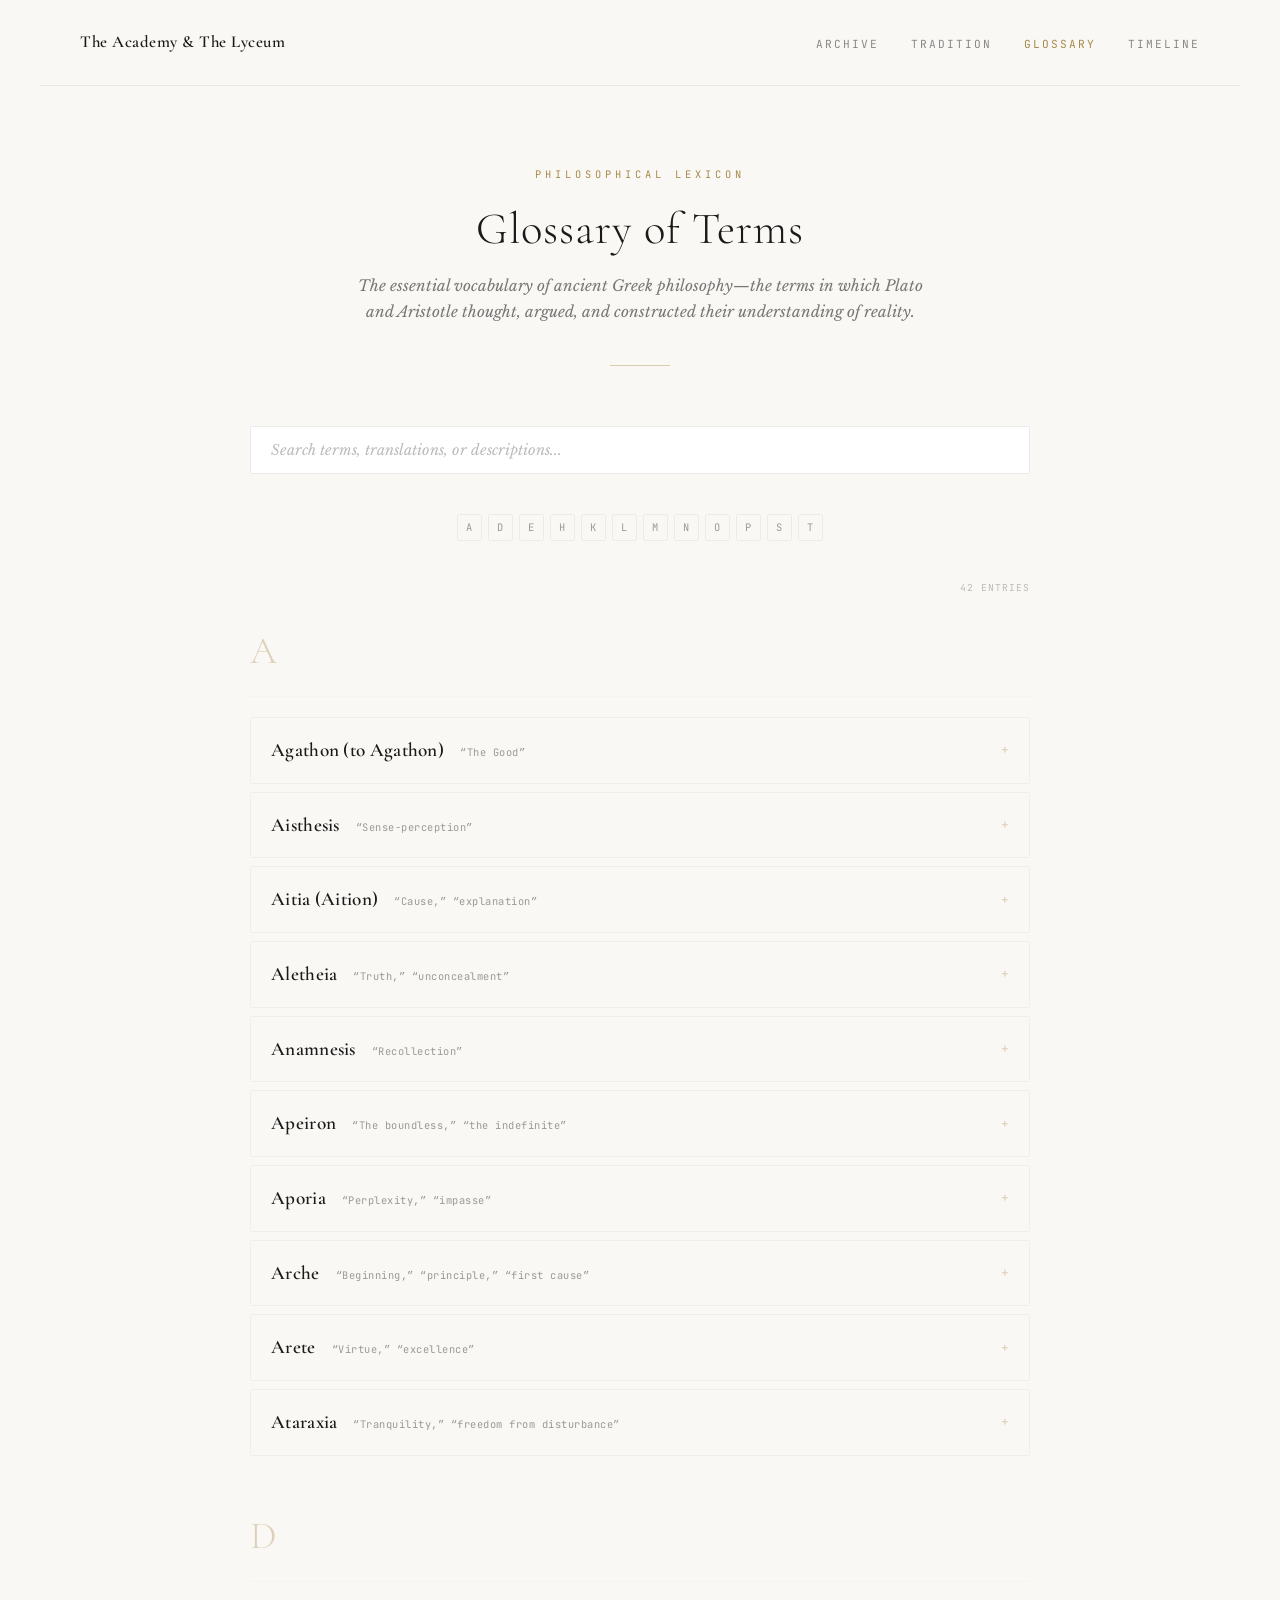
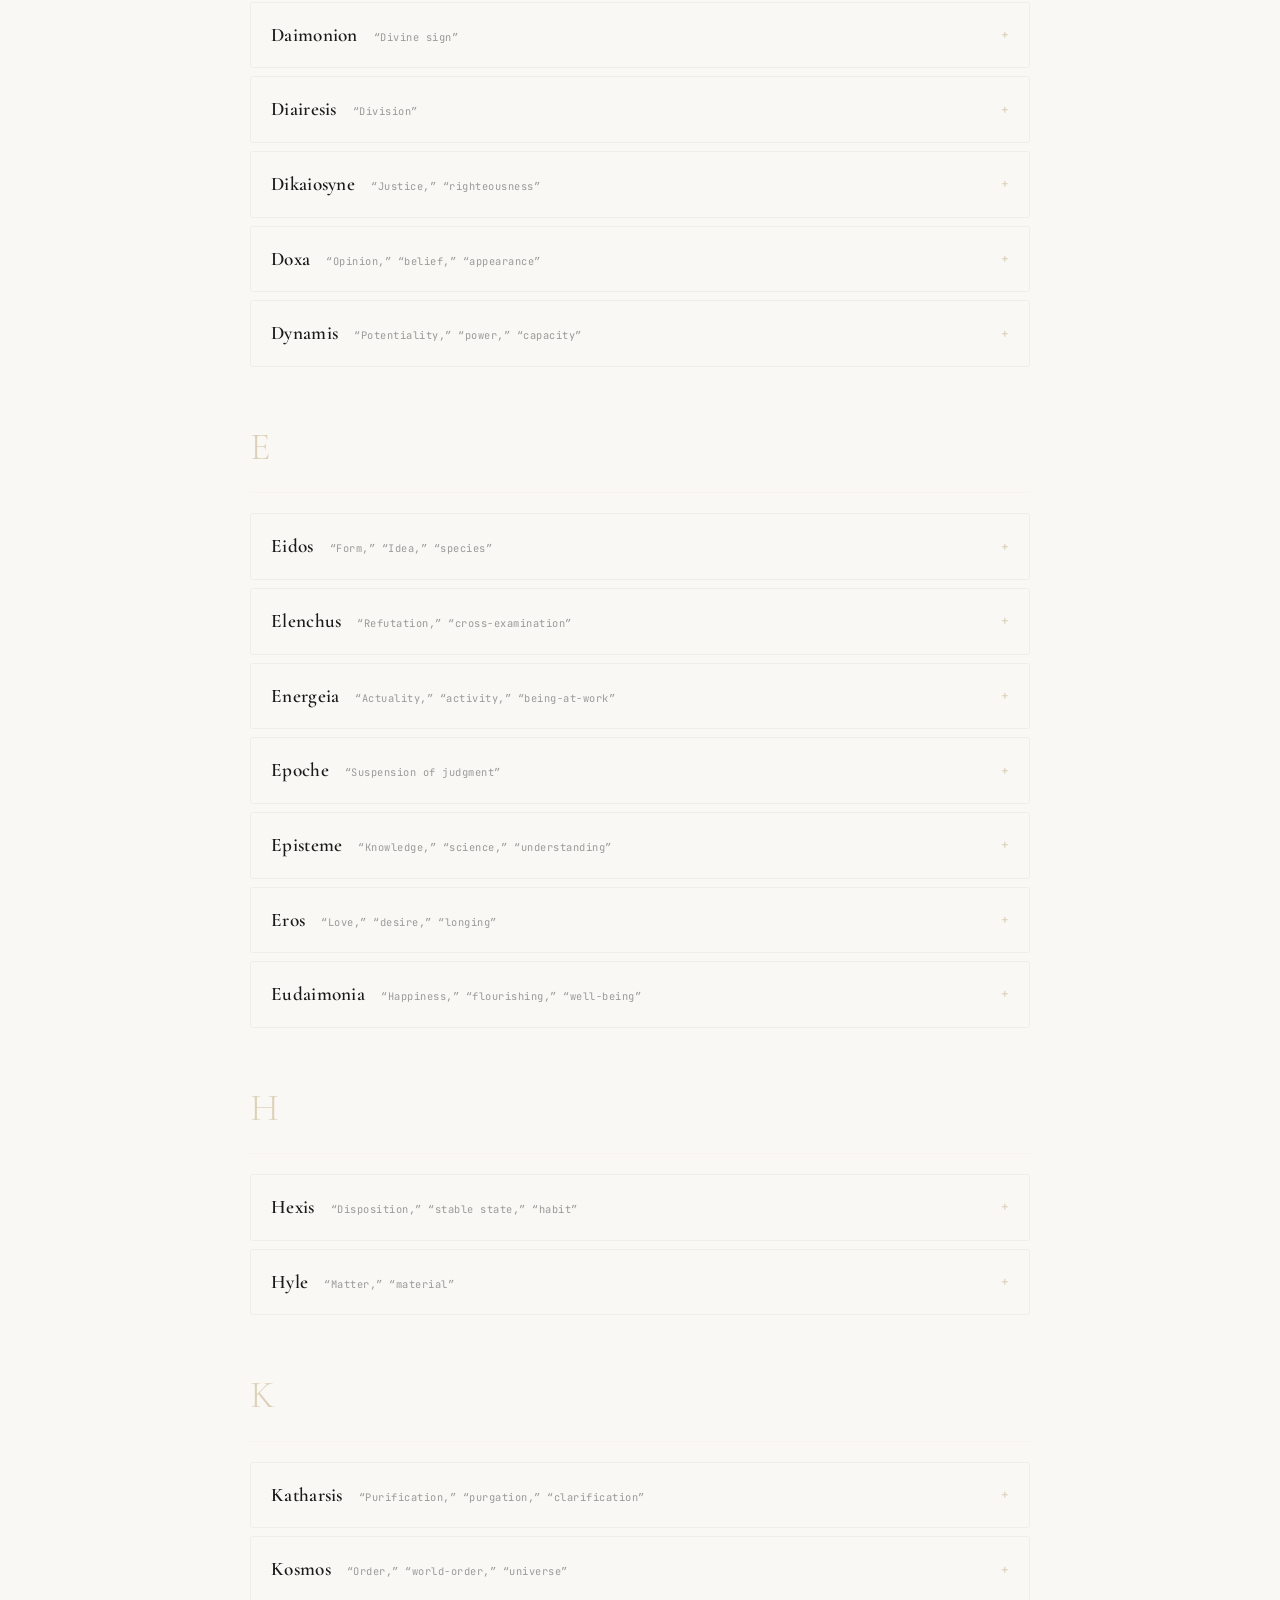
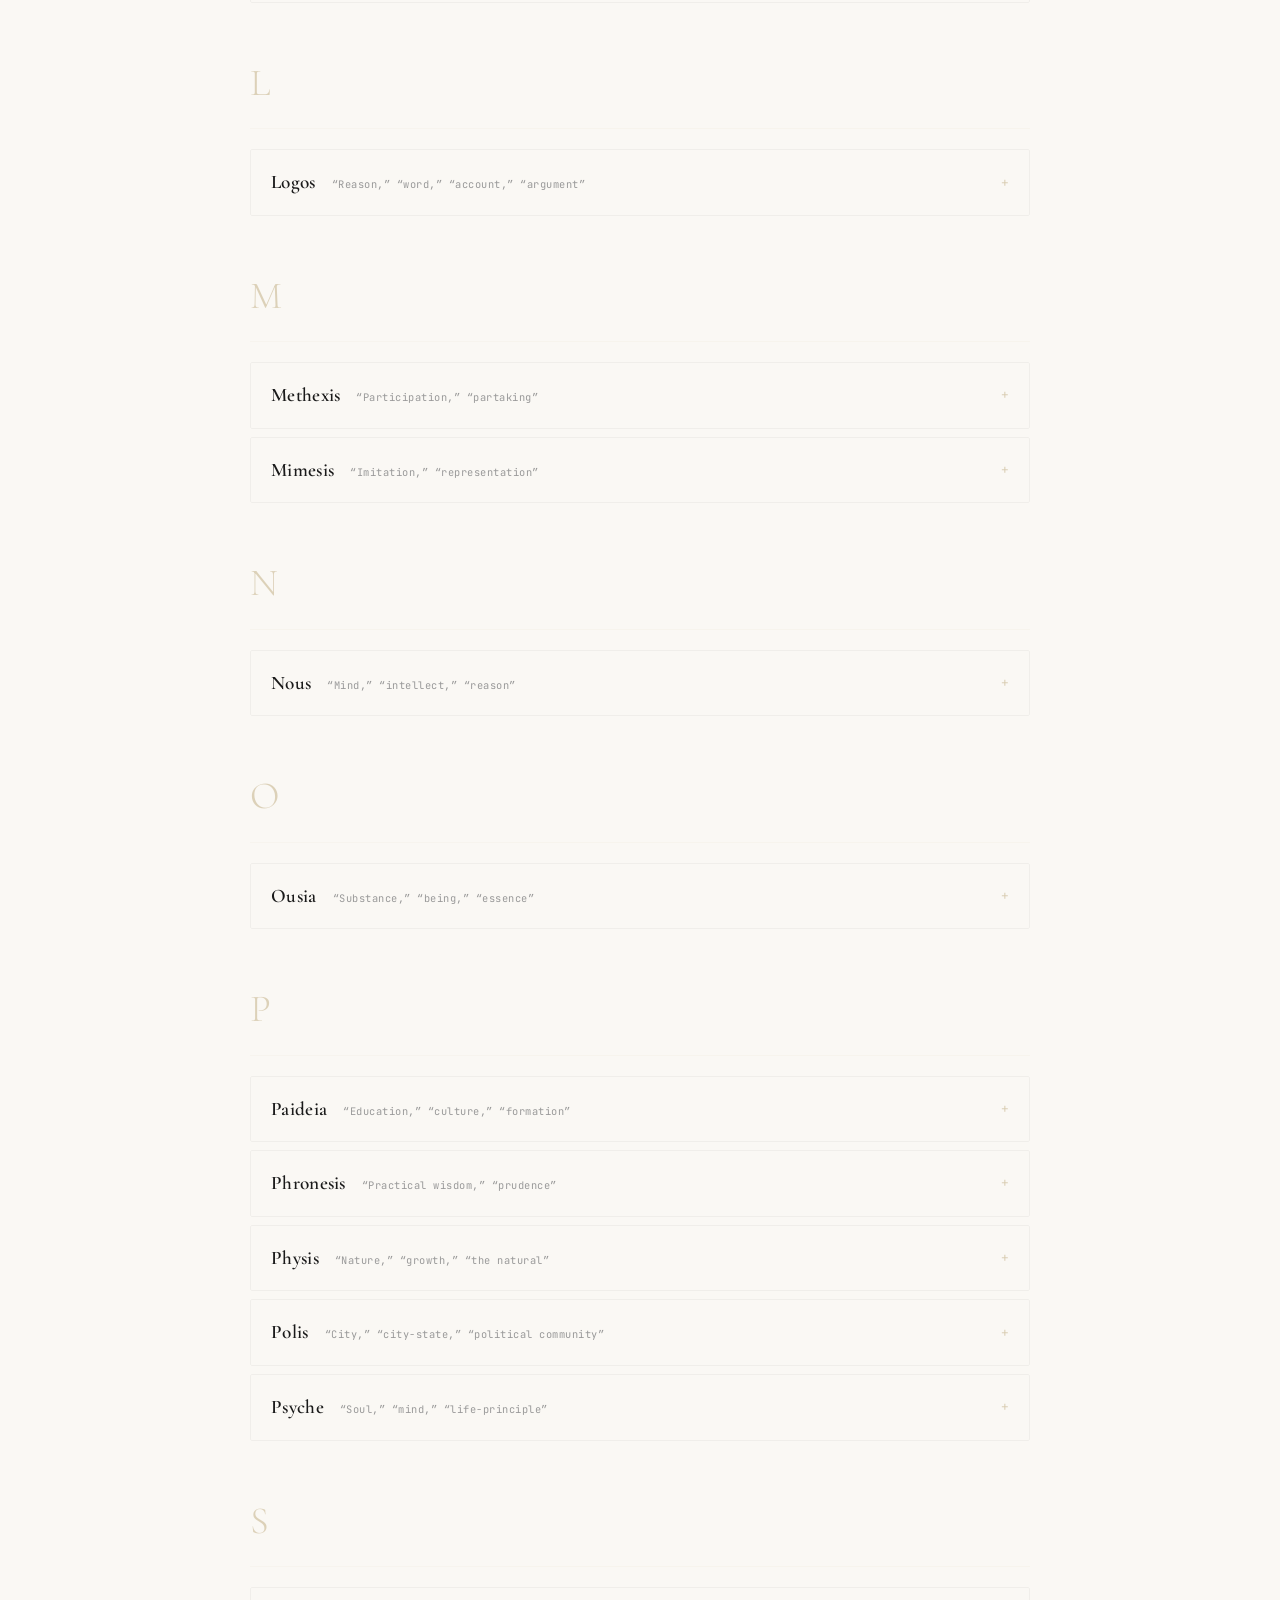
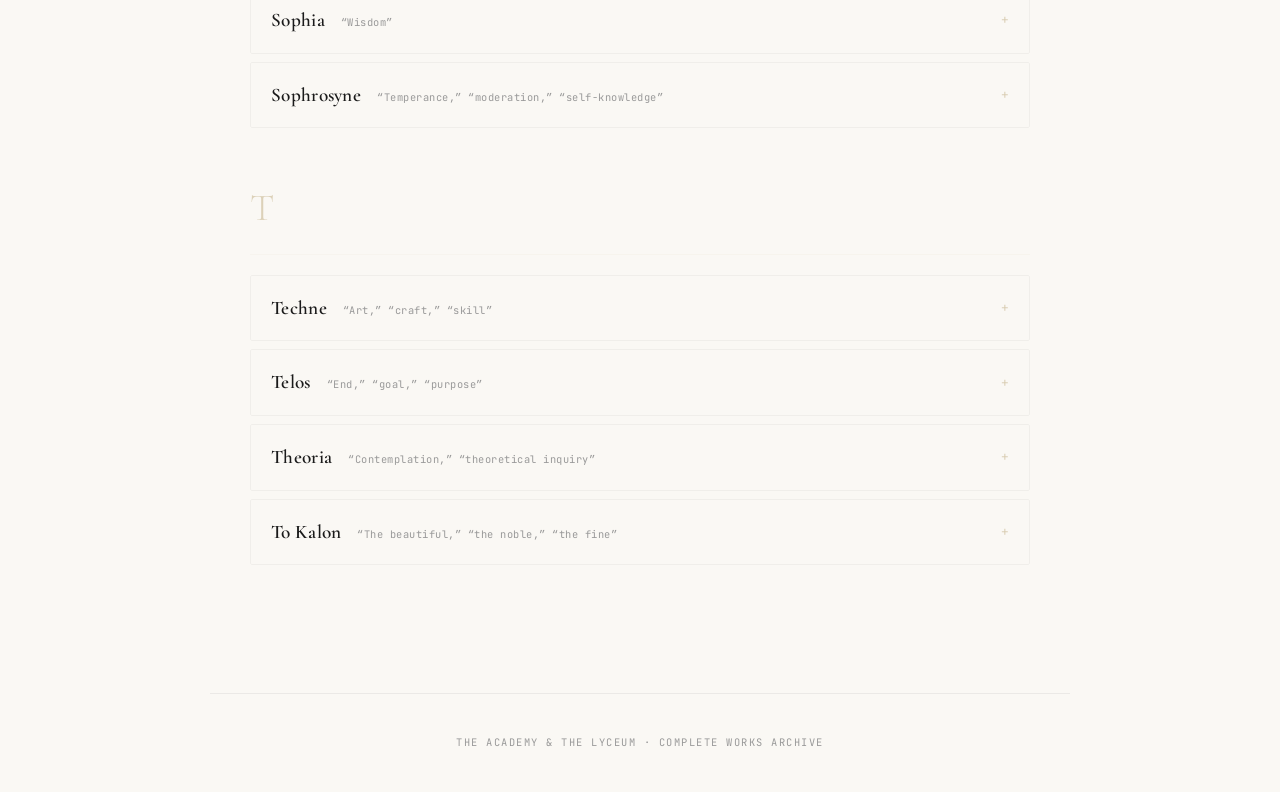
==== glossary.html @ ac1ebd7f "First commit: Complete Works Archive" ====
<!DOCTYPE html>
<html lang="en">
<head>
    <meta charset="UTF-8">
    <meta name="viewport" content="width=device-width, initial-scale=1.0">
    <title>Glossary of Terms | The Academy &amp; The Lyceum</title>

    <link rel="preconnect" href="https://fonts.googleapis.com">
    <link rel="preconnect" href="https://fonts.gstatic.com" crossorigin>
    <link href="https://fonts.googleapis.com/css2?family=Cormorant+Garamond:ital,wght@0,300;0,400;0,500;0,600;0,700;1,300;1,400;1,500;1,600;1,700&family=JetBrains+Mono:wght@300;400;500&family=Libre+Baskerville:ital,wght@0,400;0,700;1,400&display=swap" rel="stylesheet">

    <link rel="stylesheet" href="css/style.css">

    <style>
        *, *::before, *::after {
            box-sizing: border-box;
        }

        ::selection {
            background-color: rgba(166, 138, 76, 0.15);
            color: #1A1A1A;
        }

        .gloss-body {
            margin: 0;
            padding: 0;
            background-color: #FAF8F4;
            color: #2C2C2C;
            font-family: 'Libre Baskerville', 'Georgia', serif;
            font-size: 15px;
            line-height: 1.7;
            -webkit-font-smoothing: antialiased;
            -moz-osx-font-smoothing: grayscale;
        }

        /* ---- NAVIGATION ---- */
        .gloss-nav {
            display: flex;
            justify-content: space-between;
            align-items: center;
            max-width: 1200px;
            margin: 0 auto;
            padding: 28px 40px;
            border-bottom: 1px solid rgba(0, 0, 0, 0.06);
        }

        .gloss-nav-title {
            font-family: 'Cormorant Garamond', 'Georgia', serif;
            font-size: 1.05rem;
            font-weight: 600;
            color: #1A1A1A;
            letter-spacing: 0.5px;
            text-decoration: none;
        }

        .gloss-nav-title:hover {
            color: #A68A4C;
        }

        .gloss-nav-links {
            display: flex;
            gap: 32px;
            list-style: none;
            margin: 0;
            padding: 0;
        }

        .gloss-nav-links a {
            font-family: 'JetBrains Mono', monospace;
            font-size: 0.7rem;
            text-transform: uppercase;
            letter-spacing: 2px;
            color: #888;
            text-decoration: none;
            transition: color 0.3s ease;
        }

        .gloss-nav-links a:hover {
            color: #A68A4C;
        }

        .gloss-nav-links a.active {
            color: #A68A4C;
        }

        /* ---- PAGE HEADER ---- */
        .gloss-header {
            max-width: 860px;
            margin: 0 auto;
            padding: 80px 40px 60px;
            text-align: center;
        }

        .gloss-header-label {
            font-family: 'JetBrains Mono', monospace;
            font-size: 0.65rem;
            text-transform: uppercase;
            letter-spacing: 4px;
            color: #A68A4C;
            margin-bottom: 20px;
        }

        .gloss-header h1 {
            font-family: 'Cormorant Garamond', 'Georgia', serif;
            font-size: 2.8rem;
            font-weight: 300;
            color: #1A1A1A;
            letter-spacing: 1px;
            margin: 0 0 16px 0;
            line-height: 1.2;
        }

        .gloss-header-sub {
            font-family: 'Libre Baskerville', 'Georgia', serif;
            font-size: 0.95rem;
            font-style: italic;
            color: #777;
            max-width: 580px;
            margin: 0 auto;
            line-height: 1.7;
        }

        .gloss-header-line {
            width: 60px;
            height: 1px;
            background-color: #A68A4C;
            margin: 40px auto 0;
            opacity: 0.4;
        }

        /* ---- SEARCH ---- */
        .gloss-search-wrap {
            max-width: 860px;
            margin: 0 auto;
            padding: 0 40px 40px;
        }

        .gloss-search {
            width: 100%;
            padding: 14px 20px;
            font-family: 'Libre Baskerville', 'Georgia', serif;
            font-size: 0.9rem;
            color: #2C2C2C;
            background-color: #FFFFFF;
            border: 1px solid rgba(0, 0, 0, 0.08);
            border-radius: 2px;
            outline: none;
            transition: border-color 0.3s ease;
        }

        .gloss-search::placeholder {
            color: #BBB;
            font-style: italic;
        }

        .gloss-search:focus {
            border-color: rgba(166, 138, 76, 0.4);
        }

        /* ---- LETTER INDEX ---- */
        .gloss-letter-index {
            max-width: 860px;
            margin: 0 auto;
            padding: 0 40px 32px;
            display: flex;
            flex-wrap: wrap;
            gap: 6px;
            justify-content: center;
        }

        .gloss-letter-link {
            font-family: 'JetBrains Mono', monospace;
            font-size: 0.65rem;
            letter-spacing: 1px;
            color: #999;
            text-decoration: none;
            padding: 4px 8px;
            border: 1px solid rgba(0, 0, 0, 0.05);
            border-radius: 2px;
            transition: color 0.3s ease, border-color 0.3s ease;
        }

        .gloss-letter-link:hover {
            color: #A68A4C;
            border-color: rgba(166, 138, 76, 0.3);
        }

        /* ---- MAIN CONTENT ---- */
        .gloss-content {
            max-width: 860px;
            margin: 0 auto;
            padding: 0 40px 80px;
        }

        /* ---- LETTER SECTION ---- */
        .gloss-letter-section {
            margin-bottom: 48px;
        }

        .gloss-letter-heading {
            font-family: 'Cormorant Garamond', 'Georgia', serif;
            font-size: 2.4rem;
            font-weight: 300;
            color: #A68A4C;
            opacity: 0.35;
            margin: 0 0 20px 0;
            padding-bottom: 12px;
            border-bottom: 1px solid rgba(166, 138, 76, 0.1);
        }

        /* ---- TERM ENTRY ---- */
        details.gloss-entry {
            margin-bottom: 8px;
            border: 1px solid rgba(0, 0, 0, 0.04);
            border-radius: 2px;
            transition: border-color 0.3s ease;
        }

        details.gloss-entry:hover {
            border-color: rgba(166, 138, 76, 0.2);
        }

        details.gloss-entry[open] {
            margin-bottom: 20px;
            border-color: rgba(166, 138, 76, 0.15);
        }

        details.gloss-entry summary {
            padding: 16px 20px;
            cursor: pointer;
            list-style: none;
            display: flex;
            align-items: baseline;
            gap: 16px;
            position: relative;
            user-select: none;
        }

        details.gloss-entry summary::-webkit-details-marker {
            display: none;
        }

        details.gloss-entry summary::after {
            content: '+';
            position: absolute;
            right: 20px;
            top: 50%;
            transform: translateY(-50%);
            font-family: 'JetBrains Mono', monospace;
            font-size: 0.8rem;
            font-weight: 300;
            color: #A68A4C;
            opacity: 0.4;
        }

        details.gloss-entry[open] summary::after {
            content: '\d7';
            opacity: 0.7;
        }

        .gloss-term {
            font-family: 'Cormorant Garamond', 'Georgia', serif;
            font-size: 1.2rem;
            font-weight: 600;
            color: #1A1A1A;
            letter-spacing: 0.3px;
        }

        .gloss-translation {
            font-family: 'JetBrains Mono', monospace;
            font-size: 0.65rem;
            color: #999;
            letter-spacing: 0.5px;
            padding-right: 30px;
        }

        .gloss-entry-content {
            padding: 4px 20px 20px;
            border-top: 1px solid rgba(0, 0, 0, 0.03);
            overflow: hidden;
            animation: glossSlide 0.25s ease;
        }

        @keyframes glossSlide {
            from { opacity: 0; max-height: 0; }
            to { opacity: 1; max-height: 2000px; }
        }

        .gloss-entry-content p {
            font-size: 0.88rem;
            line-height: 1.7;
            color: #3D3D3D;
            margin: 10px 0 0 0;
        }

        .gloss-entry-content p em {
            font-style: italic;
            color: #555;
        }

        .gloss-entry-content p:first-child {
            margin-top: 6px;
        }

        .gloss-associated {
            margin-top: 12px;
            font-family: 'JetBrains Mono', monospace;
            font-size: 0.62rem;
            color: #AAA;
            letter-spacing: 0.5px;
        }

        .gloss-associated strong {
            color: #999;
            font-weight: 500;
        }

        /* ---- ENTRY COUNT ---- */
        .gloss-count {
            max-width: 860px;
            margin: 0 auto;
            padding: 0 40px 20px;
            text-align: right;
        }

        .gloss-count span {
            font-family: 'JetBrains Mono', monospace;
            font-size: 0.6rem;
            color: #BBB;
            letter-spacing: 1px;
            text-transform: uppercase;
        }

        /* ---- FOOTER ---- */
        .gloss-footer {
            max-width: 860px;
            margin: 0 auto;
            padding: 40px;
            border-top: 1px solid rgba(0, 0, 0, 0.06);
            text-align: center;
        }

        .gloss-footer p {
            font-family: 'JetBrains Mono', monospace;
            font-size: 0.65rem;
            color: #999;
            letter-spacing: 1.5px;
            text-transform: uppercase;
            margin: 0;
        }

        /* ---- BACK TO TOP ---- */
        .gloss-back-top {
            position: fixed;
            bottom: 36px;
            right: 36px;
            width: 40px;
            height: 40px;
            background-color: #FAF8F4;
            border: 1px solid rgba(0, 0, 0, 0.1);
            border-radius: 2px;
            display: flex;
            align-items: center;
            justify-content: center;
            text-decoration: none;
            opacity: 0;
            visibility: hidden;
            transition: opacity 0.4s ease, visibility 0.4s ease,
                        border-color 0.3s ease;
            z-index: 100;
        }

        .gloss-back-top.visible {
            opacity: 1;
            visibility: visible;
        }

        .gloss-back-top:hover {
            border-color: rgba(166, 138, 76, 0.4);
        }

        .gloss-back-top-arrow {
            font-family: 'JetBrains Mono', monospace;
            font-size: 0.85rem;
            color: #A68A4C;
            line-height: 1;
        }

        /* ---- NO RESULTS ---- */
        .gloss-no-results {
            display: none;
            text-align: center;
            padding: 60px 20px;
        }

        .gloss-no-results p {
            font-family: 'Libre Baskerville', 'Georgia', serif;
            font-size: 0.9rem;
            font-style: italic;
            color: #BBB;
        }

        /* ---- RESPONSIVE ---- */
        @media (max-width: 768px) {
            .gloss-nav {
                flex-direction: column;
                gap: 16px;
                padding: 20px 24px;
            }
            .gloss-header {
                padding: 50px 24px 40px;
            }
            .gloss-header h1 {
                font-size: 2rem;
            }
            .gloss-search-wrap,
            .gloss-letter-index,
            .gloss-content,
            .gloss-count {
                padding-left: 24px;
                padding-right: 24px;
            }
        }
    </style>
</head>
<body class="gloss-body">

    <nav class="gloss-nav">
        <a href="index.html" class="gloss-nav-title">The Academy &amp; The Lyceum</a>
        <ul class="gloss-nav-links">
            <li><a href="index.html">Archive</a></li>
            <li><a href="tradition.html">Tradition</a></li>
            <li><a href="glossary.html" class="active">Glossary</a></li>
            <li><a href="timeline.html">Timeline</a></li>
        </ul>
    </nav>

    <header class="gloss-header">
        <div class="gloss-header-label">Philosophical Lexicon</div>
        <h1>Glossary of Terms</h1>
        <p class="gloss-header-sub">
            The essential vocabulary of ancient Greek philosophy&mdash;the
            terms in which Plato and Aristotle thought, argued, and
            constructed their understanding of reality.
        </p>
        <div class="gloss-header-line"></div>
    </header>

    <div class="gloss-search-wrap">
        <input type="text" class="gloss-search" id="glossSearch"
               placeholder="Search terms, translations, or descriptions...">
    </div>

    <div class="gloss-letter-index" id="letterIndex">
        <a href="#letter-A" class="gloss-letter-link">A</a>
        <a href="#letter-D" class="gloss-letter-link">D</a>
        <a href="#letter-E" class="gloss-letter-link">E</a>
        <a href="#letter-H" class="gloss-letter-link">H</a>
        <a href="#letter-K" class="gloss-letter-link">K</a>
        <a href="#letter-L" class="gloss-letter-link">L</a>
        <a href="#letter-M" class="gloss-letter-link">M</a>
        <a href="#letter-N" class="gloss-letter-link">N</a>
        <a href="#letter-O" class="gloss-letter-link">O</a>
        <a href="#letter-P" class="gloss-letter-link">P</a>
        <a href="#letter-S" class="gloss-letter-link">S</a>
        <a href="#letter-T" class="gloss-letter-link">T</a>
    </div>

    <div class="gloss-count">
        <span id="entryCount">50 entries</span>
    </div>

    <main class="gloss-content" id="glossContent">

        <div class="gloss-no-results" id="noResults">
            <p>No terms match your search.</p>
        </div>

        <!-- ======== A ======== -->
        <div class="gloss-letter-section" id="letter-A">
            <div class="gloss-letter-heading">A</div>

            <details class="gloss-entry" data-terms="agathon good to agathon form of the good plato republic">
                <summary>
                    <span class="gloss-term">Agathon (to Agathon)</span>
                    <span class="gloss-translation">&ldquo;The Good&rdquo;</span>
                </summary>
                <div class="gloss-entry-content">
                    <p>The supreme principle in Plato&rsquo;s metaphysics. In the <em>Republic</em> (505a&ndash;509b), the Form of the Good occupies the highest position in the hierarchy of Forms, analogous to the sun in the visible world: as the sun provides both the light by which objects are seen and the energy by which they grow, the Good provides both the intelligibility by which the Forms are known and the being by which they exist. It is thus &ldquo;beyond being&rdquo; (<em>epekeina tes ousias</em>) in dignity and power&mdash;a formulation that profoundly influenced Plotinus&rsquo;s conception of the One. In Aristotle, <em>agathon</em> is not a single transcendent Form but is &ldquo;said in many ways&rdquo; (<em>Nicomachean Ethics</em> 1096a); the practical good for human beings is <em>eudaimonia</em>, activity of the soul in accordance with virtue.</p>
                    <div class="gloss-associated"><strong>Associated:</strong> Plato, <em>Republic</em> VI&ndash;VII; Aristotle, <em>Nicomachean Ethics</em> I; Plotinus, <em>Enneads</em> V&ndash;VI</div>
                </div>
            </details>

            <details class="gloss-entry" data-terms="aisthesis sensation perception sense empiricism aristotle plato">
                <summary>
                    <span class="gloss-term">Aisthesis</span>
                    <span class="gloss-translation">&ldquo;Sense-perception&rdquo;</span>
                </summary>
                <div class="gloss-entry-content">
                    <p>The faculty and act of sense-perception. For Plato, <em>aisthesis</em> grasps only the changing, particular world of becoming and can never yield genuine knowledge (<em>episteme</em>), which is reserved for the intellect&rsquo;s apprehension of the eternal Forms. In the <em>Theaetetus</em> (151d&ndash;186e), Plato systematically refutes the identification of knowledge with perception. For Aristotle, by contrast, <em>aisthesis</em> is the indispensable starting point of all knowledge: &ldquo;All men by nature desire to know. An indication of this is the delight we take in our senses&rdquo; (<em>Metaphysics</em> 980a). Sensation receives the form of the perceived object without its matter, as wax receives the impression of a signet ring (<em>De Anima</em> 424a). The Stoics held that all impressions (<em>phantasiai</em>) derive from <em>aisthesis</em>, with the &ldquo;cataleptic impression&rdquo; providing the criterion of truth. The Epicureans went further, maintaining that all sensations are true; error arises only in the judgment applied to them.</p>
                    <div class="gloss-associated"><strong>Associated:</strong> Plato, <em>Theaetetus</em>; Aristotle, <em>De Anima</em> II&ndash;III; Epicurus, <em>Letter to Herodotus</em></div>
                </div>
            </details>

            <details class="gloss-entry" data-terms="aitia cause causes four aristotle material formal efficient final">
                <summary>
                    <span class="gloss-term">Aitia (Aition)</span>
                    <span class="gloss-translation">&ldquo;Cause,&rdquo; &ldquo;explanation&rdquo;</span>
                </summary>
                <div class="gloss-entry-content">
                    <p>Aristotle&rsquo;s doctrine of the four causes (<em>Physics</em> 194b&ndash;195a) is one of the most influential explanatory frameworks in the history of philosophy. To fully explain any natural object or process, one must identify: (1) the <em>material cause</em> (<em>hyle</em>)&mdash;the matter out of which something is made (the bronze of a statue); (2) the <em>formal cause</em> (<em>eidos</em>, <em>morphe</em>)&mdash;the form, pattern, or definition that makes it what it is (the shape of the statue); (3) the <em>efficient cause</em> (<em>to hothen he kinesis</em>)&mdash;the agent or source of change that brings it into being (the sculptor); and (4) the <em>final cause</em> (<em>telos</em>)&mdash;the end, purpose, or &ldquo;that for the sake of which&rdquo; (the statue&rsquo;s function as a dedication or ornament). Aristotle criticized his predecessors for recognizing only some of these causes: the Milesians identified only material causes, the Pythagoreans formal causes, Empedocles efficient causes. The final cause is, for Aristotle, primary: nature acts for an end, and teleological explanation is the deepest form of understanding.</p>
                    <div class="gloss-associated"><strong>Associated:</strong> Aristotle, <em>Physics</em> II; <em>Metaphysics</em> I, V</div>
                </div>
            </details>

            <details class="gloss-entry" data-terms="aletheia truth unconcealment heidegger parmenides plato">
                <summary>
                    <span class="gloss-term">Aletheia</span>
                    <span class="gloss-translation">&ldquo;Truth,&rdquo; &ldquo;unconcealment&rdquo;</span>
                </summary>
                <div class="gloss-entry-content">
                    <p>Literally &ldquo;un-forgetting&rdquo; or &ldquo;un-concealment&rdquo; (from <em>a-</em>, &ldquo;not,&rdquo; and <em>lethe</em>, &ldquo;forgetting, concealment&rdquo;). In Parmenides&rsquo; poem, the goddess guides the philosopher along the &ldquo;Way of Truth&rdquo; (<em>hodos aletheies</em>), which reveals that Being is one, unchanging, and complete. For Plato, <em>aletheia</em> is what the philosopher grasps when the soul ascends from the shadowy world of appearance to the sunlit realm of the Forms; the Allegory of the Cave (<em>Republic</em> 514a&ndash;520a) dramatizes this ascent from darkness (<em>doxa</em>) to light (<em>aletheia</em>). For Aristotle, truth consists in saying of what is that it is, and of what is not that it is not (<em>Metaphysics</em> 1011b); this &ldquo;correspondence&rdquo; conception became foundational for Western epistemology. In the twentieth century, Heidegger reinterpreted <em>aletheia</em> as the primordial &ldquo;unconcealment&rdquo; of Being, prior to and more fundamental than propositional truth&mdash;a reading that, though controversial among classicists, profoundly influenced continental philosophy.</p>
                    <div class="gloss-associated"><strong>Associated:</strong> Parmenides, DK 28 B1&ndash;B8; Plato, <em>Republic</em> VII; Aristotle, <em>Metaphysics</em> IV</div>
                </div>
            </details>

            <details class="gloss-entry" data-terms="anamnesis recollection learning meno phaedo plato forms immortality">
                <summary>
                    <span class="gloss-term">Anamnesis</span>
                    <span class="gloss-translation">&ldquo;Recollection&rdquo;</span>
                </summary>
                <div class="gloss-entry-content">
                    <p>Plato&rsquo;s doctrine that all learning is recollection of knowledge the soul possessed before its incarnation in a body. In the <em>Meno</em> (81a&ndash;86b), Socrates demonstrates this by eliciting geometrical knowledge from an uneducated slave boy through questioning alone, without teaching him anything&mdash;the boy &ldquo;recovers&rdquo; the knowledge from within himself. In the <em>Phaedo</em> (72e&ndash;77a), the argument is extended: our ability to recognize imperfect sensible instances as imperfect (two sticks that are &ldquo;approximately equal&rdquo; but not perfectly so) presupposes prior acquaintance with the Form of Equality itself, which we must have known before birth. The doctrine serves multiple philosophical functions: it resolves Meno&rsquo;s paradox (how can you search for what you do not know?), it provides evidence for the soul&rsquo;s pre-existence and immortality, and it establishes the epistemological priority of the Forms over sensible particulars. Aristotle rejected <em>anamnesis</em>, arguing that knowledge arises through abstraction from sensory experience (<em>Posterior Analytics</em> II.19).</p>
                    <div class="gloss-associated"><strong>Associated:</strong> Plato, <em>Meno</em>, <em>Phaedo</em>, <em>Phaedrus</em></div>
                </div>
            </details>

            <details class="gloss-entry" data-terms="apeiron boundless unlimited indefinite anaximander">
                <summary>
                    <span class="gloss-term">Apeiron</span>
                    <span class="gloss-translation">&ldquo;The boundless,&rdquo; &ldquo;the indefinite&rdquo;</span>
                </summary>
                <div class="gloss-entry-content">
                    <p>Anaximander&rsquo;s proposed <em>arche</em>&mdash;the first principle from which all things arise and into which all things dissolve. Unlike Thales&rsquo; water or Anaximenes&rsquo; air, the <em>apeiron</em> is not any determinate substance but something prior to all qualitative determination: boundless in extent, indefinite in character, and eternal in duration. Aristotle interprets it as that which has no limit or boundary (<em>peras</em>), and discusses it extensively in the <em>Physics</em> (III.4&ndash;8), where he distinguishes between the potential infinite (which he accepts: a line can always be further divided) and the actual infinite (which he rejects: no actually infinite magnitude or number exists). The <em>apeiron</em> also appears in Pythagorean philosophy as one member of the fundamental pair of limiters (<em>perainonta</em>) and unlimiteds (<em>apeira</em>) that Philolaus identified as the constituents of all things.</p>
                    <div class="gloss-associated"><strong>Associated:</strong> Anaximander, DK 12 B1; Aristotle, <em>Physics</em> III; Philolaus</div>
                </div>
            </details>

            <details class="gloss-entry" data-terms="aporia perplexity puzzlement socrates dialectic elenchus">
                <summary>
                    <span class="gloss-term">Aporia</span>
                    <span class="gloss-translation">&ldquo;Perplexity,&rdquo; &ldquo;impasse&rdquo;</span>
                </summary>
                <div class="gloss-entry-content">
                    <p>Literally &ldquo;without passage&rdquo; or &ldquo;without way through&rdquo;&mdash;the state of genuine intellectual puzzlement that results when confident assumptions are shown to be inconsistent. In the Socratic dialogues, <em>aporia</em> is the characteristic outcome of the <em>elenchus</em>: the interlocutor who began with a confident definition of justice, courage, or piety discovers that his beliefs are contradictory, and is left in a state of productive bewilderment. Far from being a failure, <em>aporia</em> is for Socrates the necessary precondition of genuine philosophical inquiry&mdash;it clears away false certainty and opens the soul to authentic understanding. Aristotle preserves the term in a somewhat different sense: in the <em>Metaphysics</em> (III.1, 995a24&ndash;995b4), he systematically catalogues the <em>aporiai</em> (puzzles, difficulties) that any adequate metaphysical theory must resolve, treating them as the starting point of philosophical investigation rather than its terminus.</p>
                    <div class="gloss-associated"><strong>Associated:</strong> Plato, <em>Meno</em>, <em>Laches</em>, <em>Euthyphro</em>; Aristotle, <em>Metaphysics</em> III</div>
                </div>
            </details>

            <details class="gloss-entry" data-terms="arche principle first cause origin beginning milesians">
                <summary>
                    <span class="gloss-term">Arche</span>
                    <span class="gloss-translation">&ldquo;Beginning,&rdquo; &ldquo;principle,&rdquo; &ldquo;first cause&rdquo;</span>
                </summary>
                <div class="gloss-entry-content">
                    <p>The fundamental principle, origin, or source from which all things derive. The search for the <em>arche</em> defines the Milesian project: Thales proposed water, Anaximander the <em>apeiron</em>, Anaximenes air. In Aristotle&rsquo;s reconstruction (<em>Metaphysics</em> I), the history of Pre-Socratic philosophy is essentially the history of successive proposals for the <em>arche</em>. For Aristotle himself, an <em>arche</em> is that from which something first comes to be, or through which something is first known, or by which something is first governed (<em>Metaphysics</em> 1013a). The term carries a double sense of temporal origin and logical ground: the <em>arche</em> is both that from which things historically arose and that which makes them rationally intelligible. In Neoplatonism, the <em>arche</em> becomes the One, the ultimate principle that is the source of all being but is itself beyond all predication.</p>
                    <div class="gloss-associated"><strong>Associated:</strong> Thales, Anaximander, Anaximenes; Aristotle, <em>Metaphysics</em> I, V; Plotinus</div>
                </div>
            </details>

            <details class="gloss-entry" data-terms="arete virtue excellence moral plato aristotle ethics">
                <summary>
                    <span class="gloss-term">Arete</span>
                    <span class="gloss-translation">&ldquo;Virtue,&rdquo; &ldquo;excellence&rdquo;</span>
                </summary>
                <div class="gloss-entry-content">
                    <p>The excellence or optimal functioning of any thing according to its nature. A knife has <em>arete</em> when it cuts well; a horse when it runs well; a human being when it lives well. The term carries no exclusively moral connotation in Greek; it encompasses any form of excellence, from athletic prowess to intellectual brilliance to moral integrity. The Homeric heroes possess <em>arete</em> as martial valor and noble bearing. The Sophists claimed to teach <em>arete</em> as civic and rhetorical competence. Socrates asked the revolutionary question: what is <em>arete</em> as such, and can it be taught? He identified it with knowledge: no one who truly understands the good would willingly choose evil. Plato elaborated this into the doctrine of the four cardinal virtues: wisdom (<em>sophia</em>), courage (<em>andreia</em>), temperance (<em>sophrosyne</em>), and justice (<em>dikaiosyne</em>), each corresponding to a part of the soul and a class in the ideal city. Aristotle distinguished intellectual virtues (acquired through teaching) from moral virtues (acquired through habituation, <em>ethismos</em>), and defined moral <em>arete</em> as a stable disposition (<em>hexis</em>) to choose the mean between excess and deficiency relative to the agent and the situation (<em>Nicomachean Ethics</em> 1106b&ndash;1107a).</p>
                    <div class="gloss-associated"><strong>Associated:</strong> Homer; the Sophists; Socrates; Plato, <em>Republic</em> IV; Aristotle, <em>Nicomachean Ethics</em> II</div>
                </div>
            </details>

            <details class="gloss-entry" data-terms="ataraxia tranquility peace disturbance epicurus pyrrho stoics skeptics">
                <summary>
                    <span class="gloss-term">Ataraxia</span>
                    <span class="gloss-translation">&ldquo;Tranquility,&rdquo; &ldquo;freedom from disturbance&rdquo;</span>
                </summary>
                <div class="gloss-entry-content">
                    <p>The undisturbed condition of the soul, free from anxiety, fear, and emotional turbulence. <em>Ataraxia</em> is the highest goal of Epicurean and Pyrrhonian ethics, though achieved by very different means. For Epicurus, <em>ataraxia</em> results from the rational elimination of the fears that torment the soul: the fear of the gods (who exist but take no interest in human affairs), the fear of death (&ldquo;where death is, I am not&rdquo;), and the fear of unattainable desires. For the Pyrrhonian skeptic, <em>ataraxia</em> follows unexpectedly from the suspension of judgment (<em>epoche</em>): having found equally balanced arguments on every question, the skeptic ceases to dogmatize and discovers that tranquility follows &ldquo;as a shadow follows a body&rdquo; (Sextus Empiricus, <em>Outlines of Pyrrhonism</em> I.29). The Stoics pursued a related but distinct state, <em>apatheia</em>&mdash;freedom from irrational passions (<em>pathe</em>)&mdash;achieved through the disciplined exercise of rational judgment and the recognition that only virtue is truly good.</p>
                    <div class="gloss-associated"><strong>Associated:</strong> Epicurus; Pyrrho; Sextus Empiricus, <em>Outlines</em> I; Stoics</div>
                </div>
            </details>

        </div>

        <!-- ======== D ======== -->
        <div class="gloss-letter-section" id="letter-D">
            <div class="gloss-letter-heading">D</div>

            <details class="gloss-entry" data-terms="daimonion divine sign socrates inner voice apology">
                <summary>
                    <span class="gloss-term">Daimonion</span>
                    <span class="gloss-translation">&ldquo;Divine sign&rdquo;</span>
                </summary>
                <div class="gloss-entry-content">
                    <p>The mysterious inner voice or &ldquo;divine something&rdquo; (<em>to daimonion</em>) that Socrates reported experiencing throughout his life. It never told him what to do, only what <em>not</em> to do&mdash;it intervened as a prohibitive check, dissuading him from particular courses of action without providing positive guidance. In the <em>Apology</em> (31c&ndash;d), Socrates describes it as beginning in childhood and explains that it was the <em>daimonion</em> that prevented him from entering politics: had he done so, he says, he would long since have been killed and would have been of no use to Athens or to himself. The nature of the <em>daimonion</em> was one of the charges brought against him at trial (introducing &ldquo;new divine things,&rdquo; <em>kaina daimonia</em>). It has been variously interpreted as conscience, moral intuition, a genuine religious experience, a literary device of Plato&rsquo;s, or (by modern commentators of a clinical bent) as a form of auditory hallucination&mdash;interpretations that reveal as much about the interpreters as about Socrates.</p>
                    <div class="gloss-associated"><strong>Associated:</strong> Plato, <em>Apology</em>, <em>Phaedrus</em>, <em>Theaetetus</em>; Xenophon, <em>Memorabilia</em></div>
                </div>
            </details>

            <details class="gloss-entry" data-terms="diairesis division collection method plato sophist statesman phaedrus">
                <summary>
                    <span class="gloss-term">Diairesis</span>
                    <span class="gloss-translation">&ldquo;Division&rdquo;</span>
                </summary>
                <div class="gloss-entry-content">
                    <p>The method of systematic division, paired with <em>synagoge</em> (collection), that Plato developed in his later dialogues as a refinement of the Socratic <em>elenchus</em>. The procedure is to begin with a broad genus, divide it into two species by identifying a relevant differentia, select the species that contains the target concept, and divide again, continuing until one arrives at the indivisible species that constitutes the sought-for definition. In the <em>Sophist</em> (218b&ndash;221c), the Eleatic Stranger famously demonstrates the method by first defining the angler (as a practitioner of the art of acquisition, by capture, by hunting, of water animals, by striking, with a hook, from below), then applies it to the far more philosophically significant task of defining the sophist. In the <em>Phaedrus</em> (265d&ndash;266c), Socrates describes the complementary operations: collection (<em>synagoge</em>) gathers scattered particulars under a single Form, while division carves the Form &ldquo;at its natural joints, like a good butcher.&rdquo; Aristotle adopted and transformed <em>diairesis</em> into his biological classification method, which organizes species by genus and differentia&mdash;the system that underwrites his zoological treatises and, ultimately, the entire Linnaean taxonomy.</p>
                    <div class="gloss-associated"><strong>Associated:</strong> Plato, <em>Sophist</em>, <em>Statesman</em>, <em>Phaedrus</em>; Aristotle, <em>Parts of Animals</em> I</div>
                </div>
            </details>

            <details class="gloss-entry" data-terms="dikaiosyne justice plato republic aristotle ethics political">
                <summary>
                    <span class="gloss-term">Dikaiosyne</span>
                    <span class="gloss-translation">&ldquo;Justice,&rdquo; &ldquo;righteousness&rdquo;</span>
                </summary>
                <div class="gloss-entry-content">
                    <p>The central concept of Plato&rsquo;s <em>Republic</em> and one of the most debated terms in ancient ethics. The dialogue begins with the question &ldquo;What is justice?&rdquo; and proceeds through increasingly sophisticated answers: justice as telling the truth and paying debts (Cephalus), as helping friends and harming enemies (Polemarchus), as the advantage of the stronger (Thrasymachus). Plato&rsquo;s own answer, developed through the analogy between soul and city, defines justice as the harmonious ordering in which each part performs its proper function: in the soul, reason rules, spirit supports, and appetite obeys; in the city, the philosopher-rulers govern, the guardians defend, and the producers provide. Justice is thus not an external constraint but the internal health of the soul, valuable in itself regardless of its consequences. For Aristotle (<em>Nicomachean Ethics</em> V), <em>dikaiosyne</em> is the broadest of the virtues&mdash;&ldquo;complete virtue in relation to others&rdquo;&mdash;and encompasses both distributive justice (the fair allocation of goods according to merit) and corrective justice (the rectification of wrongs in voluntary and involuntary transactions).</p>
                    <div class="gloss-associated"><strong>Associated:</strong> Plato, <em>Republic</em> I&ndash;IV; Aristotle, <em>Nicomachean Ethics</em> V</div>
                </div>
            </details>

            <details class="gloss-entry" data-terms="doxa opinion belief knowledge plato parmenides republic">
                <summary>
                    <span class="gloss-term">Doxa</span>
                    <span class="gloss-translation">&ldquo;Opinion,&rdquo; &ldquo;belief,&rdquo; &ldquo;appearance&rdquo;</span>
                </summary>
                <div class="gloss-entry-content">
                    <p>Opinion or belief, systematically distinguished from knowledge (<em>episteme</em>) throughout Greek philosophy. In Parmenides&rsquo; poem, the &ldquo;Way of Opinion&rdquo; (<em>hodos doxes</em>) is the unreliable path of mortal belief, contrasted with the &ldquo;Way of Truth&rdquo; (<em>hodos aletheies</em>). Plato develops this distinction architecturally in the <em>Republic</em> (509d&ndash;511e): the Divided Line assigns <em>doxa</em> to the lower portion, which grasps the sensible world of becoming (images and physical objects), while <em>episteme</em> occupies the upper portion, grasping the intelligible world of being (mathematical objects and the Forms). <em>Doxa</em> can be true or false, but even true opinion is inferior to knowledge because it lacks the rational account (<em>logos</em>) that secures it. In the <em>Meno</em> (97a&ndash;98b), Socrates illustrates this with the metaphor of the statues of Daedalus: true opinions are like untethered statues that wander away unless they are &ldquo;tied down&rdquo; by reasoning into knowledge. The Platonic depreciation of <em>doxa</em> stands in sharp contrast to the Sophistic and later Skeptical views, which treated opinion as the inescapable condition of human cognition.</p>
                    <div class="gloss-associated"><strong>Associated:</strong> Parmenides; Plato, <em>Republic</em> V&ndash;VII, <em>Meno</em>, <em>Theaetetus</em></div>
                </div>
            </details>

            <details class="gloss-entry" data-terms="dynamis potentiality power capacity actuality aristotle metaphysics">
                <summary>
                    <span class="gloss-term">Dynamis</span>
                    <span class="gloss-translation">&ldquo;Potentiality,&rdquo; &ldquo;power,&rdquo; &ldquo;capacity&rdquo;</span>
                </summary>
                <div class="gloss-entry-content">
                    <p>One of Aristotle&rsquo;s most important and original metaphysical concepts, paired with <em>energeia</em> (actuality). <em>Dynamis</em> is the capacity or potential for a thing to be or become something other than what it currently is: the acorn has the <em>dynamis</em> to become an oak, the block of marble the <em>dynamis</em> to become a statue, the student the <em>dynamis</em> to become a knower. Aristotle introduces the distinction in <em>Metaphysics</em> IX to solve the problem bequeathed by the Megarians, who argued that a thing can only do what it is actually doing (a builder can only build when actually building). Aristotle counters that <em>dynamis</em> is a real feature of the world: the builder retains the capacity to build even while sleeping. The relationship between <em>dynamis</em> and <em>energeia</em> is one of ontological priority: actuality is always prior to potentiality, both logically (you must know what an oak is to understand the acorn&rsquo;s potential) and temporally (an actual oak always precedes the acorn). This principle culminates in the Unmoved Mover, which is pure <em>energeia</em> without any <em>dynamis</em>&mdash;pure actuality with no unrealized potential.</p>
                    <div class="gloss-associated"><strong>Associated:</strong> Aristotle, <em>Metaphysics</em> V, IX; <em>Physics</em> III</div>
                </div>
            </details>

        </div>

        <!-- ======== E ======== -->
        <div class="gloss-letter-section" id="letter-E">
            <div class="gloss-letter-heading">E</div>

            <details class="gloss-entry" data-terms="eidos form idea plato aristotle species shape look">
                <summary>
                    <span class="gloss-term">Eidos</span>
                    <span class="gloss-translation">&ldquo;Form,&rdquo; &ldquo;Idea,&rdquo; &ldquo;species&rdquo;</span>
                </summary>
                <div class="gloss-entry-content">
                    <p>The most important and most contested term in the Platonic-Aristotelian tradition. Etymologically related to the verb &ldquo;to see&rdquo; (<em>idein</em>), it originally meant &ldquo;visible form&rdquo; or &ldquo;shape.&rdquo; Plato transformed it into a technical metaphysical term: the <em>eidos</em> (or <em>idea</em>) is the eternal, unchanging, purely intelligible reality in which particular sensible things &ldquo;participate&rdquo; (<em>methexis</em>) or which they &ldquo;imitate&rdquo; (<em>mimesis</em>). The Form of Beauty is that by virtue of which all beautiful things are beautiful; the Form of Justice is that by which all just acts are just. The Forms exist independently of the sensible world and are known by the intellect alone, not by the senses. Aristotle retained the term but relocated the form: it is not a separate, transcendent entity but the intrinsic organizing principle of each substance&mdash;the form (<em>eidos</em> or <em>morphe</em>) that makes a thing what it is, inseparable from the matter (<em>hyle</em>) it informs except in thought. &ldquo;The form is the what-it-was-to-be-that-thing&rdquo; (<em>to ti en einai</em>), the essence grasped in definition. This disagreement between Plato and Aristotle about the status of form&mdash;transcendent versus immanent, separate versus inherent&mdash;is arguably the central philosophical debate of antiquity.</p>
                    <div class="gloss-associated"><strong>Associated:</strong> Plato, <em>Phaedo</em>, <em>Republic</em>, <em>Parmenides</em>; Aristotle, <em>Metaphysics</em> VII; <em>Categories</em></div>
                </div>
            </details>

            <details class="gloss-entry" data-terms="elenchus refutation cross-examination socrates dialectic method">
                <summary>
                    <span class="gloss-term">Elenchus</span>
                    <span class="gloss-translation">&ldquo;Refutation,&rdquo; &ldquo;cross-examination&rdquo;</span>
                </summary>
                <div class="gloss-entry-content">
                    <p>The Socratic method of philosophical inquiry as practiced in Plato&rsquo;s early dialogues. The procedure has a consistent structure: (1) the interlocutor proposes a definition of a virtue (e.g., &ldquo;courage is standing firm in battle&rdquo;); (2) Socrates elicits from the interlocutor additional beliefs that seem obviously true; (3) Socrates demonstrates that these additional beliefs logically contradict the original definition; (4) the interlocutor is forced to retract or modify his claim; (5) the cycle repeats with revised definitions, typically ending in <em>aporia</em>. The philosophical significance of the <em>elenchus</em> is debated: does it merely expose inconsistency in the interlocutor&rsquo;s beliefs (a negative, destructive function), or does it somehow point toward the truth (a positive, constructive function)? Gregory Vlastos argued influentially that Socrates treats the <em>elenchus</em> as a test of truth, not merely of consistency&mdash;that the beliefs that survive elenctic testing are, for Socrates, thereby established as true. This interpretation remains controversial but has defined the terms of scholarly debate. The <em>elenchus</em> is the ancestor of all dialectical methods in Western philosophy, from Aristotle&rsquo;s dialectic through Hegel&rsquo;s to the Socratic method still used in legal education today.</p>
                    <div class="gloss-associated"><strong>Associated:</strong> Plato, <em>Euthyphro</em>, <em>Laches</em>, <em>Charmides</em>, <em>Protagoras</em></div>
                </div>
            </details>

            <details class="gloss-entry" data-terms="energeia actuality activity aristotle metaphysics potentiality dynamis">
                <summary>
                    <span class="gloss-term">Energeia</span>
                    <span class="gloss-translation">&ldquo;Actuality,&rdquo; &ldquo;activity,&rdquo; &ldquo;being-at-work&rdquo;</span>
                </summary>
                <div class="gloss-entry-content">
                    <p>Aristotle&rsquo;s term for the fully realized state of a thing&rsquo;s nature, the complement of <em>dynamis</em> (potentiality). The word is Aristotle&rsquo;s own coinage, derived from <em>ergon</em> (work, function): <em>energeia</em> is literally &ldquo;being-at-work,&rdquo; the active exercise of a capacity. Seeing is the <em>energeia</em> of the eye; contemplation is the <em>energeia</em> of the intellect; living well is the <em>energeia</em> of the human being as a whole. Aristotle also uses the closely related term <em>entelecheia</em> (&ldquo;having-its-end-within&rdquo;), sometimes interchangeably, sometimes with subtle distinctions that scholars debate. The Unmoved Mover is pure <em>energeia</em>&mdash;&ldquo;thought thinking itself&rdquo; (<em>noesis noeseos noesis</em>)&mdash;with no unrealized potentiality. The concept transforms the entire structure of Aristotle&rsquo;s metaphysics, biology, and ethics: the soul is the <em>energeia</em> of the body; <em>eudaimonia</em> is the <em>energeia</em> of the soul in accordance with virtue; the cosmos itself is kept in motion by its desire to imitate the pure <em>energeia</em> of the divine.</p>
                    <div class="gloss-associated"><strong>Associated:</strong> Aristotle, <em>Metaphysics</em> IX, XII; <em>De Anima</em> II; <em>Nicomachean Ethics</em> I, X</div>
                </div>
            </details>

            <details class="gloss-entry" data-terms="epoche suspension judgment skepticism pyrrho arcesilaus sextus">
                <summary>
                    <span class="gloss-term">Epoche</span>
                    <span class="gloss-translation">&ldquo;Suspension of judgment&rdquo;</span>
                </summary>
                <div class="gloss-entry-content">
                    <p>The deliberate withholding of assent to any non-evident proposition, the defining practice of both Academic and Pyrrhonian skepticism. Arcesilaus introduced <em>epoche</em> into the Academy as the proper response to the Stoic claim that &ldquo;cataleptic impressions&rdquo; provide an infallible criterion of truth: since no impression can be shown to be certainly true, the wise person suspends judgment on all matters. The Pyrrhonists made <em>epoche</em> the cornerstone of their entire way of life: Sextus Empiricus describes the skeptic as one who, having investigated a question and found equally balanced arguments on both sides (<em>isostheneia</em>), suspends judgment and discovers that tranquility (<em>ataraxia</em>) follows spontaneously. Crucially, <em>epoche</em> applies only to theoretical propositions about the hidden nature of things, not to the appearances themselves: the skeptic freely reports how things appear (the honey appears sweet) but refuses to affirm how things are in their nature (the honey is sweet). Husserl later adopted the term <em>epoche</em> for his phenomenological &ldquo;bracketing&rdquo; of the natural attitude, a debt he explicitly acknowledged.</p>
                    <div class="gloss-associated"><strong>Associated:</strong> Arcesilaus; Sextus Empiricus, <em>Outlines of Pyrrhonism</em> I; Husserl</div>
                </div>
            </details>

            <details class="gloss-entry" data-terms="episteme knowledge science understanding plato aristotle theaetetus">
                <summary>
                    <span class="gloss-term">Episteme</span>
                    <span class="gloss-translation">&ldquo;Knowledge,&rdquo; &ldquo;science,&rdquo; &ldquo;understanding&rdquo;</span>
                </summary>
                <div class="gloss-entry-content">
                    <p>Genuine, secure, rationally grounded knowledge, systematically distinguished from <em>doxa</em> (opinion). For Plato, <em>episteme</em> is the soul&rsquo;s apprehension of the eternal, unchanging Forms; it is infallible, always true, and accompanied by a rational account (<em>logos</em>) that can explain why the thing known is as it is. The <em>Theaetetus</em> examines three proposed definitions of knowledge&mdash;perception, true judgment, and true judgment with an account&mdash;and finds all three wanting, leaving the question unresolved (aporetic). For Aristotle, <em>episteme</em> in the strict sense is demonstrative knowledge: to know something scientifically is to know it through its causes, to know that it cannot be otherwise, and to derive it by valid syllogistic reasoning from necessarily true first principles (<em>Posterior Analytics</em> 71b9&ndash;72a5). This conception of knowledge as demonstrative, causal, and necessary dominated Western epistemology through the early modern period and was the standard against which Descartes, Hume, and Kant measured their own theories of knowledge.</p>
                    <div class="gloss-associated"><strong>Associated:</strong> Plato, <em>Theaetetus</em>, <em>Republic</em> V&ndash;VII; Aristotle, <em>Posterior Analytics</em> I</div>
                </div>
            </details>

            <details class="gloss-entry" data-terms="eros love desire beauty symposium phaedrus plato">
                <summary>
                    <span class="gloss-term">Eros</span>
                    <span class="gloss-translation">&ldquo;Love,&rdquo; &ldquo;desire,&rdquo; &ldquo;longing&rdquo;</span>
                </summary>
                <div class="gloss-entry-content">
                    <p>In Plato&rsquo;s <em>Symposium</em>, <em>eros</em> is philosophically transformed from sexual desire into the soul&rsquo;s fundamental drive toward beauty, truth, and the eternal. In Diotima&rsquo;s speech (201d&ndash;212b), Socrates recounts the teachings of a wise woman who described <em>eros</em> as a <em>daimon</em>&mdash;an intermediary between mortal and divine&mdash;born of Poverty (<em>Penia</em>) and Resource (<em>Poros</em>). <em>Eros</em> is neither beautiful nor ugly, neither wise nor ignorant, but always striving, always &ldquo;in between.&rdquo; The &ldquo;Ladder of Love&rdquo; (<em>scala amoris</em>) describes the soul&rsquo;s ascent: from love of one beautiful body, to love of all beautiful bodies, to love of beautiful souls, to love of beautiful practices and laws, to love of beautiful knowledge, and finally to the sudden vision of Beauty itself (<em>auto to kalon</em>)&mdash;eternal, absolute, unmixed, the Form of Beauty. In the <em>Phaedrus</em> (244a&ndash;257b), <em>eros</em> is a form of divine madness that recollects the soul&rsquo;s pre-natal vision of the Forms: the lover sees in the beloved a reflection of the eternal Beauty and is drawn upward through philosophical conversation toward the Forms themselves. Ficino&rsquo;s fifteenth-century commentary on the <em>Symposium</em> coined the term <em>amor platonicus</em>, &ldquo;Platonic love,&rdquo; which entered European literature and has shaped Western conceptions of love ever since.</p>
                    <div class="gloss-associated"><strong>Associated:</strong> Plato, <em>Symposium</em>, <em>Phaedrus</em>; Ficino, <em>De Amore</em></div>
                </div>
            </details>

            <details class="gloss-entry" data-terms="eudaimonia happiness flourishing well-being aristotle ethics virtue">
                <summary>
                    <span class="gloss-term">Eudaimonia</span>
                    <span class="gloss-translation">&ldquo;Happiness,&rdquo; &ldquo;flourishing,&rdquo; &ldquo;well-being&rdquo;</span>
                </summary>
                <div class="gloss-entry-content">
                    <p>The central concept of Greek ethical theory, literally &ldquo;having a good <em>daimon</em>&rdquo; (guiding spirit). All ancient schools agreed that <em>eudaimonia</em> is the highest good and the ultimate goal of human life; they disagreed profoundly about what it consists in. For Aristotle, <em>eudaimonia</em> is &ldquo;activity of the soul in accordance with virtue, and if there are several virtues, in accordance with the best and most complete, in a complete life&rdquo; (<em>Nicomachean Ethics</em> 1098a16&ndash;18). It is not a feeling or a subjective state but an objective condition of living well and doing well (<em>eu zen kai eu prattein</em>). It requires not only virtue but also external goods (health, wealth, friends, good fortune)&mdash;a position that distinguishes Aristotle from the Stoics, who held that virtue is sufficient for <em>eudaimonia</em> regardless of external circumstances. For Epicurus, <em>eudaimonia</em> consists in pleasure (understood as the absence of pain and disturbance). For the Skeptics, it is <em>ataraxia</em> (tranquility) achieved through suspension of judgment. The contemporary revival of virtue ethics, led by Elizabeth Anscombe, Philippa Foot, and Alasdair MacIntyre, has returned <em>eudaimonia</em> to the center of moral philosophy, arguing that modern ethical theories (Kantian and utilitarian) lost something essential by abandoning the ancient framework of human flourishing.</p>
                    <div class="gloss-associated"><strong>Associated:</strong> Aristotle, <em>Nicomachean Ethics</em> I, X; Plato, <em>Republic</em>; Epicurus; the Stoics</div>
                </div>
            </details>

        </div>

        <!-- ======== H ======== -->
        <div class="gloss-letter-section" id="letter-H">
            <div class="gloss-letter-heading">H</div>

            <details class="gloss-entry" data-terms="hexis disposition habit state character virtue aristotle ethics">
                <summary>
                    <span class="gloss-term">Hexis</span>
                    <span class="gloss-translation">&ldquo;Disposition,&rdquo; &ldquo;stable state,&rdquo; &ldquo;habit&rdquo;</span>
                </summary>
                <div class="gloss-entry-content">
                    <p>A settled condition or stable disposition of the soul, acquired through repeated practice rather than innate endowment. In Aristotle&rsquo;s ethics, moral virtue (<em>arete</em>) is defined as a <em>hexis prohairetike</em>&mdash;a &ldquo;dispositional state concerned with choice&rdquo;&mdash;that aims at the mean between excess and deficiency (<em>Nicomachean Ethics</em> 1106b36). Just as a person becomes a builder by building and a harpist by playing the harp, one becomes courageous by performing courageous acts and temperate by practicing temperance. The emphasis on <em>hexis</em> makes Aristotle&rsquo;s ethics fundamentally a theory of character formation through habituation (<em>ethismos</em>): moral education is not primarily about learning rules or principles but about developing stable dispositions to feel the right emotions, at the right time, toward the right objects, in the right way. This insight has been central to the contemporary revival of virtue ethics and to its dialogue with moral psychology and cognitive science.</p>
                    <div class="gloss-associated"><strong>Associated:</strong> Aristotle, <em>Nicomachean Ethics</em> II; <em>Categories</em> 8</div>
                </div>
            </details>

            <details class="gloss-entry" data-terms="hyle matter material substance aristotle physics metaphysics form">
                <summary>
                    <span class="gloss-term">Hyle</span>
                    <span class="gloss-translation">&ldquo;Matter,&rdquo; &ldquo;material&rdquo;</span>
                </summary>
                <div class="gloss-entry-content">
                    <p>Originally &ldquo;wood&rdquo; or &ldquo;timber,&rdquo; Aristotle adopted the term as a technical designation for the material substratum that, together with form (<em>eidos</em>, <em>morphe</em>), constitutes every natural substance. The bronze is the <em>hyle</em> of the statue; the letters are the <em>hyle</em> of the syllable; the bodily organs are the <em>hyle</em> of the living animal. <em>Hyle</em> is that which is potentially something but actually nothing determinate until informed by form: &ldquo;prime matter&rdquo; (<em>prote hyle</em>), the ultimate material substratum, is pure potentiality without any actual characteristics of its own&mdash;a concept that generated enormous debate among Aristotle&rsquo;s ancient and medieval commentators (is prime matter a genuine entity or merely an abstraction?). The form-matter composite (<em>synolon</em>) is the primary substance in the physical world: neither form nor matter exists independently in nature; they are always found together, distinguishable in thought but inseparable in reality. This &ldquo;hylomorphic&rdquo; analysis (a term coined by later scholars from <em>hyle</em> + <em>morphe</em>) became the dominant framework of natural philosophy from Aristotle through the scholastic period.</p>
                    <div class="gloss-associated"><strong>Associated:</strong> Aristotle, <em>Physics</em> I&ndash;II; <em>Metaphysics</em> VII&ndash;IX</div>
                </div>
            </details>

        </div>

        <!-- ======== K ======== -->
        <div class="gloss-letter-section" id="letter-K">
            <div class="gloss-letter-heading">K</div>

            <details class="gloss-entry" data-terms="katharsis purification purgation tragedy aristotle poetics">
                <summary>
                    <span class="gloss-term">Katharsis</span>
                    <span class="gloss-translation">&ldquo;Purification,&rdquo; &ldquo;purgation,&rdquo; &ldquo;clarification&rdquo;</span>
                </summary>
                <div class="gloss-entry-content">
                    <p>One of the most famous and most disputed terms in all of Aristotle. In the <em>Poetics</em> (1449b24&ndash;28), Aristotle defines tragedy as &ldquo;the imitation of an action that is serious, complete, and of a certain magnitude,&rdquo; which &ldquo;through pity and fear achieves the <em>katharsis</em> of such emotions.&rdquo; The precise meaning of <em>katharsis</em> here has been debated for centuries: does it mean the <em>purgation</em> of pity and fear (a medical metaphor: tragedy drains off an excess of dangerous emotion, providing therapeutic relief)? Or the <em>purification</em> of pity and fear (a religious metaphor: tragedy refines and educates the emotions, teaching the audience to feel appropriately)? Or the <em>intellectual clarification</em> of the events that arouse pity and fear (a cognitive interpretation: tragedy helps the audience understand the human condition)? The debate is complicated by the fact that Aristotle promised a fuller discussion of <em>katharsis</em> in a lost second book of the <em>Poetics</em> (possibly treating comedy), which does not survive. The term also appears in Plato&rsquo;s <em>Phaedo</em> (67c) in a philosophical-religious sense: philosophy is the &ldquo;purification&rdquo; of the soul from the body and its desires, preparing the soul for the vision of truth after death.</p>
                    <div class="gloss-associated"><strong>Associated:</strong> Aristotle, <em>Poetics</em>; Plato, <em>Phaedo</em>; <em>Politics</em> VIII</div>
                </div>
            </details>

            <details class="gloss-entry" data-terms="kosmos order world universe harmony pythagoreans heraclitus">
                <summary>
                    <span class="gloss-term">Kosmos</span>
                    <span class="gloss-translation">&ldquo;Order,&rdquo; &ldquo;world-order,&rdquo; &ldquo;universe&rdquo;</span>
                </summary>
                <div class="gloss-entry-content">
                    <p>Originally meaning &ldquo;order,&rdquo; &ldquo;arrangement,&rdquo; or &ldquo;adornment&rdquo; (English &ldquo;cosmetic&rdquo; derives from the same root), the term was applied to the universe as a whole by the Pythagoreans, who held that the world-order is a harmonious, mathematically structured whole&mdash;a <em>kosmos</em> rather than a chaos. Heraclitus used the term in his famous fragment: &ldquo;This <em>kosmos</em>, the same for all, no god or man made, but it always was and is and shall be: an ever-living fire, kindling in measures and going out in measures&rdquo; (DK 22 B30). For Plato, the <em>kosmos</em> is the product of a divine craftsman (<em>demiurgos</em>) who shapes pre-existing matter according to the model of the eternal Forms, producing &ldquo;a living creature endowed with soul and reason&rdquo; (<em>Timaeus</em> 30b)&mdash;the universe as a single, ensouled, rational organism. For Aristotle, the <em>kosmos</em> is eternal and uncreated, a finite sphere with the earth at its center, organized into concentric celestial spheres whose circular motions are sustained by their desire to imitate the perfection of the Unmoved Mover. The Stoics identified the <em>kosmos</em> with God: the universe is a living, rational, providential whole, permeated by the divine <em>Logos</em>. The Epicureans alone rejected cosmic order: their universe is infinite, purposeless, and composed of atoms falling through void.</p>
                    <div class="gloss-associated"><strong>Associated:</strong> Pythagoras; Heraclitus; Plato, <em>Timaeus</em>; Aristotle, <em>De Caelo</em>; Stoics; Epicurus</div>
                </div>
            </details>

        </div>

        <!-- ======== L ======== -->
        <div class="gloss-letter-section" id="letter-L">
            <div class="gloss-letter-heading">L</div>

            <details class="gloss-entry" data-terms="logos reason word speech account argument heraclitus stoics aristotle">
                <summary>
                    <span class="gloss-term">Logos</span>
                    <span class="gloss-translation">&ldquo;Reason,&rdquo; &ldquo;word,&rdquo; &ldquo;account,&rdquo; &ldquo;argument&rdquo;</span>
                </summary>
                <div class="gloss-entry-content">
                    <p>Perhaps the richest and most untranslatable term in the Greek philosophical vocabulary. Its semantic range includes: word, speech, statement, argument, reason, rational principle, proportion, definition, account, explanation, and discourse. In Heraclitus, the <em>Logos</em> is the rational principle governing the cosmos, the hidden structure of reality that most people fail to grasp: &ldquo;Of this <em>Logos</em> which is always, men prove to be uncomprehending, both before they hear and after they have heard it&rdquo; (DK 22 B1). In Plato, <em>logos</em> appears in multiple senses: as reasoned argument (the medium of dialectic), as rational account (the <em>logos</em> that distinguishes knowledge from true opinion in the <em>Theaetetus</em> and <em>Meno</em>), and as the rational part of the soul (<em>to logistikon</em>) that should rule the other parts. In Aristotle, <em>logos</em> is the defining capacity of the human being: the <em>zoon logon echon</em>, the &ldquo;living being having <em>logos</em>&rdquo;&mdash;commonly translated as &ldquo;rational animal.&rdquo; In the <em>Politics</em> (1253a), Aristotle distinguishes human <em>logos</em> from animal <em>phone</em> (voice): while animals can signal pleasure and pain, only <em>logos</em> enables discourse about justice and injustice, good and evil. The Stoics identified the <em>Logos</em> with God, Nature, Fate, and Providence&mdash;the rational, fiery breath (<em>pneuma</em>) that pervades and governs all things. In early Christianity, the Gospel of John opens: &ldquo;In the beginning was the <em>Logos</em>, and the <em>Logos</em> was with God, and the <em>Logos</em> was God&rdquo;&mdash;a passage whose philosophical resonance with the Heraclitean and Stoic traditions was recognized by the earliest Church Fathers.</p>
                    <div class="gloss-associated"><strong>Associated:</strong> Heraclitus; Plato, <em>Theaetetus</em>, <em>Republic</em>; Aristotle, <em>Politics</em> I; Stoics; Gospel of John</div>
                </div>
            </details>

        </div>

        <!-- ======== M ======== -->
        <div class="gloss-letter-section" id="letter-M">
            <div class="gloss-letter-heading">M</div>

            <details class="gloss-entry" data-terms="methexis participation partaking forms plato parmenides">
                <summary>
                    <span class="gloss-term">Methexis</span>
                    <span class="gloss-translation">&ldquo;Participation,&rdquo; &ldquo;partaking&rdquo;</span>
                </summary>
                <div class="gloss-entry-content">
                    <p>The relationship by which sensible particulars are connected to the Platonic Forms. A beautiful thing is beautiful by &ldquo;participating in&rdquo; or &ldquo;partaking of&rdquo; the Form of Beauty; a just act is just by participating in the Form of Justice. The precise nature of this relationship is the most persistent problem in Plato&rsquo;s metaphysics. In the <em>Phaedo</em> (100c&ndash;101c), Socrates states that things are beautiful &ldquo;by the Beautiful&rdquo; but confesses uncertainty about whether this means by participation, by presence, or by communion. In the <em>Parmenides</em> (130a&ndash;135c), the young Socrates faces devastating criticism from the elder Parmenides: if the Form is wholly present in each particular, it is divided against itself; if only a part is present, the Form is fragmented. The &ldquo;Third Man Argument&rdquo; (132a&ndash;133a) shows that explaining the resemblance between particulars and their Form requires postulating a second Form, which in turn requires a third, generating an infinite regress. Whether Plato considered these objections fatal or resolvable remains one of the central interpretive questions of Platonic scholarship. Aristotle took them as decisive refutations, arguing that form must be immanent in substance rather than separate from it.</p>
                    <div class="gloss-associated"><strong>Associated:</strong> Plato, <em>Phaedo</em>, <em>Parmenides</em>, <em>Republic</em>; Aristotle, <em>Metaphysics</em> I, VII</div>
                </div>
            </details>

            <details class="gloss-entry" data-terms="mimesis imitation representation art poetry plato aristotle poetics republic">
                <summary>
                    <span class="gloss-term">Mimesis</span>
                    <span class="gloss-translation">&ldquo;Imitation,&rdquo; &ldquo;representation&rdquo;</span>
                </summary>
                <div class="gloss-entry-content">
                    <p>The concept of imitation or representation, central to both metaphysics and aesthetics. In Plato&rsquo;s <em>Republic</em> (X, 595a&ndash;608b), <em>mimesis</em> is deployed as a critique of art: the painter who depicts a bed produces an image of an image&mdash;a copy of the particular bed, which is itself a copy of the Form of Bed. Art is thus &ldquo;at three removes from the truth&rdquo; and, by appealing to the irrational, emotional part of the soul, potentially dangerous to the moral health of the city. This leads to the notorious proposal to banish most poets from the ideal state. Aristotle&rsquo;s <em>Poetics</em> responds with a radically different valuation: <em>mimesis</em> is not a deficiency but a fundamental human capacity. &ldquo;The instinct of imitation is implanted in man from childhood; he differs from other animals in being the most imitative&rdquo; (<em>Poetics</em> 1448b5). Poetry is &ldquo;more philosophical and more serious than history,&rdquo; because history tells what happened while poetry tells what might happen&mdash;it deals with universals, not particulars (1451b5&ndash;7). The transformation of <em>mimesis</em> from Platonic suspicion to Aristotelian celebration is one of the pivotal moments in the history of Western aesthetics.</p>
                    <div class="gloss-associated"><strong>Associated:</strong> Plato, <em>Republic</em> III, X; Aristotle, <em>Poetics</em></div>
                </div>
            </details>

        </div>

        <!-- ======== N ======== -->
        <div class="gloss-letter-section" id="letter-N">
            <div class="gloss-letter-heading">N</div>

            <details class="gloss-entry" data-terms="nous mind intellect reason aristotle plato anaxagoras plotinus">
                <summary>
                    <span class="gloss-term">Nous</span>
                    <span class="gloss-translation">&ldquo;Mind,&rdquo; &ldquo;intellect,&rdquo; &ldquo;reason&rdquo;</span>
                </summary>
                <div class="gloss-entry-content">
                    <p>The highest cognitive faculty, the capacity for intellectual intuition of first principles. In Anaxagoras, <em>Nous</em> is the cosmic Mind that initiated the rotation of the primordial mixture and ordered the cosmos&mdash;the first explicit principle of intelligence in Greek philosophy. In Plato, <em>nous</em> is the soul&rsquo;s capacity for direct apprehension of the Forms, the highest segment of the Divided Line (<em>Republic</em> 511d&ndash;e), where the soul grasps the first principles of reality without reliance on sensory images or hypotheses. In Aristotle, <em>nous</em> is the faculty by which we grasp the indemonstrable first principles of scientific knowledge (<em>Posterior Analytics</em> II.19)&mdash;the axioms and definitions that cannot themselves be demonstrated but are the starting points from which all demonstration proceeds. In the <em>De Anima</em> (III.5), Aristotle introduces the famous and deeply obscure distinction between passive intellect (<em>nous pathetikos</em>), which receives intelligible forms, and agent intellect (<em>nous poietikos</em>), which &ldquo;makes all things&rdquo; as light makes potential colors actual. The agent intellect is described as separate, impassible, and immortal. The interpretation of this passage generated over two millennia of debate: Alexander of Aphrodisias identified the agent intellect with God; Averroes argued for a single shared intellect for all humanity; Aquinas maintained that each individual possesses a personal agent intellect. In Plotinus, <em>Nous</em> is the second hypostasis, the divine Intellect that emanates from the One and contains within itself the totality of the Platonic Forms.</p>
                    <div class="gloss-associated"><strong>Associated:</strong> Anaxagoras; Plato, <em>Republic</em> VI&ndash;VII; Aristotle, <em>De Anima</em> III, <em>Posterior Analytics</em> II.19; Plotinus, <em>Enneads</em> V</div>
                </div>
            </details>

        </div>

        <!-- ======== O ======== -->
        <div class="gloss-letter-section" id="letter-O">
            <div class="gloss-letter-heading">O</div>

            <details class="gloss-entry" data-terms="ousia substance being essence aristotle categories metaphysics plato">
                <summary>
                    <span class="gloss-term">Ousia</span>
                    <span class="gloss-translation">&ldquo;Substance,&rdquo; &ldquo;being,&rdquo; &ldquo;essence&rdquo;</span>
                </summary>
                <div class="gloss-entry-content">
                    <p>The central term of Aristotle&rsquo;s metaphysics and arguably the most important concept in the history of Western ontology. Derived from the participle of the verb &ldquo;to be&rdquo; (<em>einai</em>), <em>ousia</em> literally means &ldquo;being-ness.&rdquo; Plato uses it to refer to the true being of the Forms, the &ldquo;really real&rdquo; as opposed to the shadowy becoming of the sensible world. Aristotle transforms it into the concept of substance: the primary existent, the individual thing that is the subject of all predication but is itself predicated of nothing. In the <em>Categories</em> (2a11&ndash;14), primary <em>ousia</em> is the individual (this particular man, this particular horse); secondary <em>ousia</em> is the species and genus (man, animal). In the <em>Metaphysics</em> (VII&ndash;IX), the question &ldquo;What is <em>ousia</em>?&rdquo; becomes &ldquo;the question that was asked of old, is asked now, and will always be asked&rdquo; (1028b2&ndash;4), and Aristotle explores multiple candidates: the substratum (<em>hypokeimenon</em>), the essence (<em>to ti en einai</em>), the universal, and the genus, ultimately arguing that form (<em>eidos</em>) is substance in the primary sense. The Nicene Creed&rsquo;s declaration that the Son is <em>homoousios</em> (&ldquo;of one substance&rdquo;) with the Father shows how deeply <em>ousia</em> penetrated Christian theology.</p>
                    <div class="gloss-associated"><strong>Associated:</strong> Aristotle, <em>Categories</em>, <em>Metaphysics</em> VII&ndash;IX; Plato; Nicene Creed</div>
                </div>
            </details>

        </div>

        <!-- ======== P ======== -->
        <div class="gloss-letter-section" id="letter-P">
            <div class="gloss-letter-heading">P</div>

            <details class="gloss-entry" data-terms="paideia education culture formation plato republic greek">
                <summary>
                    <span class="gloss-term">Paideia</span>
                    <span class="gloss-translation">&ldquo;Education,&rdquo; &ldquo;culture,&rdquo; &ldquo;formation&rdquo;</span>
                </summary>
                <div class="gloss-entry-content">
                    <p>The comprehensive process of cultural and intellectual formation through which a human being achieves full humanity. More than mere instruction or schooling, <em>paideia</em> encompasses the total development of mind, character, and civic capacity. Werner Jaeger&rsquo;s monumental study <em>Paideia: The Ideals of Greek Culture</em> (3 vols., 1933&ndash;1947) traced the evolution of the concept from the Homeric aristocratic ideal of the warrior-hero through the Sophistic teaching of rhetorical and political competence to the Platonic and Aristotelian vision of philosophical education as the formation of the soul. In Plato&rsquo;s <em>Republic</em>, the education of the philosopher-rulers is the centerpiece of the political program: beginning with gymnastics and music in childhood, progressing through mathematics and dialectic in young adulthood, and culminating in the vision of the Form of the Good after years of philosophical training. The Allegory of the Cave is itself a parable of <em>paideia</em>: the prisoner&rsquo;s painful ascent from darkness to light is the soul&rsquo;s journey from ignorance to knowledge. For Aristotle, <em>paideia</em> is inseparable from the life of the <em>polis</em>: &ldquo;It is clear that education must be one and the same for all, and its provision a matter of public, not private, action&rdquo; (<em>Politics</em> 1337a).</p>
                    <div class="gloss-associated"><strong>Associated:</strong> Plato, <em>Republic</em> II&ndash;VII; Aristotle, <em>Politics</em> VIII; Jaeger, <em>Paideia</em></div>
                </div>
            </details>

            <details class="gloss-entry" data-terms="phronesis practical wisdom prudence judgment aristotle ethics">
                <summary>
                    <span class="gloss-term">Phronesis</span>
                    <span class="gloss-translation">&ldquo;Practical wisdom,&rdquo; &ldquo;prudence&rdquo;</span>
                </summary>
                <div class="gloss-entry-content">
                    <p>The intellectual virtue that governs practical reasoning and moral judgment. In Aristotle&rsquo;s <em>Nicomachean Ethics</em> (VI.5, 1140a24&ndash;1140b30), <em>phronesis</em> is distinguished from theoretical wisdom (<em>sophia</em>), which contemplates eternal truths, and from <em>techne</em> (craft knowledge), which produces external products. <em>Phronesis</em> is the ability to deliberate well about what is good for oneself and for human beings in general&mdash;not in the abstract, but in the concrete circumstances of action, where universal principles must be applied to particular situations. The <em>phronimos</em> (the practically wise person) perceives the morally salient features of a situation, weighs competing considerations, and acts rightly. Aristotle&rsquo;s paradigmatic example is Pericles: a man of practical judgment who could discern what is good in particular circumstances. <em>Phronesis</em> cannot be reduced to a set of rules or a decision procedure; it requires experience, emotional maturity, and a kind of moral perception that develops only through years of practice. This concept has been foundational for the contemporary revival of virtue ethics, particularly in the work of Martha Nussbaum and John McDowell, and for Hans-Georg Gadamer&rsquo;s philosophical hermeneutics, which takes <em>phronesis</em> as the model for all interpretive understanding.</p>
                    <div class="gloss-associated"><strong>Associated:</strong> Aristotle, <em>Nicomachean Ethics</em> VI; Gadamer, <em>Truth and Method</em></div>
                </div>
            </details>

            <details class="gloss-entry" data-terms="physis nature growth natural aristotle physics pre-socratics nomos">
                <summary>
                    <span class="gloss-term">Physis</span>
                    <span class="gloss-translation">&ldquo;Nature,&rdquo; &ldquo;growth,&rdquo; &ldquo;the natural&rdquo;</span>
                </summary>
                <div class="gloss-entry-content">
                    <p>The nature or essence of a thing; more broadly, the natural world as a whole, as opposed to convention, custom, or human artifice (<em>nomos</em>, <em>techne</em>). The Pre-Socratic inquiry was called <em>peri physeos historia</em> (&ldquo;investigation concerning nature&rdquo;), and many early philosophical works bore the title <em>Peri Physeos</em> (On Nature). For Aristotle, <em>physis</em> is the internal principle of motion and rest that belongs to natural beings as such (<em>Physics</em> 192b21&ndash;23): a stone falls downward and fire rises upward by <em>physis</em>; a bed does not sprout because its motion is imposed by <em>techne</em>, not by its own nature. Aristotle distinguishes between <em>physis</em> as matter (the material from which a thing is made) and <em>physis</em> as form (the structure or essence that makes it what it is), arguing that form is <em>physis</em> in the primary sense. The <em>physis</em>/<em>nomos</em> distinction was a central topic of Sophistic debate: is morality natural or conventional? Are social hierarchies grounded in nature or imposed by custom? Hippias and Antiphon argued for the primacy of <em>physis</em>; Protagoras and the democratic tradition emphasized <em>nomos</em>. The Stoics later unified the two: the moral law is the law of nature, and living virtuously is living in accordance with <em>physis</em>.</p>
                    <div class="gloss-associated"><strong>Associated:</strong> Pre-Socratics; Aristotle, <em>Physics</em> II; the Sophists; Stoics</div>
                </div>
            </details>

            <details class="gloss-entry" data-terms="polis city city-state political community aristotle politics plato republic">
                <summary>
                    <span class="gloss-term">Polis</span>
                    <span class="gloss-translation">&ldquo;City,&rdquo; &ldquo;city-state,&rdquo; &ldquo;political community&rdquo;</span>
                </summary>
                <div class="gloss-entry-content">
                    <p>The self-governing city-state, the fundamental unit of Greek political life and the natural horizon of human flourishing in both Plato&rsquo;s and Aristotle&rsquo;s political thought. In the <em>Republic</em>, Plato constructs the ideal <em>polis</em> as an analogy for the soul: its three classes (rulers, guardians, producers) correspond to the three parts of the soul (reason, spirit, appetite), and justice in the city consists in each class performing its proper function. In the <em>Politics</em> (1253a1&ndash;4), Aristotle makes the celebrated claim that &ldquo;man is by nature a political animal&rdquo; (<em>zoon politikon</em>)&mdash;human beings are naturally constituted for life in a political community, and anyone who lives outside the <em>polis</em> by nature (not by misfortune) is either a beast or a god. The <em>polis</em> exists not merely for the sake of life (security and economic exchange) but for the sake of the good life (<em>eu zen</em>)&mdash;the life of virtue, friendship, and intellectual activity that constitutes <em>eudaimonia</em>. The Greek <em>polis</em> was small enough (typically 1,000 to 50,000 citizens) that direct participation in governance was possible, giving the concept of citizenship a concreteness and intensity that modern representative democracy lacks. Alexander&rsquo;s conquests effectively ended the era of the independent <em>polis</em>, inaugurating the Hellenistic period in which philosophy shifted from political engagement to individual ethics&mdash;a shift reflected in the Stoic, Epicurean, and Skeptical movements.</p>
                    <div class="gloss-associated"><strong>Associated:</strong> Plato, <em>Republic</em>, <em>Laws</em>; Aristotle, <em>Politics</em> I, III</div>
                </div>
            </details>

            <details class="gloss-entry" data-terms="psyche soul mind life plato phaedo republic aristotle de anima">
                <summary>
                    <span class="gloss-term">Psyche</span>
                    <span class="gloss-translation">&ldquo;Soul,&rdquo; &ldquo;mind,&rdquo; &ldquo;life-principle&rdquo;</span>
                </summary>
                <div class="gloss-entry-content">
                    <p>The animating principle of living things, one of the most important and most variously interpreted concepts in ancient philosophy. In Homer, <em>psyche</em> is the shade that departs the body at death and persists as a feeble, witless ghost in Hades. The Pythagoreans and Orphics transformed it into an immortal, transmigrating entity whose true home is the divine realm and whose incarnation in a body is a punishment or trial. Plato synthesized and elevated these traditions: in the <em>Phaedo</em>, the <em>psyche</em> is immortal, rational, and kin to the Forms; in the <em>Republic</em> (435a&ndash;441c), it is divided into three parts&mdash;rational (<em>logistikon</em>), spirited (<em>thumoeides</em>), and appetitive (<em>epithumetikon</em>)&mdash;whose harmonious ordering constitutes justice in the individual. In the <em>Phaedrus</em> (246a&ndash;249d), the soul is likened to a winged charioteer driving two horses, one noble and one unruly, toward the vision of the Forms. Aristotle radically reconceived the <em>psyche</em>: it is not a separate substance imprisoned in a body but the form (<em>eidos</em>) of a natural body that has life potentially&mdash;&ldquo;the first actuality of a natural body that has organs&rdquo; (<em>De Anima</em> 412a27&ndash;28). The soul is to the body as sight is to the eye: the functional organization that makes the living organism what it is. This definition applies to all living things: plants have a nutritive soul, animals a sensitive soul, humans a rational soul. Whether the rational soul (or some part of it) survives the death of the body remains one of the most debated questions in Aristotelian scholarship.</p>
                    <div class="gloss-associated"><strong>Associated:</strong> Plato, <em>Phaedo</em>, <em>Republic</em> IV, <em>Phaedrus</em>; Aristotle, <em>De Anima</em> II&ndash;III</div>
                </div>
            </details>

        </div>

        <!-- ======== S ======== -->
        <div class="gloss-letter-section" id="letter-S">
            <div class="gloss-letter-heading">S</div>

            <details class="gloss-entry" data-terms="sophia wisdom theoretical philosophy aristotle plato metaphysics">
                <summary>
                    <span class="gloss-term">Sophia</span>
                    <span class="gloss-translation">&ldquo;Wisdom&rdquo;</span>
                </summary>
                <div class="gloss-entry-content">
                    <p>The highest form of knowledge, directed toward the most fundamental and universal truths. In ordinary Greek usage, <em>sophia</em> could denote any form of expertise or skill (a carpenter or navigator could be called <em>sophos</em>). The philosophers claimed the term for knowledge of the highest and most universal kind: the principles and causes of all things. The word &ldquo;philosophy&rdquo; (<em>philosophia</em>) means literally &ldquo;love of <em>sophia</em>&rdquo;&mdash;a term tradition attributes to Pythagoras, who reportedly said that no human being possesses <em>sophia</em> (which belongs to the gods alone), but can only aspire to it as a lover aspires to the beloved. Aristotle distinguishes <em>sophia</em> from <em>phronesis</em> (practical wisdom) in <em>Nicomachean Ethics</em> VI: <em>sophia</em> is the combination of <em>nous</em> (intuitive grasp of first principles) and <em>episteme</em> (demonstrative knowledge derived from them), directed toward eternal, necessary truths. It is the highest virtue of the theoretical intellect and the activity in which human <em>eudaimonia</em> is most fully realized (<em>Nicomachean Ethics</em> X.7&ndash;8).</p>
                    <div class="gloss-associated"><strong>Associated:</strong> Pythagoras; Plato, <em>Republic</em> VI&ndash;VII; Aristotle, <em>Nicomachean Ethics</em> VI, X; <em>Metaphysics</em> I</div>
                </div>
            </details>

            <details class="gloss-entry" data-terms="sophrosyne temperance moderation self-control plato charmides republic">
                <summary>
                    <span class="gloss-term">Sophrosyne</span>
                    <span class="gloss-translation">&ldquo;Temperance,&rdquo; &ldquo;moderation,&rdquo; &ldquo;self-knowledge&rdquo;</span>
                </summary>
                <div class="gloss-entry-content">
                    <p>One of the four cardinal virtues in the Greek ethical tradition, associated with the Delphic maxim &ldquo;Know thyself&rdquo; (<em>gnothi seauton</em>). Its semantic field is extraordinarily rich: it encompasses self-control, moderation, soundness of mind, sanity, chastity, and the quiet inner order of a person who is master of his or her desires. In Plato&rsquo;s <em>Charmides</em>, the dialogue attempts (inconclusively) to define <em>sophrosyne</em>, considering proposals including &ldquo;doing one&rsquo;s own business quietly,&rdquo; &ldquo;a sense of shame,&rdquo; and &ldquo;self-knowledge.&rdquo; In the <em>Republic</em> (430d&ndash;432a), <em>sophrosyne</em> is the virtue of the appetitive part of the soul and the productive class of the city: it consists in the harmonious agreement of all parts about which should rule (reason) and which should be ruled (appetite). For Aristotle, <em>sophrosyne</em> is the virtue concerned specifically with bodily pleasures of touch and taste (<em>Nicomachean Ethics</em> III.10&ndash;12)&mdash;a significantly narrower scope than Plato&rsquo;s use. Helen North&rsquo;s landmark study <em>Sophrosyne: Self-Knowledge and Self-Restraint in Greek Literature</em> traces the concept&rsquo;s evolution from Homer through the classical period, demonstrating its centrality to Greek ethical and political thought.</p>
                    <div class="gloss-associated"><strong>Associated:</strong> Plato, <em>Charmides</em>, <em>Republic</em> IV; Aristotle, <em>Nicomachean Ethics</em> III</div>
                </div>
            </details>

        </div>

        <!-- ======== T ======== -->
        <div class="gloss-letter-section" id="letter-T">
            <div class="gloss-letter-heading">T</div>

            <details class="gloss-entry" data-terms="techne art craft skill knowledge production aristotle plato">
                <summary>
                    <span class="gloss-term">Techne</span>
                    <span class="gloss-translation">&ldquo;Art,&rdquo; &ldquo;craft,&rdquo; &ldquo;skill&rdquo;</span>
                </summary>
                <div class="gloss-entry-content">
                    <p>A systematic, rational capacity for making or producing, distinguished from both theoretical knowledge (<em>episteme</em>) and practical wisdom (<em>phronesis</em>). The Socratic dialogues frequently explore the analogy between <em>techne</em> and virtue: just as the cobbler knows how to make shoes and the navigator knows how to steer a ship, the virtuous person should know how to live well. The analogy creates a persistent difficulty: if virtue is a <em>techne</em>, it should be teachable (as the Sophists claimed); but Socrates consistently fails to identify either the product it creates or the expert teachers who transmit it. For Aristotle, <em>techne</em> is a form of knowledge (<em>Nicomachean Ethics</em> VI.4, 1140a1&ndash;23): the person with <em>techne</em> knows not only how to produce something but why&mdash;he can give a rational account (<em>logos</em>) of the process. This distinguishes <em>techne</em> from mere experience (<em>empeiria</em>): the experienced doctor knows that a certain remedy works; the doctor with <em>techne</em> knows why it works. <em>Techne</em> belongs to the sphere of the contingent (what can be otherwise), unlike <em>episteme</em>, which deals with the necessary. From <em>techne</em> derives &ldquo;technology,&rdquo; though the ancient concept encompasses far more than machinery: it includes medicine, rhetoric, music, architecture, and all forms of skilled production.</p>
                    <div class="gloss-associated"><strong>Associated:</strong> Plato, <em>Gorgias</em>, <em>Ion</em>; Aristotle, <em>Nicomachean Ethics</em> VI; <em>Metaphysics</em> I</div>
                </div>
            </details>

            <details class="gloss-entry" data-terms="telos end goal purpose final cause teleology aristotle">
                <summary>
                    <span class="gloss-term">Telos</span>
                    <span class="gloss-translation">&ldquo;End,&rdquo; &ldquo;goal,&rdquo; &ldquo;purpose&rdquo;</span>
                </summary>
                <div class="gloss-entry-content">
                    <p>The end, completion, or purpose toward which a process is directed. For Aristotle, <em>telos</em> is the most important of the four causes: it is &ldquo;that for the sake of which&rdquo; a thing exists or a process occurs. The <em>telos</em> of the acorn is the oak tree; the <em>telos</em> of the eye is seeing; the <em>telos</em> of the human being is <em>eudaimonia</em>. Aristotle&rsquo;s natural philosophy is pervasively teleological: nature acts for an end, and the end is the form in its fully realized state. &ldquo;Nature does nothing in vain&rdquo; is a principle he invokes repeatedly in his biological works. This teleological worldview was the most distinctive and the most contested feature of Aristotelian natural philosophy. The mechanical philosophy of the seventeenth century (Descartes, Hobbes, Boyle) explicitly rejected teleological explanation in physics, and Darwin&rsquo;s theory of natural selection provided a non-teleological account of the apparent purposiveness of biological structures. Whether Aristotle&rsquo;s teleology is genuinely committed to cosmic purpose or is merely a heuristic for understanding functional organization in living systems remains a topic of active scholarly debate. In ethics, <em>telos</em> is the concept that organizes all value: the good for each thing is its <em>telos</em>, and the supreme good for human beings is the <em>telos</em> of human life as a whole.</p>
                    <div class="gloss-associated"><strong>Associated:</strong> Aristotle, <em>Physics</em> II; <em>Metaphysics</em> V; <em>Nicomachean Ethics</em> I; <em>Parts of Animals</em> I</div>
                </div>
            </details>

            <details class="gloss-entry" data-terms="theoria contemplation intellectual vision seeing aristotle plato">
                <summary>
                    <span class="gloss-term">Theoria</span>
                    <span class="gloss-translation">&ldquo;Contemplation,&rdquo; &ldquo;theoretical inquiry&rdquo;</span>
                </summary>
                <div class="gloss-entry-content">
                    <p>The activity of the intellect directed toward understanding for its own sake, without practical or productive aim. Etymologically related to <em>thea</em> (&ldquo;a viewing, a spectacle&rdquo;) and <em>theoros</em> (&ldquo;a spectator&rdquo;), <em>theoria</em> carries the connotation of pure, disinterested seeing&mdash;the mind&rsquo;s contemplation of reality as it is. Aristotle assigns <em>theoria</em> the highest place in his hierarchy of human activities: theoretical knowledge (<em>episteme theoretike</em>) is superior to practical and productive knowledge because it is pursued for its own sake, deals with eternal and necessary truths, and exercises the highest human faculty (<em>nous</em>). In <em>Nicomachean Ethics</em> X.7&ndash;8 (1177a12&ndash;1178a8), Aristotle argues that the contemplative life (<em>bios theoretikos</em>) is the most complete <em>eudaimonia</em>: it is the most continuous, most self-sufficient, most pleasant, and most divine of all human activities, for &ldquo;the activity of God, which surpasses all others in blessedness, must be contemplative.&rdquo; The tension between the contemplative life and the active, political life (<em>bios politikos</em>)&mdash;a tension already present in Plato&rsquo;s Cave Allegory, where the philosopher who has seen the light is compelled to return to the cave and govern&mdash;has been one of the enduring questions of Western ethical and political thought.</p>
                    <div class="gloss-associated"><strong>Associated:</strong> Aristotle, <em>Nicomachean Ethics</em> X; <em>Metaphysics</em> I, XII; Plato, <em>Republic</em> VII</div>
                </div>
            </details>

            <details class="gloss-entry" data-terms="to kalon beautiful noble fine beauty aesthetics ethics plato aristotle">
                <summary>
                    <span class="gloss-term">To Kalon</span>
                    <span class="gloss-translation">&ldquo;The beautiful,&rdquo; &ldquo;the noble,&rdquo; &ldquo;the fine&rdquo;</span>
                </summary>
                <div class="gloss-entry-content">
                    <p>A concept that unites aesthetic and moral value in a way that has no exact English equivalent. <em>Kalon</em> means simultaneously &ldquo;beautiful&rdquo; (in the aesthetic sense: a beautiful painting, a beautiful body) and &ldquo;noble&rdquo; or &ldquo;fine&rdquo; (in the moral sense: a noble deed, a fine character). This fusion of beauty and goodness is fundamental to Greek ethical thought: the virtuous act is not merely right but <em>kalon</em>&mdash;beautiful, admirable, worthy of praise. In Plato&rsquo;s <em>Symposium</em> (210a&ndash;212a), the ascent of <em>eros</em> leads from beautiful bodies to beautiful souls to beautiful practices to &ldquo;the Beautiful itself&rdquo; (<em>auto to kalon</em>)&mdash;the Form of Beauty, eternal, absolute, and unmixed with anything corporeal. In Aristotle, <em>to kalon</em> is the proper object of virtuous action: the courageous person acts for the sake of <em>to kalon</em> (<em>Nicomachean Ethics</em> 1115b12), choosing the noble deed because it is noble, not because it is advantageous. The concept implies that moral goodness has an intrinsic radiance or attractiveness&mdash;that virtue is not merely dutiful but genuinely beautiful.</p>
                    <div class="gloss-associated"><strong>Associated:</strong> Plato, <em>Symposium</em>, <em>Hippias Major</em>; Aristotle, <em>Nicomachean Ethics</em> III&ndash;IV; <em>Poetics</em></div>
                </div>
            </details>

        </div>

    </main>

    <a href="#" class="gloss-back-top" id="backToTop" aria-label="Back to top">
        <span class="gloss-back-top-arrow">&uarr;</span>
    </a>

    <footer class="gloss-footer">
        <p>The Academy &amp; The Lyceum &middot; Complete Works Archive</p>
    </footer>

    <script>
        // Search functionality
        (function() {
            var searchInput = document.getElementById('glossSearch');
            var entries = document.querySelectorAll('.gloss-entry');
            var sections = document.querySelectorAll('.gloss-letter-section');
            var noResults = document.getElementById('noResults');
            var countEl = document.getElementById('entryCount');
            var totalEntries = entries.length;

            countEl.textContent = totalEntries + ' entries';

            if (!searchInput) return;

            searchInput.addEventListener('input', function() {
                var query = this.value.toLowerCase().trim();
                var visibleCount = 0;

                entries.forEach(function(entry) {
                    var terms = entry.getAttribute('data-terms') || '';
                    var summary = entry.querySelector('summary');
                    var content = entry.querySelector('.gloss-entry-content');
                    var text = (summary ? summary.textContent : '') +
                               (content ? content.textContent : '') +
                               terms;
                    text = text.toLowerCase();

                    if (query === '' || text.indexOf(query) !== -1) {
                        entry.style.display = '';
                        visibleCount++;
                    } else {
                        entry.style.display = 'none';
                        entry.removeAttribute('open');
                    }
                });

                // Hide empty letter sections
                sections.forEach(function(section) {
                    var visibleEntries = section.querySelectorAll('.gloss-entry');
                    var anyVisible = false;
                    visibleEntries.forEach(function(e) {
                        if (e.style.display !== 'none') anyVisible = true;
                    });
                    section.style.display = anyVisible ? '' : 'none';
                });

                // Show/hide no results message
                if (visibleCount === 0 && query !== '') {
                    noResults.style.display = 'block';
                } else {
                    noResults.style.display = 'none';
                }

                // Update count
                if (query === '') {
                    countEl.textContent = totalEntries + ' entries';
                } else {
                    countEl.textContent = visibleCount + ' of ' + totalEntries + ' entries';
                }
            });
        })();

        // Back to Top
        (function() {
            var backBtn = document.getElementById('backToTop');
            if (!backBtn) return;
            window.addEventListener('scroll', function() {
                if (window.scrollY > 400) {
                    backBtn.classList.add('visible');
                } else {
                    backBtn.classList.remove('visible');
                }
            });
        })();
    </script>

</body>
</html>
---- css/style.css ----
/* ================================================================
   THE ACADEMY & THE LYCEUM
   Quiet typographic design. Content is the decoration.
   ================================================================ */

/* ===== RESET ===== */

*,*::before,*::after{margin:0;padding:0;box-sizing:border-box}

/* ===== VARIABLES ===== */

:root{
    --bg:#FAF8F4;
    --bg-card:#FFFFFF;
    --bg-secondary:#F3F0EA;
    --bg-hero:#1E1E1E;
    --bg-input:#FFFFFF;
    --bg-nav:rgba(250,248,244,0.95);
    --bg-modal:#FFFFFF;

    --text:#1A1A1A;
    --text-secondary:#6B6B6B;
    --text-muted:#9A9A9A;
    --text-hero:#F0EBE0;

    --border:#E8E4DE;
    --border-dark:#D4CFC5;

    --plato:#6B4C9A;
    --plato-light:#8B6CB8;
    --plato-bg:rgba(107,76,154,0.04);
    --plato-border:rgba(107,76,154,0.15);

    --aristotle:#2D7D6F;
    --aristotle-light:#4A9A8C;
    --aristotle-bg:rgba(45,125,111,0.04);
    --aristotle-border:rgba(45,125,111,0.15);

    --gold:#A68A4C;
    --gold-light:#BFA05E;
    --gold-bg:rgba(166,138,76,0.08);

    --shadow-sm:0 1px 4px rgba(0,0,0,0.04);
    --shadow-md:0 2px 12px rgba(0,0,0,0.06);
    --shadow-lg:0 4px 24px rgba(0,0,0,0.08);

    --radius:8px;
    --radius-lg:12px;

    --ease:cubic-bezier(0.4,0,0.2,1);
    --speed:0.25s;
    --speed-slow:0.5s;

    --font-heading:'Cormorant Garamond',Georgia,serif;
    --font-body:'Libre Baskerville',Georgia,serif;
    --font-mono:'JetBrains Mono','Courier New',monospace;

    --nav-h:64px;
    --max-w:1200px;
    --pad:24px;
}

/* ===== DARK MODE ===== */

[data-theme="dark"]{
    --bg:#111111;
    --bg-card:#1A1A1A;
    --bg-secondary:#151515;
    --bg-hero:#0A0A0A;
    --bg-input:#1A1A1A;
    --bg-nav:rgba(17,17,17,0.95);
    --bg-modal:#1A1A1A;

    --text:#E8E4DE;
    --text-secondary:#8A8578;
    --text-muted:#5A5750;
    --text-hero:#F0EBE0;

    --border:#2A2A28;
    --border-dark:#3A3A38;

    --plato:#9B7CC4;
    --plato-light:#B094D4;
    --plato-bg:rgba(155,124,196,0.06);
    --plato-border:rgba(155,124,196,0.2);

    --aristotle:#5CB8A8;
    --aristotle-light:#7CCABC;
    --aristotle-bg:rgba(92,184,168,0.06);
    --aristotle-border:rgba(92,184,168,0.2);

    --gold:#C4A55A;
    --gold-light:#D4B86A;
    --gold-bg:rgba(196,165,90,0.1);

    --shadow-sm:0 1px 4px rgba(0,0,0,0.2);
    --shadow-md:0 2px 12px rgba(0,0,0,0.3);
    --shadow-lg:0 4px 24px rgba(0,0,0,0.4);
}


/* ===== BASE ===== */

html{scroll-behavior:smooth;font-size:16px;-webkit-font-smoothing:antialiased}

body{
    font-family:var(--font-body);
    background:var(--bg);
    color:var(--text);
    line-height:1.7;
    overflow-x:hidden;
    transition:background var(--speed-slow) var(--ease),color var(--speed-slow) var(--ease);
}

body.no-scroll{overflow:hidden}

.container{
    width:100%;
    max-width:var(--max-w);
    margin:0 auto;
    padding:0 var(--pad);
}

h1,h2,h3,h4,h5,h6{
    font-family:var(--font-heading);
    font-weight:400;
    line-height:1.2;
    color:var(--text);
}

a{color:var(--gold);text-decoration:none;transition:color var(--speed) var(--ease)}
a:hover{color:var(--gold-light)}

button{font-family:var(--font-body);cursor:pointer;border:none;background:none;color:inherit}

::selection{background:var(--gold);color:#fff}


/* ===== SCROLLBAR ===== */

::-webkit-scrollbar{width:8px}
::-webkit-scrollbar-track{background:var(--bg)}
::-webkit-scrollbar-thumb{background:var(--border-dark);border-radius:4px}
::-webkit-scrollbar-thumb:hover{background:var(--gold)}


/* ===== LOADER ===== */

.loader{
    position:fixed;inset:0;z-index:10000;
    background:var(--bg);
    display:flex;align-items:center;justify-content:center;
    transition:opacity 0.4s ease,visibility 0.4s ease;
}
.loader.hidden{opacity:0;visibility:hidden;pointer-events:none}

.loader-inner{text-align:center}

.loader-text{
    font-family:var(--font-heading);
    font-size:1.4rem;
    font-weight:300;
    color:var(--text-muted);
    letter-spacing:0.15em;
    text-transform:uppercase;
    margin-bottom:20px;
}

.loader-bar{
    width:160px;height:2px;
    background:var(--border);
    border-radius:2px;
    margin:0 auto;overflow:hidden;
}
.loader-bar-fill{
    width:0;height:100%;
    background:var(--gold);
    border-radius:2px;
    animation:loaderFill 1.2s ease-in-out forwards;
}
@keyframes loaderFill{0%{width:0}100%{width:100%}}


/* ===== NAVBAR ===== */

.navbar{
    position:fixed;top:0;left:0;right:0;
    height:var(--nav-h);
    background:var(--bg-nav);
    backdrop-filter:blur(12px);
    -webkit-backdrop-filter:blur(12px);
    border-bottom:1px solid var(--border);
    z-index:1000;
    transition:box-shadow var(--speed) var(--ease);
}
.navbar.scrolled{box-shadow:var(--shadow-sm)}

.nav-container{
    max-width:var(--max-w);
    margin:0 auto;
    padding:0 var(--pad);
    height:100%;
    display:flex;
    align-items:center;
    justify-content:space-between;
}

.nav-logo{
    display:flex;flex-direction:column;
    text-decoration:none;color:var(--text);
    line-height:1.1;
}
.logo-main{
    font-family:var(--font-heading);
    font-size:1.15rem;font-weight:600;
    letter-spacing:0.04em;
}
.logo-sub{
    font-family:var(--font-mono);
    font-size:0.6rem;
    color:var(--text-muted);
    letter-spacing:0.15em;
    text-transform:uppercase;
}

.nav-links{display:flex;gap:4px}

.nav-link{
    padding:8px 14px;
    font-family:var(--font-heading);
    font-size:1rem;font-weight:500;
    color:var(--text-secondary);
    border-radius:var(--radius);
    transition:all var(--speed) var(--ease);
    letter-spacing:0.02em;
}
.nav-link:hover{color:var(--text);background:var(--bg-secondary)}

.nav-actions{display:flex;align-items:center;gap:2px}

.nav-btn{
    width:40px;height:40px;
    display:flex;align-items:center;justify-content:center;
    border-radius:var(--radius);
    color:var(--text-secondary);
    transition:all var(--speed) var(--ease);
}
.nav-btn:hover{color:var(--text);background:var(--bg-secondary)}

.theme-toggle{position:relative}
.theme-icon-light{display:none}
.theme-icon-dark,.theme-icon-light{
    font-family:var(--font-mono);font-size:0.7rem;
    letter-spacing:0.05em;text-transform:uppercase;
}
[data-theme="dark"] .theme-icon-dark{display:none}
[data-theme="dark"] .theme-icon-light{display:inline}

/* Hamburger */
.hamburger{
    display:none;
    flex-direction:column;justify-content:center;gap:5px;
    width:40px;height:40px;padding:10px 9px;
    border-radius:var(--radius);
}
.hamburger:hover{background:var(--bg-secondary)}
.hamburger-line{
    display:block;width:100%;height:1.5px;
    background:var(--text);border-radius:2px;
    transition:all var(--speed) var(--ease);
    transform-origin:center;
}
.hamburger.active .hamburger-line:nth-child(1){transform:translateY(6.5px) rotate(45deg)}
.hamburger.active .hamburger-line:nth-child(2){opacity:0;transform:scaleX(0)}
.hamburger.active .hamburger-line:nth-child(3){transform:translateY(-6.5px) rotate(-45deg)}

.search-toggle{display:none}

/* Mobile Search */
.mobile-search-bar{
    display:none;
    position:absolute;bottom:-56px;left:0;right:0;
    height:56px;background:var(--bg-nav);
    backdrop-filter:blur(12px);
    border-bottom:1px solid var(--border);
    padding:8px var(--pad);
    align-items:center;gap:10px;
    animation:slideDown 0.25s ease;
}
.mobile-search-bar.active{display:flex}
@keyframes slideDown{from{opacity:0;transform:translateY(-8px)}to{opacity:1;transform:translateY(0)}}

.mobile-search-input{
    flex:1;height:40px;padding:0 14px;
    background:var(--bg-input);
    border:1px solid var(--border);
    border-radius:var(--radius);
    font-family:var(--font-body);font-size:0.88rem;
    color:var(--text);outline:none;
    transition:border-color var(--speed);
}
.mobile-search-input:focus{border-color:var(--gold)}

.mobile-search-close{
    width:40px;height:40px;
    display:flex;align-items:center;justify-content:center;
    font-size:1.2rem;color:var(--text-muted);
    border-radius:var(--radius);
}


/* ===== MOBILE NAV OVERLAY ===== */

.mobile-nav-overlay{
    position:fixed;inset:0;z-index:999;
    background:var(--bg);
    display:flex;align-items:center;justify-content:center;
    opacity:0;visibility:hidden;
    transition:all var(--speed-slow) var(--ease);
}
.mobile-nav-overlay.active{opacity:1;visibility:visible}

.mobile-nav-content{
    width:100%;max-width:360px;
    padding:0 var(--pad);
}

.mobile-nav-link{
    display:flex;align-items:center;gap:16px;
    padding:18px 0;
    border-bottom:1px solid var(--border);
    text-decoration:none;color:var(--text);
    transform:translateX(-20px);opacity:0;
    transition:all var(--speed) var(--ease);
}
.mobile-nav-overlay.active .mobile-nav-link{transform:translateX(0);opacity:1}
.mobile-nav-overlay.active .mobile-nav-link:nth-child(1){transition-delay:0.05s}
.mobile-nav-overlay.active .mobile-nav-link:nth-child(2){transition-delay:0.1s}
.mobile-nav-overlay.active .mobile-nav-link:nth-child(3){transition-delay:0.15s}
.mobile-nav-overlay.active .mobile-nav-link:nth-child(4){transition-delay:0.2s}
.mobile-nav-overlay.active .mobile-nav-link:nth-child(5){transition-delay:0.25s}

.mobile-nav-link:hover{color:var(--gold)}

.mobile-nav-number{
    font-family:var(--font-mono);font-size:0.7rem;
    color:var(--gold);letter-spacing:0.1em;
    min-width:24px;
}
.mobile-nav-label{
    font-family:var(--font-heading);
    font-size:1.6rem;font-weight:400;
}

.mobile-nav-quote{
    margin-top:36px;padding-top:20px;
    border-top:1px solid var(--border);
    opacity:0;transform:translateY(8px);
    transition:all var(--speed-slow) var(--ease) 0.3s;
}
.mobile-nav-overlay.active .mobile-nav-quote{opacity:1;transform:translateY(0)}
.mobile-nav-quote p{
    font-family:var(--font-heading);font-size:1rem;
    font-style:italic;color:var(--text-secondary);
    line-height:1.6;
}
.mobile-nav-quote cite{
    display:block;margin-top:6px;
    font-family:var(--font-mono);font-size:0.68rem;
    color:var(--gold);letter-spacing:0.1em;
    font-style:normal;
}


/* ===== HERO ===== */

.hero{
    min-height:100vh;
    display:flex;align-items:center;justify-content:center;
    background:var(--bg-hero);
    padding:calc(var(--nav-h) + 40px) var(--pad) 60px;
    text-align:center;
}

.hero-content{max-width:700px}

.hero-title{margin-bottom:24px}

.title-line{
    display:block;
    font-family:var(--font-heading);
    font-weight:300;
    font-size:clamp(2.6rem,7vw,4.8rem);
    color:var(--text-hero);
    line-height:1.1;
    letter-spacing:0.02em;
}

.title-ampersand{
    display:block;
    font-family:var(--font-heading);
    font-size:clamp(1.4rem,3vw,2.2rem);
    font-style:italic;font-weight:300;
    color:var(--gold);
    margin:6px 0;
}

.hero-rule{
    width:60px;height:1px;
    background:var(--gold);
    margin:0 auto 24px;
    opacity:0.6;
}

.hero-subtitle{
    font-family:var(--font-body);
    font-size:clamp(0.92rem,1.6vw,1.08rem);
    color:rgba(240,235,224,0.65);
    line-height:1.7;
    margin-bottom:28px;
}

.highlight-plato{color:var(--plato-light);font-weight:700}
.highlight-aristotle{color:var(--aristotle-light);font-weight:700}

.hero-quote{margin-bottom:36px}
.hero-quote p{
    font-family:var(--font-heading);
    font-size:clamp(0.95rem,1.6vw,1.12rem);
    font-style:italic;font-weight:300;
    color:rgba(240,235,224,0.45);
    line-height:1.6;
}
.hero-quote cite{
    display:block;margin-top:8px;
    font-family:var(--font-mono);
    font-size:0.65rem;font-style:normal;
    color:var(--gold);letter-spacing:0.12em;
    text-transform:uppercase;
}

.hero-actions{display:flex;gap:12px;justify-content:center;flex-wrap:wrap}

.btn{
    display:inline-flex;align-items:center;
    padding:12px 28px;
    font-family:var(--font-heading);
    font-size:1rem;font-weight:500;
    letter-spacing:0.04em;
    border-radius:var(--radius);
    transition:all var(--speed) var(--ease);
}
.btn-primary{
    background:var(--gold);color:#fff;
    border:1px solid var(--gold);
}
.btn-primary:hover{
    background:var(--gold-light);
    border-color:var(--gold-light);
    color:#fff;transform:translateY(-1px);
}
.btn-secondary{
    background:transparent;
    color:var(--text-hero);
    border:1px solid rgba(240,235,224,0.25);
}
.btn-secondary:hover{
    border-color:var(--gold);color:var(--gold);
    transform:translateY(-1px);
}


/* ===== STATS ===== */

.stats-section{
    padding:60px 0;
    background:var(--bg-secondary);
    border-top:1px solid var(--border);
    border-bottom:1px solid var(--border);
}

.stats-grid{
    display:grid;
    grid-template-columns:repeat(4,1fr);
    gap:20px;
}

.stat-card{
    text-align:center;
    padding:28px 16px;
}

.stat-number{
    font-family:var(--font-mono);
    font-size:2.4rem;font-weight:400;
    color:var(--gold);
    line-height:1;margin-bottom:6px;
}

.stat-label{
    font-family:var(--font-heading);
    font-size:1rem;font-weight:500;
    color:var(--text);
    letter-spacing:0.06em;
    text-transform:lowercase;
    font-variant:small-caps;
    margin-bottom:2px;
}

.stat-sub{
    font-family:var(--font-mono);
    font-size:0.65rem;
    color:var(--text-muted);
    letter-spacing:0.1em;
    text-transform:uppercase;
}


/* ===== SEARCH ===== */

.search-section{
    padding:40px 0 28px;
    position:sticky;top:var(--nav-h);
    z-index:100;
    background:var(--bg);
    border-bottom:1px solid var(--border);
    transition:background var(--speed) var(--ease);
}

.search-wrapper{display:flex;flex-direction:column;gap:14px}

.search-box{position:relative;display:flex;align-items:center}

.search-input{
    width:100%;height:48px;
    padding:0 40px 0 16px;
    background:var(--bg-input);
    border:1px solid var(--border);
    border-radius:var(--radius);
    font-family:var(--font-body);
    font-size:0.92rem;
    color:var(--text);outline:none;
    transition:border-color var(--speed);
}
.search-input::placeholder{color:var(--text-muted);font-style:italic}
.search-input:focus{border-color:var(--gold)}

.search-clear{
    position:absolute;right:12px;
    width:28px;height:28px;
    display:flex;align-items:center;justify-content:center;
    font-size:1.1rem;color:var(--text-muted);
    border-radius:50%;transition:all var(--speed);
}
.search-clear:hover{color:var(--text);background:var(--bg-secondary)}

.filter-tabs{display:flex;gap:6px;flex-wrap:wrap}

.filter-tab{
    display:flex;align-items:center;gap:6px;
    padding:8px 16px;
    font-family:var(--font-heading);
    font-size:0.95rem;font-weight:500;
    color:var(--text-secondary);
    border-bottom:2px solid transparent;
    border-radius:0;
    transition:all var(--speed);
}
.filter-tab:hover{color:var(--text)}
.filter-tab.active{color:var(--text);border-bottom-color:var(--gold)}

.filter-dot{width:7px;height:7px;border-radius:50%}
.plato-dot{background:var(--plato)}
.aristotle-dot{background:var(--aristotle)}

.filter-count{
    font-family:var(--font-mono);font-size:0.65rem;
    color:var(--text-muted);letter-spacing:0;
}

.category-filters{display:flex;gap:6px;flex-wrap:wrap}

.category-chip{
    padding:5px 14px;
    font-family:var(--font-mono);
    font-size:0.7rem;letter-spacing:0.04em;
    color:var(--text-muted);
    border:1px solid var(--border);
    border-radius:20px;
    transition:all var(--speed);
}
.category-chip:hover{border-color:var(--border-dark);color:var(--text-secondary)}
.category-chip.active{background:var(--text);color:var(--bg);border-color:var(--text)}

.search-results-info{
    display:flex;align-items:center;gap:10px;
    font-family:var(--font-mono);font-size:0.75rem;
    color:var(--text-muted);
}
.clear-filters-btn{
    font-family:var(--font-mono);font-size:0.72rem;
    color:var(--gold);text-decoration:underline;
}


/* ===== WORKS SECTIONS ===== */

.works-section{padding:80px 0}

.section-header{text-align:center;margin-bottom:48px}

.section-tag{
    font-family:var(--font-mono);
    font-size:0.68rem;
    letter-spacing:0.12em;
    text-transform:uppercase;
    color:var(--text-muted);
    margin-bottom:12px;
}
.plato-tag{color:var(--plato)}
.aristotle-tag{color:var(--aristotle)}

.section-title{
    font-size:clamp(1.8rem,3.5vw,2.6rem);
    font-weight:400;
    letter-spacing:0.02em;
    margin-bottom:16px;
}

.section-rule{
    width:50px;height:1px;
    margin:0 auto 20px;
    background:var(--border-dark);
}
.plato-rule{background:var(--plato)}
.aristotle-rule{background:var(--aristotle)}

.section-description{
    font-size:0.95rem;
    color:var(--text-secondary);
    max-width:600px;
    margin:0 auto;
    line-height:1.8;
}


/* ===== WORKS GRID & CARDS ===== */

.works-grid{
    display:grid;
    grid-template-columns:repeat(3,1fr);
    gap:20px;
}

.work-card{
    background:var(--bg-card);
    border:1px solid var(--border);
    border-left:3px solid var(--border-dark);
    border-radius:var(--radius);
    padding:24px;
    cursor:pointer;
    transition:all var(--speed) var(--ease);
}

.work-card:hover{
    transform:translateY(-2px);
    box-shadow:var(--shadow-md);
}

.work-card.plato-card{border-left-color:var(--plato)}
.work-card.aristotle-card{border-left-color:var(--aristotle)}

.work-card.plato-card:hover{box-shadow:var(--shadow-md),0 0 0 1px var(--plato-border)}
.work-card.aristotle-card:hover{box-shadow:var(--shadow-md),0 0 0 1px var(--aristotle-border)}

.card-header{
    display:flex;align-items:center;
    justify-content:space-between;
    margin-bottom:12px;gap:8px;
}

.card-dot{
    width:8px;height:8px;
    border-radius:50%;flex-shrink:0;
}
.plato-card .card-dot{background:var(--plato)}
.aristotle-card .card-dot{background:var(--aristotle)}

.card-category{
    font-family:var(--font-mono);
    font-size:0.62rem;
    letter-spacing:0.1em;
    text-transform:uppercase;
    color:var(--text-muted);
}

.card-title{
    font-family:var(--font-heading);
    font-size:1.3rem;font-weight:600;
    margin-bottom:4px;
    color:var(--text);
    transition:color var(--speed);
}

.plato-card:hover .card-title{color:var(--plato)}
.aristotle-card:hover .card-title{color:var(--aristotle)}

.card-greek{
    font-family:var(--font-heading);
    font-size:0.85rem;font-style:italic;
    color:var(--text-muted);
    margin-bottom:10px;
}

.card-description{
    font-size:0.88rem;
    color:var(--text-secondary);
    line-height:1.7;
    display:-webkit-box;
    -webkit-line-clamp:3;
    -webkit-box-orient:vertical;
    overflow:hidden;
    margin-bottom:14px;
}

.card-footer{
    display:flex;align-items:center;
    justify-content:space-between;
    padding-top:12px;
    border-top:1px solid var(--border);
}

.card-date{
    font-family:var(--font-mono);
    font-size:0.68rem;
    color:var(--text-muted);
    letter-spacing:0.08em;
}

.card-themes{
    display:flex;gap:6px;flex-wrap:wrap;
    justify-content:flex-end;
}

.card-theme{
    font-family:var(--font-mono);
    font-size:0.58rem;
    color:var(--text-muted);
    letter-spacing:0.04em;
}

/* Card animation */
.work-card{opacity:0;transform:translateY(12px);transition:opacity 0.35s ease,transform 0.35s ease,box-shadow var(--speed) var(--ease)}
.work-card.visible{opacity:1;transform:translateY(0)}

/* No results */
.no-results{
    grid-column:1/-1;text-align:center;
    padding:80px 20px;
}
.no-results-title{
    font-family:var(--font-heading);
    font-size:1.3rem;color:var(--text);
    margin-bottom:6px;
}
.no-results-text{color:var(--text-muted);font-size:0.9rem}


/* ===== TIMELINE ===== */

.timeline-section{
    padding:80px 0;
    background:var(--bg-secondary);
    border-top:1px solid var(--border);
    border-bottom:1px solid var(--border);
}

.timeline-container{
    overflow-x:auto;padding:36px 0;
    scrollbar-width:thin;
    scrollbar-color:var(--gold) var(--bg);
    -webkit-overflow-scrolling:touch;
}
.timeline-container::-webkit-scrollbar{height:4px}
.timeline-container::-webkit-scrollbar-track{background:var(--bg)}
.timeline-container::-webkit-scrollbar-thumb{background:var(--gold);border-radius:2px}

.timeline-track{
    display:flex;min-width:max-content;
    position:relative;padding:0 40px;
}

.timeline-line{
    position:absolute;top:44px;left:40px;right:40px;
    height:1px;
    background:linear-gradient(90deg,var(--plato-border),var(--gold-bg) 50%,var(--aristotle-border));
}

.timeline-node{
    display:flex;flex-direction:column;
    align-items:center;width:140px;
    flex-shrink:0;cursor:pointer;
    transition:all var(--speed) var(--ease);
}
.timeline-node:hover{transform:translateY(-3px)}

.timeline-date{
    font-family:var(--font-mono);
    font-size:0.68rem;color:var(--gold);
    letter-spacing:0.08em;margin-bottom:10px;
}

.timeline-dot{
    width:10px;height:10px;border-radius:50%;
    border:2px solid var(--bg-secondary);
    margin-bottom:12px;position:relative;z-index:2;
    transition:transform var(--speed);
}
.timeline-node:hover .timeline-dot{transform:scale(1.3)}
.timeline-node.plato-node .timeline-dot{background:var(--plato)}
.timeline-node.aristotle-node .timeline-dot{background:var(--aristotle)}

.timeline-title{
    font-family:var(--font-heading);
    font-size:0.85rem;font-weight:600;
    text-align:center;color:var(--text);
    margin-bottom:3px;line-height:1.3;
}

.timeline-author{
    font-family:var(--font-mono);
    font-size:0.6rem;color:var(--text-muted);
    letter-spacing:0.08em;
}

.timeline-nav{
    display:flex;align-items:center;
    justify-content:center;gap:20px;margin-top:20px;
}

.timeline-nav-btn{
    padding:8px 16px;
    font-family:var(--font-mono);font-size:0.72rem;
    letter-spacing:0.06em;
    color:var(--text-secondary);
    border:1px solid var(--border);
    border-radius:var(--radius);
    transition:all var(--speed);
}
.timeline-nav-btn:hover{border-color:var(--gold);color:var(--gold)}

.timeline-era{
    font-family:var(--font-heading);
    font-size:0.95rem;font-style:italic;
    color:var(--text-muted);
}


/* ===== ABOUT ===== */

.about-section{padding:80px 0}

.about-grid{
    display:grid;
    grid-template-columns:repeat(3,1fr);
    gap:20px;
}

.about-card{
    padding:32px 24px;
    border-top:1px solid var(--border);
}

.about-title{
    font-family:var(--font-heading);
    font-size:1.3rem;font-weight:600;
    margin-bottom:12px;
}

.about-text{
    font-size:0.9rem;
    color:var(--text-secondary);
    line-height:1.8;
}


/* ===== FOOTER ===== */

.footer{
    background:var(--bg-secondary);
    border-top:1px solid var(--border);
    padding:48px 0 28px;
}

.footer-rule{
    width:60px;height:1px;
    background:var(--gold);
    opacity:0.4;margin-bottom:40px;
}

.footer-quote{
    text-align:center;margin-bottom:40px;
    padding-bottom:32px;
    border-bottom:1px solid var(--border);
}
.footer-quote p{
    font-family:var(--font-heading);
    font-size:1.35rem;font-style:italic;
    font-weight:300;color:var(--text);
    line-height:1.5;margin-bottom:8px;
}
.footer-quote cite{
    font-family:var(--font-mono);font-size:0.68rem;
    color:var(--gold);letter-spacing:0.1em;
    font-style:normal;
}

.footer-grid{
    display:grid;
    grid-template-columns:repeat(4,1fr);
    gap:28px;margin-bottom:40px;
}

.footer-heading{
    font-family:var(--font-heading);
    font-size:1rem;font-weight:600;
    margin-bottom:12px;
}

.footer-link{
    display:block;font-size:0.85rem;
    color:var(--text-secondary);
    margin-bottom:8px;transition:color var(--speed);
}
.footer-link:hover{color:var(--gold)}

.footer-share-btn{
    display:block;font-size:0.85rem;
    color:var(--text-secondary);
    padding:4px 0;transition:color var(--speed);
}
.footer-share-btn:hover{color:var(--gold)}

.footer-bottom{
    text-align:center;padding-top:24px;
    border-top:1px solid var(--border);
}
.footer-bottom p{
    font-family:var(--font-mono);font-size:0.7rem;
    color:var(--text-muted);letter-spacing:0.06em;
}
.footer-note{margin-top:4px;font-style:italic}


/* ===== MODAL ===== */

.modal-overlay{
    position:fixed;inset:0;z-index:2000;
    background:rgba(0,0,0,0.4);
    backdrop-filter:blur(4px);
    display:flex;align-items:center;justify-content:center;
    padding:20px;
    opacity:0;visibility:hidden;
    transition:all var(--speed) var(--ease);
}
.modal-overlay.active{opacity:1;visibility:visible}

.modal{
    width:100%;max-width:720px;max-height:88vh;
    background:var(--bg-modal);
    border:1px solid var(--border);
    border-radius:var(--radius-lg);
    overflow:hidden;
    display:flex;flex-direction:column;
    box-shadow:var(--shadow-lg);
    transform:translateY(20px);
    transition:transform var(--speed) var(--ease);
}
.modal-overlay.active .modal{transform:translateY(0)}

.modal-header{
    padding:28px 28px 20px;
    display:flex;justify-content:space-between;
    gap:16px;border-bottom:1px solid var(--border);
    flex-shrink:0;
}

.modal-header.plato-modal-header{border-left:3px solid var(--plato)}
.modal-header.aristotle-modal-header{border-left:3px solid var(--aristotle)}

.modal-tag{
    font-family:var(--font-mono);font-size:0.62rem;
    letter-spacing:0.1em;text-transform:uppercase;
    color:var(--text-muted);margin-bottom:6px;
}
.modal-tag.plato-modal-tag{color:var(--plato)}
.modal-tag.aristotle-modal-tag{color:var(--aristotle)}

.modal-title{
    font-size:1.8rem;font-weight:400;
    margin-bottom:4px;
}

.modal-meta{
    font-family:var(--font-mono);font-size:0.72rem;
    color:var(--text-muted);letter-spacing:0.04em;
}

.modal-meta-badges{
    display:flex;gap:8px;margin-top:8px;flex-wrap:wrap;
}
.meta-badge{
    font-family:var(--font-mono);font-size:0.6rem;
    padding:2px 8px;border-radius:10px;
    letter-spacing:0.04em;
    background:var(--bg-secondary);
    color:var(--text-muted);
    border:1px solid var(--border);
}

.modal-close{
    width:36px;height:36px;
    display:flex;align-items:center;justify-content:center;
    font-size:1.3rem;color:var(--text-muted);
    border-radius:var(--radius);
    border:1px solid var(--border);
    background:var(--bg);
    transition:all var(--speed);flex-shrink:0;
}
.modal-close:hover{color:var(--text);border-color:var(--border-dark)}

.modal-body{
    padding:24px 28px;
    overflow-y:auto;flex:1;
}

.modal-section{margin-bottom:28px}
.modal-section:last-child{margin-bottom:0}

.modal-section-title{
    font-family:var(--font-heading);
    font-size:0.95rem;font-weight:600;
    letter-spacing:0.06em;
    text-transform:lowercase;
    font-variant:small-caps;
    color:var(--text);
    margin-bottom:4px;
}

.modal-divider{
    width:100%;height:1px;
    background:var(--border);
    margin-bottom:14px;
}

.modal-summary{
    font-size:0.92rem;color:var(--text-secondary);
    line-height:1.85;
}

/* Characters */
.modal-characters{display:flex;flex-direction:column;gap:8px}
.character-entry{
    padding:10px 14px;
    border-left:2px solid var(--border-dark);
}
.character-name{
    font-family:var(--font-heading);font-size:0.95rem;
    font-weight:700;color:var(--text);
}
.character-role{
    font-size:0.85rem;color:var(--text-secondary);
    line-height:1.6;
}

/* Themes */
.modal-themes{display:flex;flex-wrap:wrap;gap:6px}
.theme-tag{
    font-family:var(--font-mono);font-size:0.72rem;
    color:var(--text-secondary);letter-spacing:0.04em;
}
.theme-tag::after{content:' \00b7';color:var(--text-muted);margin-left:6px}
.theme-tag:last-child::after{content:''}

/* Concepts */
.modal-concepts{display:flex;flex-wrap:wrap;gap:6px}
.modal-concept-chip{
    padding:5px 12px;
    font-family:var(--font-mono);font-size:0.72rem;
    border:1px solid var(--border);
    border-radius:20px;
    color:var(--text-secondary);
    letter-spacing:0.02em;
}
.modal-concept-chip.plato-concept{border-color:var(--plato-border);color:var(--plato)}
.modal-concept-chip.aristotle-concept{border-color:var(--aristotle-border);color:var(--aristotle)}

/* Structure */
.modal-structure{
    font-size:0.88rem;color:var(--text-secondary);
    line-height:1.85;white-space:pre-line;
}

/* Quotes */
.modal-quote{
    font-family:var(--font-heading);
    font-size:1.05rem;font-style:italic;
    font-weight:400;color:var(--text);
    line-height:1.7;padding:16px 20px;
    border-left:2px solid var(--gold);
    background:var(--bg-secondary);
    border-radius:0 var(--radius) var(--radius) 0;
}
.modal-quote cite{
    display:block;font-family:var(--font-mono);
    font-size:0.65rem;font-style:normal;
    color:var(--text-muted);margin-top:8px;
    letter-spacing:0.08em;
}

.modal-extra-quotes{display:flex;flex-direction:column;gap:12px;margin-top:12px}
.extra-quote{
    font-family:var(--font-heading);
    font-size:0.95rem;font-style:italic;
    color:var(--text);line-height:1.7;
    padding:14px 18px;
    border-left:2px solid var(--border-dark);
    background:var(--bg-secondary);
    border-radius:0 var(--radius) var(--radius) 0;
}
.extra-quote cite{
    display:block;font-family:var(--font-mono);
    font-size:0.62rem;font-style:normal;
    color:var(--text-muted);margin-top:6px;
    letter-spacing:0.08em;
}

/* Commentary */
.modal-commentary{display:flex;flex-direction:column;gap:12px}
.commentary-entry{
    padding:14px 18px;
    border-left:2px solid var(--border);
    transition:border-color var(--speed);
}
.commentary-entry:hover{border-left-color:var(--gold)}
.commentary-philosopher{
    font-family:var(--font-heading);font-size:0.9rem;
    font-weight:700;color:var(--text);margin-bottom:4px;
}
.commentary-text{
    font-size:0.85rem;color:var(--text-secondary);
    line-height:1.75;
}

/* Relevance */
.modal-relevance{font-size:0.9rem;color:var(--text-secondary);line-height:1.85}

/* Context */
.modal-context{font-size:0.9rem;color:var(--text-secondary);line-height:1.85}

/* Related */
.modal-related{display:flex;flex-wrap:wrap;gap:6px}
.related-link{
    padding:6px 14px;
    font-family:var(--font-mono);font-size:0.72rem;
    border:1px solid var(--border);
    border-radius:var(--radius);
    color:var(--text-secondary);
    cursor:pointer;transition:all var(--speed);
}
.related-link:hover{border-color:var(--gold);color:var(--gold)}

/* Modal Footer */
.modal-footer{
    padding:14px 28px;
    display:flex;align-items:center;gap:8px;
    border-top:1px solid var(--border);
    flex-shrink:0;flex-wrap:wrap;
}
.modal-share-btn,.modal-nav-btn{
    padding:7px 14px;
    font-family:var(--font-mono);font-size:0.7rem;
    letter-spacing:0.04em;
    color:var(--text-secondary);
    border:1px solid var(--border);
    border-radius:var(--radius);
    transition:all var(--speed);
}
.modal-share-btn:hover,.modal-nav-btn:hover{border-color:var(--gold);color:var(--gold)}
.modal-nav-btn:first-of-type{margin-left:auto}


/* ===== TOAST ===== */

.toast{
    position:fixed;bottom:24px;left:50%;
    transform:translateX(-50%) translateY(80px);
    padding:12px 24px;
    background:var(--text);color:var(--bg);
    border-radius:var(--radius);
    font-family:var(--font-mono);font-size:0.78rem;
    letter-spacing:0.04em;
    box-shadow:var(--shadow-lg);
    z-index:3000;opacity:0;visibility:hidden;
    transition:all var(--speed) var(--ease);
}
.toast.active{
    transform:translateX(-50%) translateY(0);
    opacity:1;visibility:visible;
}


/* ===== BACK TO TOP ===== */

.back-to-top{
    position:fixed;bottom:24px;right:24px;
    width:40px;height:40px;
    display:flex;align-items:center;justify-content:center;
    background:var(--bg-card);
    border:1px solid var(--border);
    border-radius:var(--radius);
    font-size:1rem;color:var(--text-secondary);
    box-shadow:var(--shadow-sm);
    z-index:500;
    opacity:0;visibility:hidden;
    transform:translateY(12px);
    transition:all var(--speed) var(--ease);
}
.back-to-top.visible{opacity:1;visibility:visible;transform:translateY(0)}
.back-to-top:hover{border-color:var(--gold);color:var(--gold)}


/* ===== FADE IN ===== */

.fade-in-element{
    opacity:0;transform:translateY(16px);
    transition:opacity var(--speed-slow) var(--ease),transform var(--speed-slow) var(--ease);
}
.fade-in-element.visible{opacity:1;transform:translateY(0)}


/* ===== RESPONSIVE ===== */

@media(max-width:900px){
    :root{--nav-h:58px;--pad:20px}
    .nav-links{display:none}
    .hamburger{display:flex}
    .search-toggle{display:flex}
    .stats-grid{grid-template-columns:repeat(2,1fr)}
    .works-grid{grid-template-columns:repeat(2,1fr)}
    .about-grid{grid-template-columns:1fr}
    .footer-grid{grid-template-columns:repeat(2,1fr)}
    .section-title{font-size:2rem}
    .modal{max-height:92vh}
    .modal-header{padding:20px 20px 16px}
    .modal-body{padding:20px}
    .modal-title{font-size:1.5rem}
}

@media(max-width:600px){
    :root{--nav-h:52px;--pad:16px}
    .logo-sub{display:none}
    .share-btn{display:none}
    .hero{min-height:88vh}
    .title-line{font-size:2.2rem}
    .title-ampersand{font-size:1.2rem}
    .hero-actions{flex-direction:column;align-items:center}
    .btn{width:100%;max-width:260px;justify-content:center}
    .stats-grid{grid-template-columns:repeat(2,1fr);gap:0}
    .stat-card{padding:20px 12px}
    .stat-number{font-size:1.8rem}
    .works-grid{grid-template-columns:1fr}
    .works-section{padding:48px 0}
    .search-section{padding:20px 0 14px}
    .search-input{height:44px;font-size:0.85rem}
    .filter-tabs{overflow-x:auto;flex-wrap:nowrap;scrollbar-width:none}
    .filter-tabs::-webkit-scrollbar{display:none}
    .filter-tab{flex-shrink:0}
    .category-filters{overflow-x:auto;flex-wrap:nowrap;scrollbar-width:none}
    .category-filters::-webkit-scrollbar{display:none}
    .category-chip{flex-shrink:0}
    .timeline-node{width:120px}
    .timeline-title{font-size:0.78rem}
    .footer-grid{grid-template-columns:1fr 1fr}
    .footer-quote p{font-size:1.1rem}
    .modal-overlay{padding:0;align-items:flex-end}
    .modal{max-width:100%;max-height:95vh;border-radius:var(--radius-lg) var(--radius-lg) 0 0}
    .modal-header{padding:16px 16px 12px}
    .modal-body{padding:16px}
    .modal-title{font-size:1.3rem}
    .modal-footer{padding:10px 16px}
    .back-to-top{width:36px;height:36px;bottom:16px;right:16px}
}

@media(max-width:380px){
    .title-line{font-size:1.9rem}
    .stat-number{font-size:1.5rem}
    .footer-grid{grid-template-columns:1fr}
}

@media(prefers-reduced-motion:reduce){
    *,*::before,*::after{animation-duration:0.01ms!important;transition-duration:0.01ms!important}
    html{scroll-behavior:auto}
    .fade-in-element,.work-card{opacity:1;transform:none}
}

@media print{
    .navbar,.hero,.search-section,.back-to-top,.modal-overlay,.toast,.loader,.mobile-nav-overlay,.timeline-nav{display:none!important}
    body{background:#fff;color:#000}
    .work-card{break-inside:avoid;box-shadow:none;border:1px solid #ccc}
}
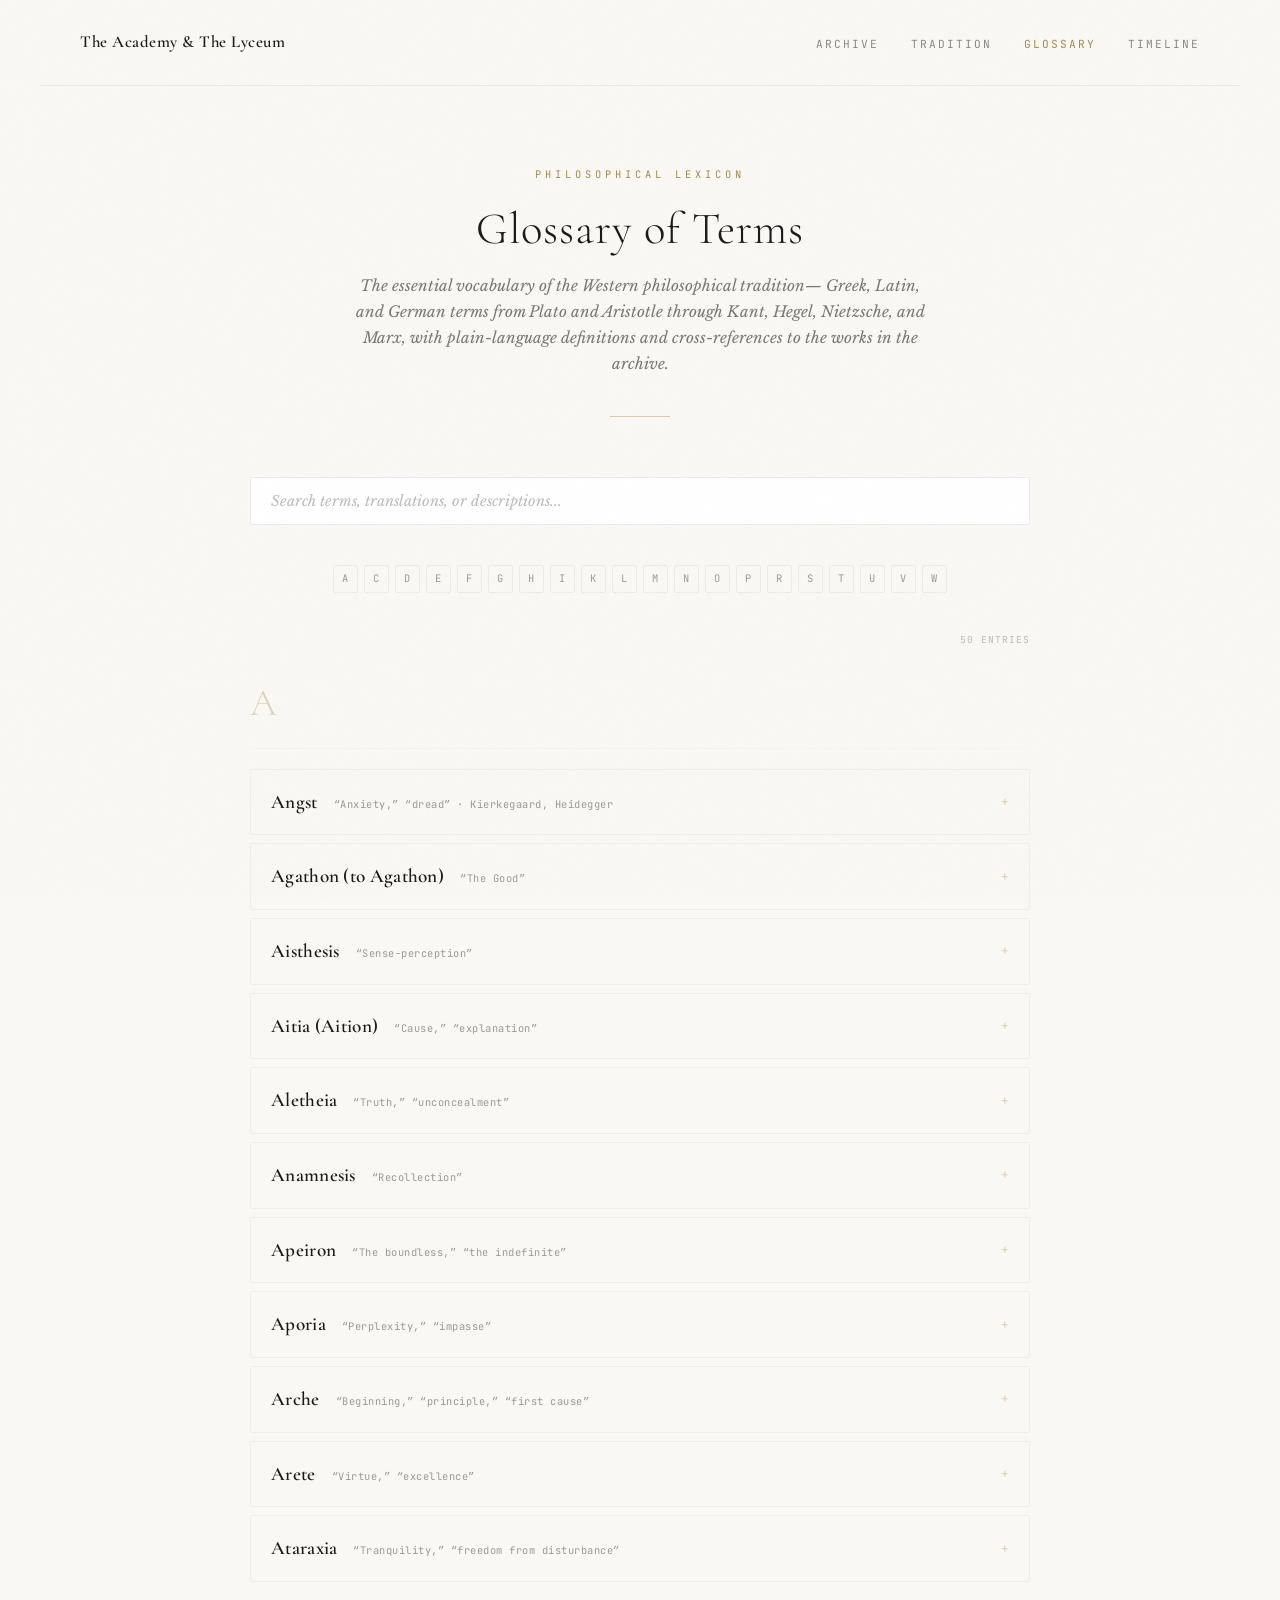
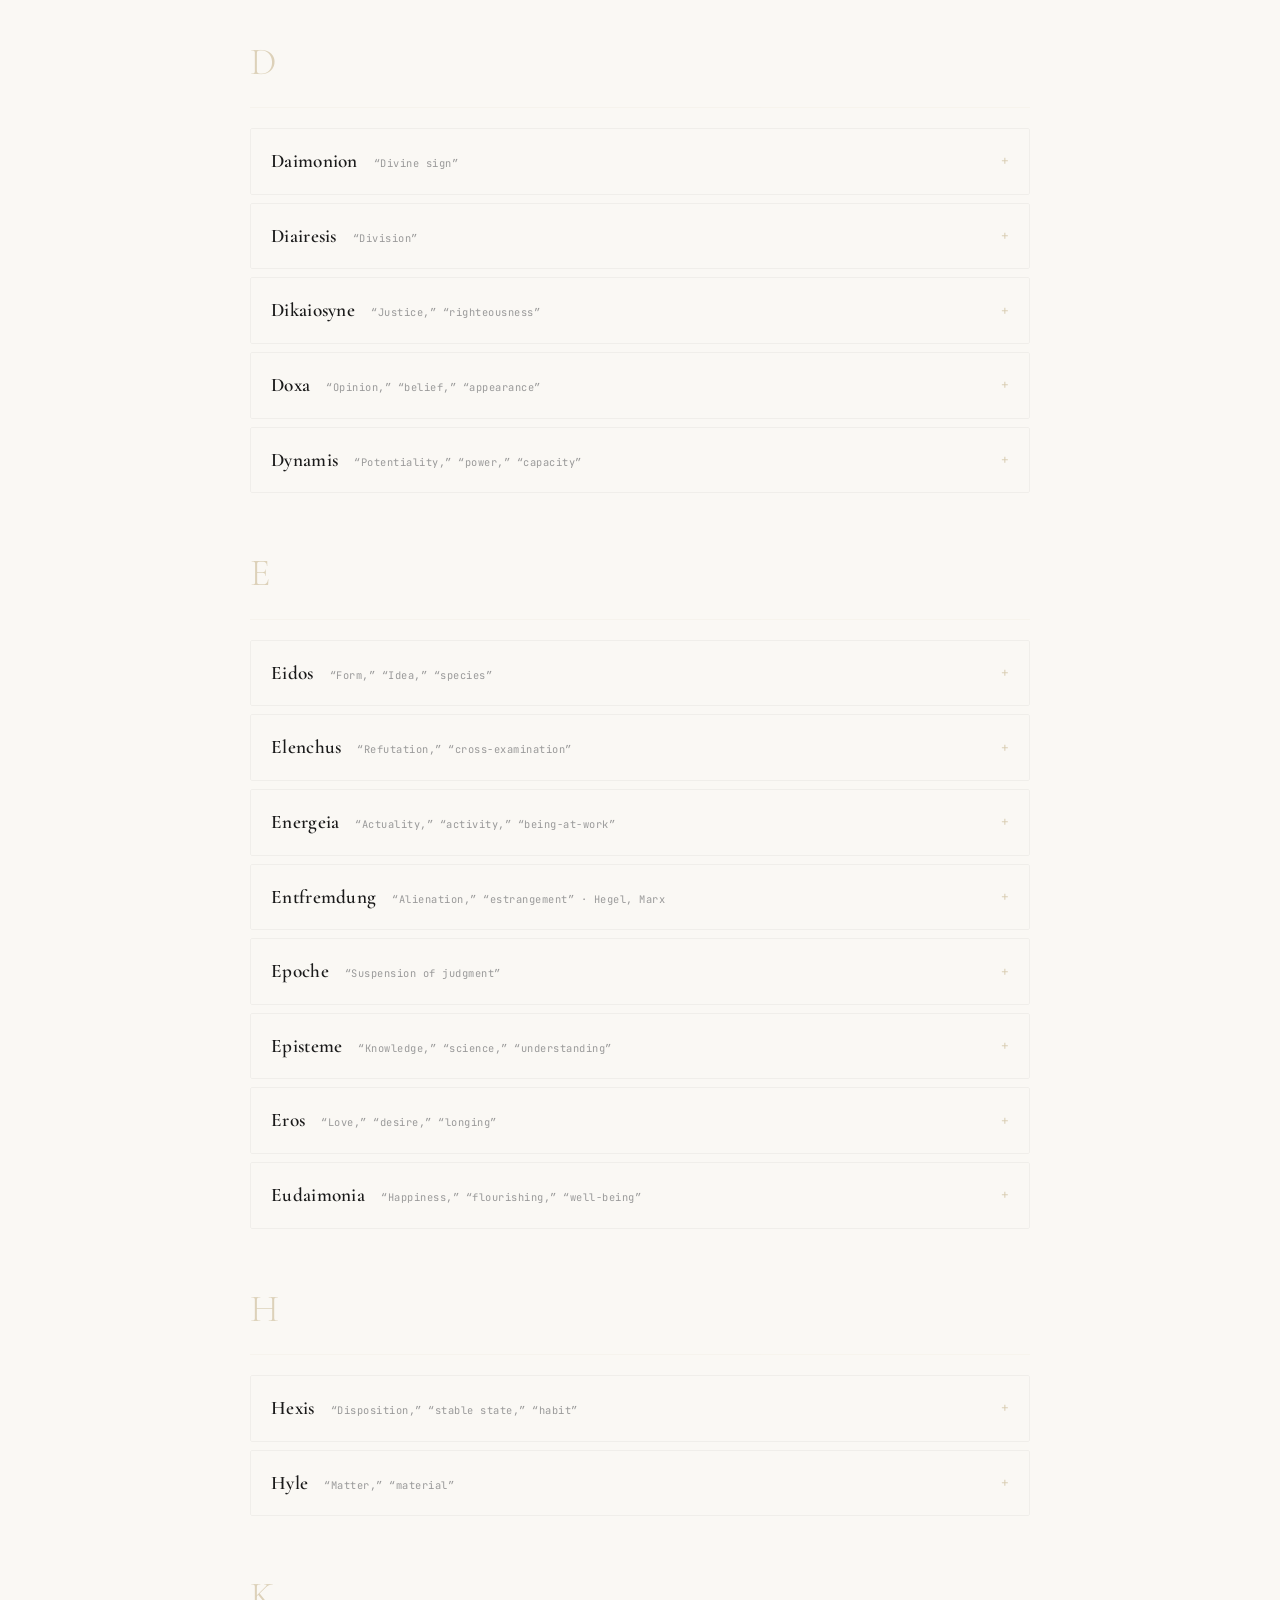
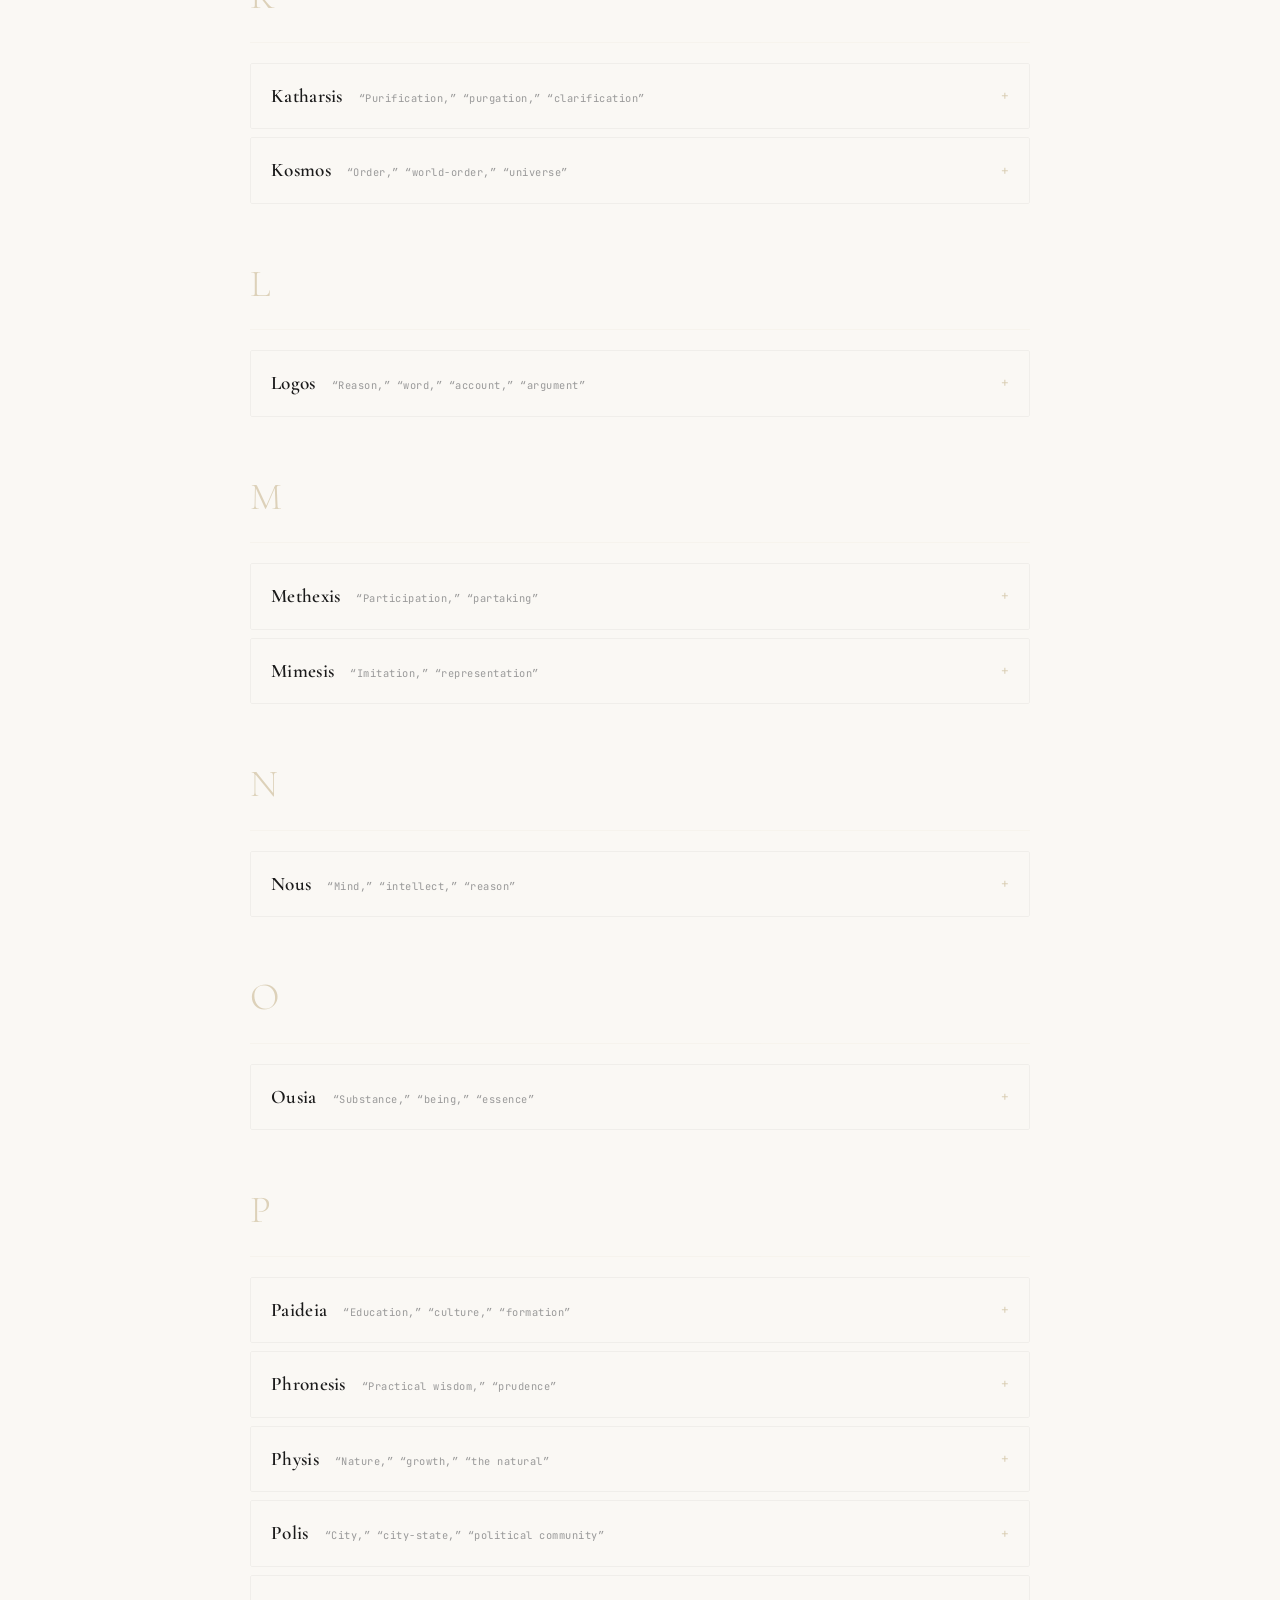
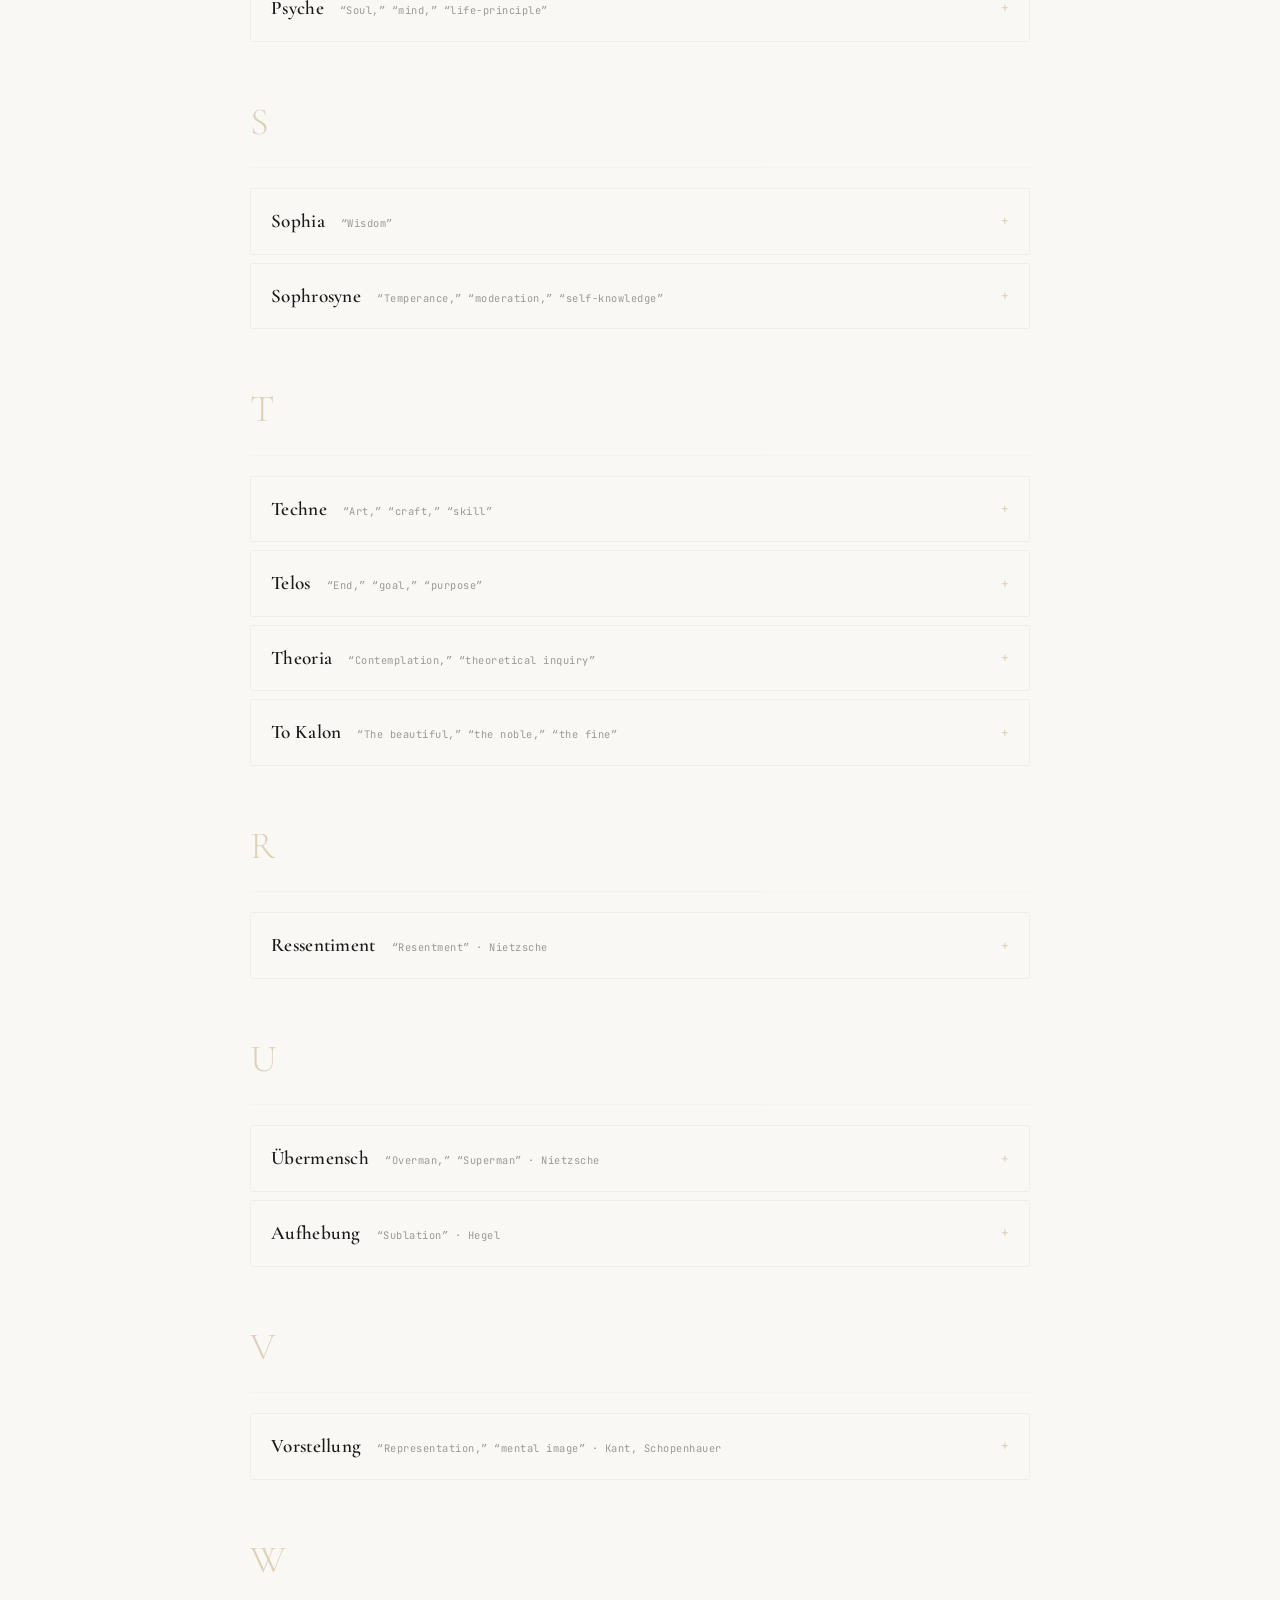
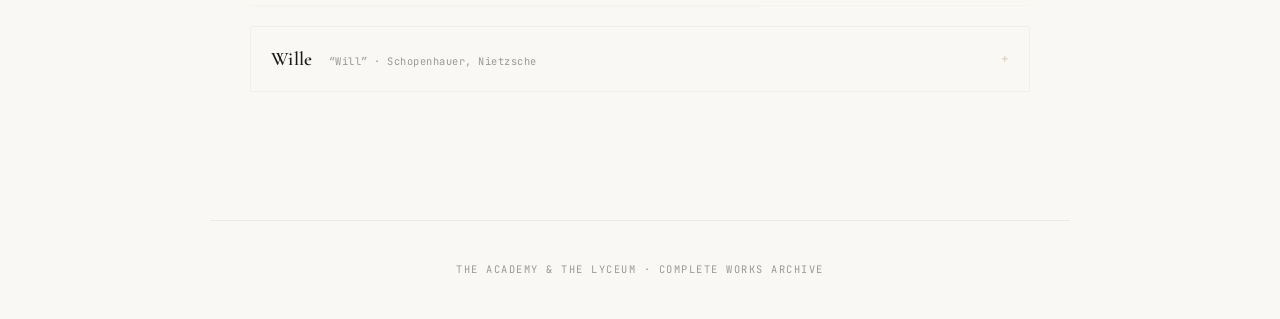
==== commit 1b03a4fd: "Add modern tradition, glossary modern terms, abbreviations page" ====
--- a/glossary.html
+++ b/glossary.html
@@ -1,8 +1,9 @@
 <!DOCTYPE html>
-<html lang="en">
+<html lang="en" data-theme="light">
 <head>
     <meta charset="UTF-8">
     <meta name="viewport" content="width=device-width, initial-scale=1.0">
+    <meta name="description" content="A glossary of key philosophical terms from Plato and Aristotle — Greek terms, Latin equivalents, and plain-language definitions.">
     <title>Glossary of Terms | The Academy &amp; The Lyceum</title>
 
     <link rel="preconnect" href="https://fonts.googleapis.com">
@@ -439,9 +440,10 @@
         <div class="gloss-header-label">Philosophical Lexicon</div>
         <h1>Glossary of Terms</h1>
         <p class="gloss-header-sub">
-            The essential vocabulary of ancient Greek philosophy&mdash;the
-            terms in which Plato and Aristotle thought, argued, and
-            constructed their understanding of reality.
+            The essential vocabulary of the Western philosophical tradition&mdash;
+            Greek, Latin, and German terms from Plato and Aristotle through
+            Kant, Hegel, Nietzsche, and Marx, with plain-language definitions
+            and cross-references to the works in the archive.
         </p>
         <div class="gloss-header-line"></div>
     </header>
@@ -453,17 +455,25 @@
 
     <div class="gloss-letter-index" id="letterIndex">
         <a href="#letter-A" class="gloss-letter-link">A</a>
+        <a href="#letter-C" class="gloss-letter-link">C</a>
         <a href="#letter-D" class="gloss-letter-link">D</a>
         <a href="#letter-E" class="gloss-letter-link">E</a>
+        <a href="#letter-F" class="gloss-letter-link">F</a>
+        <a href="#letter-G" class="gloss-letter-link">G</a>
         <a href="#letter-H" class="gloss-letter-link">H</a>
+        <a href="#letter-I" class="gloss-letter-link">I</a>
         <a href="#letter-K" class="gloss-letter-link">K</a>
         <a href="#letter-L" class="gloss-letter-link">L</a>
         <a href="#letter-M" class="gloss-letter-link">M</a>
         <a href="#letter-N" class="gloss-letter-link">N</a>
         <a href="#letter-O" class="gloss-letter-link">O</a>
         <a href="#letter-P" class="gloss-letter-link">P</a>
+        <a href="#letter-R" class="gloss-letter-link">R</a>
         <a href="#letter-S" class="gloss-letter-link">S</a>
         <a href="#letter-T" class="gloss-letter-link">T</a>
+        <a href="#letter-U" class="gloss-letter-link">U</a>
+        <a href="#letter-V" class="gloss-letter-link">V</a>
+        <a href="#letter-W" class="gloss-letter-link">W</a>
     </div>
 
     <div class="gloss-count">
@@ -480,6 +490,18 @@
         <div class="gloss-letter-section" id="letter-A">
             <div class="gloss-letter-heading">A</div>
 
+
+            <details class="gloss-entry" data-terms="angst anxiety dread kierkegaard heidegger freedom possibility nothingness existentialism">
+                <summary>
+                    <span class="gloss-term">Angst</span>
+                    <span class="gloss-translation">&ldquo;Anxiety,&rdquo; &ldquo;dread&rdquo; &middot; Kierkegaard, Heidegger</span>
+                </summary>
+                <div class="gloss-entry-content">
+                    <p>In existential philosophy, a specific form of anxiety directed not at any particular object (which would be fear) but at freedom itself&mdash;at the vertiginous openness of possibility. Kierkegaard analyzed it in The Concept of Anxiety (1844) as the &ldquo;dizziness of freedom&rdquo;: standing before the abyss of one&rsquo;s own possibility, the self experiences <em>Angest</em> not because it fears some external danger but because it is radically free and responsible for what it will become. Anxiety is &ldquo;the dizziness of freedom&rdquo;&mdash;the self looks down into the bottomless pit of its own possibilities and experiences both attraction and terror. Heidegger developed this in Being and Time (1927): <em>Angst</em> is the fundamental attunement (<em>Grundstimmung</em>) in which Dasein is individuated from the &ldquo;they-self&rdquo; (das Man) and confronted with its ownmost possibilities, including its most certain possibility: death. Unlike fear, which has a specific object and can be faced and overcome, anxiety has no object&mdash;it is anxiety before Nothing (<em>das Nichts</em>)&mdash;and its resolution is not courage but authentic self-projection. Sartre&rsquo;s anguish (<em>angoisse</em>) is the recognition that I am condemned to be free: no essence, no nature, no God determines what I will do; the responsibility is entirely mine.</p>
+                    <div class="gloss-associated"><strong>Associated:</strong> Kierkegaard, <em>The Concept of Anxiety</em> (1844); Heidegger, <em>Being and Time</em> &sect;40 (1927)</div>
+                </div>
+            </details>
+
             <details class="gloss-entry" data-terms="agathon good to agathon form of the good plato republic">
                 <summary>
                     <span class="gloss-term">Agathon (to Agathon)</span>
@@ -649,6 +671,18 @@
                     <p>One of Aristotle&rsquo;s most important and original metaphysical concepts, paired with <em>energeia</em> (actuality). <em>Dynamis</em> is the capacity or potential for a thing to be or become something other than what it currently is: the acorn has the <em>dynamis</em> to become an oak, the block of marble the <em>dynamis</em> to become a statue, the student the <em>dynamis</em> to become a knower. Aristotle introduces the distinction in <em>Metaphysics</em> IX to solve the problem bequeathed by the Megarians, who argued that a thing can only do what it is actually doing (a builder can only build when actually building). Aristotle counters that <em>dynamis</em> is a real feature of the world: the builder retains the capacity to build even while sleeping. The relationship between <em>dynamis</em> and <em>energeia</em> is one of ontological priority: actuality is always prior to potentiality, both logically (you must know what an oak is to understand the acorn&rsquo;s potential) and temporally (an actual oak always precedes the acorn). This principle culminates in the Unmoved Mover, which is pure <em>energeia</em> without any <em>dynamis</em>&mdash;pure actuality with no unrealized potential.</p>
                     <div class="gloss-associated"><strong>Associated:</strong> Aristotle, <em>Metaphysics</em> V, IX; <em>Physics</em> III</div>
                 </div>
+
+            <details class="gloss-entry" data-terms="ding an sich thing in itself kant noumenon phenomenon unknowable reality">
+                <summary>
+                    <span class="gloss-term">Ding an sich</span>
+                    <span class="gloss-translation">&ldquo;Thing-in-itself&rdquo; &middot; Kant</span>
+                </summary>
+                <div class="gloss-entry-content">
+                    <p>Kant&rsquo;s term for things as they are independently of any possible experience or perception&mdash;as opposed to things as they appear to us (<em>Erscheinungen</em>, appearances or phenomena). Since space, time, and the categories of the understanding are forms that the mind contributes to experience, we can know objects only as they are conditioned by these forms; we cannot know things as they are in themselves. The <em>Ding an sich</em> is unknowable but must be <em>thought</em> as the unknown ground of appearances: there is something that affects our sensibility and produces the raw material of experience, but its intrinsic nature is inaccessible. This distinction generated the central controversy of post-Kantian philosophy. Jacobi argued it was self-contradictory: Kant uses the category of causation (valid only for appearances) to posit the thing-in-itself as the cause of appearances. Fichte resolved the contradiction by eliminating the thing-in-itself entirely. Schopenhauer identified it with Will. Hegel argued that the concept of a thing wholly unknowable is empty: the fully unknowable is not a genuine limit of knowledge but a mere abstraction.</p>
+                    <div class="gloss-associated"><strong>Associated:</strong> Kant, <em>Critique of Pure Reason</em> A26/B42, B295; Schopenhauer, <em>World as Will</em> I &sect;1</div>
+                </div>
+            </details>
+
             </details>
 
         </div>
@@ -690,6 +724,18 @@
                 </div>
             </details>
 
+
+            <details class="gloss-entry" data-terms="entfremdung alienation marx hegel labour capitalism estrangement species-being">
+                <summary>
+                    <span class="gloss-term">Entfremdung</span>
+                    <span class="gloss-translation">&ldquo;Alienation,&rdquo; &ldquo;estrangement&rdquo; &middot; Hegel, Marx</span>
+                </summary>
+                <div class="gloss-entry-content">
+                    <p>The condition in which human beings are estranged from something that is properly their own. Hegel developed the concept in the Phenomenology of Spirit as a general structure of Spirit&rsquo;s self-externalization: Spirit projects itself outward (into nature, into social institutions, into the objective world of culture), becomes estranged from itself in this objectification, and must recover itself through recognition. Marx appropriated and materialized this: the Economic and Philosophical Manuscripts (1844) distinguish four forms of alienation under capitalism. The worker is alienated from the <em>product</em> of her labour (it confronts her as an alien, hostile thing belonging to the capitalist); from the <em>process</em> of production (which is not self-expression but externally imposed toil); from her <em>species-being</em> (<em>Gattungswesen</em>)&mdash;the distinctively human capacity for free, conscious, universal productive activity that is reduced to mere means of physical survival; and from <em>other human beings</em>. Where Hegel saw alienation as a necessary moment in Spirit&rsquo;s self-development, Marx saw it as a specific historical condition produced by capitalist relations of production and resolvable by their abolition.</p>
+                    <div class="gloss-associated"><strong>Associated:</strong> Hegel, <em>Phenomenology of Spirit</em>; Marx, <em>Economic and Philosophical Manuscripts</em> (1844)</div>
+                </div>
+            </details>
+
             <details class="gloss-entry" data-terms="epoche suspension judgment skepticism pyrrho arcesilaus sextus">
                 <summary>
                     <span class="gloss-term">Epoche</span>
@@ -1009,6 +1055,86 @@
             </details>
 
         </div>
+
+        <!-- ======== R ======== -->
+        <div class="gloss-letter-section" id="letter-R">
+            <div class="gloss-letter-heading">R</div>
+
+            <details class="gloss-entry" data-terms="ressentiment nietzsche slave morality resentment weak values revenge revaluation">
+                <summary>
+                    <span class="gloss-term">Ressentiment</span>
+                    <span class="gloss-translation">&ldquo;Resentment&rdquo; &middot; Nietzsche</span>
+                </summary>
+                <div class="gloss-entry-content">
+                    <p>Nietzsche deliberately used the French word to capture a specific psychological phenomenon: the festering resentment of the weak toward the strong, which becomes the creative force behind slave morality. In the Genealogy of Morality (1887), those who cannot achieve direct discharge of their drives internalize their aggression as imaginary revenge. Unable to overcome the strong, they redefine the victory: the strong&rsquo;s virtues (power, beauty, happiness, pride) are declared evil, and their own weakness (humility, suffering, pity) good. Christianity is Nietzsche&rsquo;s paradigm case of this inversion. The concept was developed by Max Scheler (<em>Ressentiment</em>, 1913), who complicated and partially defended it, and has been widely deployed in political philosophy to analyse populism, identity politics, and reactive nationalism.</p>
+                    <div class="gloss-associated"><strong>Associated:</strong> Nietzsche, <em>On the Genealogy of Morality</em> I (1887); Scheler, <em>Ressentiment</em> (1913)</div>
+                </div>
+            </details>
+
+        </div>
+
+        <!-- ======== U ======== -->
+        <div class="gloss-letter-section" id="letter-U">
+            <div class="gloss-letter-heading">U</div>
+
+            <details class="gloss-entry" data-terms="ubermensch overman superman nietzsche beyond good zarathustra values creation affirmation">
+                <summary>
+                    <span class="gloss-term">&Uuml;bermensch</span>
+                    <span class="gloss-translation">&ldquo;Overman,&rdquo; &ldquo;Superman&rdquo; &middot; Nietzsche</span>
+                </summary>
+                <div class="gloss-entry-content">
+                    <p>The figure announced in Thus Spoke Zarathustra (1883&ndash;85) of the human being who has overcome the nihilism consequent on the death of God and created new values out of the affirmation of life. The <em>&Uuml;bermensch</em> is not a biological entity or a political programme but a regulative ideal: the human being who says &ldquo;Yes&rdquo; to life unconditionally, who creates values rather than inheriting them, who affirms the eternal recurrence of all things. Nietzsche explicitly rejected political and racial interpretations. The concept&rsquo;s subsequent history is one of catastrophic misappropriation: Elisabeth F&ouml;rster-Nietzsche&rsquo;s editorial distortions made it available as ideological material for German nationalism and eventually Nazism&mdash;a fate Nietzsche would have viewed with horror, given his explicit anti-nationalism and contempt for anti-Semitism.</p>
+                    <div class="gloss-associated"><strong>Associated:</strong> Nietzsche, <em>Thus Spoke Zarathustra</em> I (1883); <em>Beyond Good and Evil</em> (1886)</div>
+                </div>
+            </details>
+
+            <details class="gloss-entry" data-terms="aufhebung sublation cancellation preservation elevation hegel dialectic synthesis negation">
+                <summary>
+                    <span class="gloss-term">Aufhebung</span>
+                    <span class="gloss-translation">&ldquo;Sublation&rdquo; &middot; Hegel</span>
+                </summary>
+                <div class="gloss-entry-content">
+                    <p>One of Hegel&rsquo;s most celebrated and most untranslatable terms, exploited because the German combines three contradictory meanings: (1) to cancel or negate, (2) to preserve, (3) to elevate or lift up. In the dialectic, this threefold operation describes what happens when a concept encounters its contradiction: the original stage is negated (its one-sidedness overcome), but what was true in it is preserved in a higher synthesis that elevates both into a more adequate unity. The slave negates the master&rsquo;s claim to freedom, but the result is not a simple reversal: the contradiction drives toward mutual recognition in which both are transformed. &ldquo;Sublation&rdquo; (the standard translation) is a word nobody uses naturally; &ldquo;supersession&rdquo; captures the going-beyond but not the preserving; &ldquo;transcendence&rdquo; loses the cancelling. The untranslatability is itself philosophically significant: Hegel exploits the way natural language already operates dialectically before philosophy makes it explicit.</p>
+                    <div class="gloss-associated"><strong>Associated:</strong> Hegel, <em>Science of Logic</em> (1812&ndash;16); <em>Phenomenology of Spirit</em> &sect;&sect;166&ndash;96</div>
+                </div>
+            </details>
+
+        </div>
+
+        <!-- ======== V ======== -->
+        <div class="gloss-letter-section" id="letter-V">
+            <div class="gloss-letter-heading">V</div>
+
+            <details class="gloss-entry" data-terms="vorstellung representation appearance schopenhauer kant world subject object mental">
+                <summary>
+                    <span class="gloss-term">Vorstellung</span>
+                    <span class="gloss-translation">&ldquo;Representation,&rdquo; &ldquo;mental image&rdquo; &middot; Kant, Schopenhauer</span>
+                </summary>
+                <div class="gloss-entry-content">
+                    <p>The general term for mental content in the German idealist tradition. Kant used <em>Vorstellung</em> as the genus of which intuitions and concepts are species. Schopenhauer&rsquo;s masterwork opens with the declaration &ldquo;The world is my <em>Vorstellung</em>&rdquo;&mdash;the world as we experience it is always representation: structured by the subject&rsquo;s own cognitive forms (space, time, causality), never the thing-in-itself as it actually is. This is the first half of his thesis; the second is that the world is also Will. The contrast between world-as-representation (phenomenal surface) and world-as-Will (noumenal reality) structures the entire architecture of his philosophy and directly anticipates Freud&rsquo;s distinction between conscious representation and unconscious drive.</p>
+                    <div class="gloss-associated"><strong>Associated:</strong> Kant, <em>Critique of Pure Reason</em>; Schopenhauer, <em>The World as Will and Representation</em> Vol. I (1818)</div>
+                </div>
+            </details>
+
+        </div>
+
+        <!-- ======== W ======== -->
+        <div class="gloss-letter-section" id="letter-W">
+            <div class="gloss-letter-heading">W</div>
+
+            <details class="gloss-entry" data-terms="wille will schopenhauer nietzsche blind striving suffering power volition drive">
+                <summary>
+                    <span class="gloss-term">Wille</span>
+                    <span class="gloss-translation">&ldquo;Will&rdquo; &middot; Schopenhauer, Nietzsche</span>
+                </summary>
+                <div class="gloss-entry-content">
+                    <p>In post-Kantian philosophy, &ldquo;will&rdquo; carries weight far beyond ordinary voluntary intention. Schopenhauer argued that Kant&rsquo;s thing-in-itself is revealed through inner experience as Will (<em>Wille</em>): a blind, purposeless, ceaselessly striving force, without direction, without goal, without rest. It is not a rational will aiming at goods but an irrational, impersonal force whose expressions include gravity, organic growth, animal instinct, and human desire. Because the Will is one, all apparent conflict of individuals is the Will in conflict with itself&mdash;a metaphysical ground for the ethics of compassion: to harm another is to harm yourself. Nietzsche transformed this: where Schopenhauer saw the will as suffering to be denied, Nietzsche saw the will to power (<em>Wille zur Macht</em>) as life to be affirmed&mdash;not the desire for domination over others but the drive toward self-overcoming, the creative expansion of one&rsquo;s powers.</p>
+                    <div class="gloss-associated"><strong>Associated:</strong> Schopenhauer, <em>The World as Will and Representation</em> (1818); Nietzsche, <em>Beyond Good and Evil</em> &sect;36 (1886)</div>
+                </div>
+            </details>
+
+        </div>
+
 
     </main>
 
@@ -1094,6 +1220,12 @@
                 }
             });
         })();
+
+        // Theme persistence across pages
+        (function() {
+            var saved = localStorage.getItem('theme');
+            if (saved) document.documentElement.setAttribute('data-theme', saved);
+        })();
     </script>
 
 </body>
--- a/css/style.css
+++ b/css/style.css
@@ -1,7 +1,3 @@
-/* ================================================================
-   THE ACADEMY & THE LYCEUM
-   Quiet typographic design. Content is the decoration.
-   ================================================================ */
 
 /* ===== RESET ===== */
 
@@ -10,107 +6,148 @@
 /* ===== VARIABLES ===== */
 
 :root{
-    --bg:#FAF8F4;
-    --bg-card:#FFFFFF;
-    --bg-secondary:#F3F0EA;
-    --bg-hero:#1E1E1E;
-    --bg-input:#FFFFFF;
-    --bg-nav:rgba(250,248,244,0.95);
-    --bg-modal:#FFFFFF;
-
-    --text:#1A1A1A;
-    --text-secondary:#6B6B6B;
-    --text-muted:#9A9A9A;
-    --text-hero:#F0EBE0;
-
-    --border:#E8E4DE;
-    --border-dark:#D4CFC5;
-
-    --plato:#6B4C9A;
-    --plato-light:#8B6CB8;
-    --plato-bg:rgba(107,76,154,0.04);
-    --plato-border:rgba(107,76,154,0.15);
-
-    --aristotle:#2D7D6F;
-    --aristotle-light:#4A9A8C;
-    --aristotle-bg:rgba(45,125,111,0.04);
-    --aristotle-border:rgba(45,125,111,0.15);
-
-    --gold:#A68A4C;
-    --gold-light:#BFA05E;
-    --gold-bg:rgba(166,138,76,0.08);
-
-    --shadow-sm:0 1px 4px rgba(0,0,0,0.04);
-    --shadow-md:0 2px 12px rgba(0,0,0,0.06);
-    --shadow-lg:0 4px 24px rgba(0,0,0,0.08);
-
-    --radius:8px;
-    --radius-lg:12px;
+    --bg:#F7F4EF;
+    --bg-card:#FDFCFA;
+    --bg-secondary:#EDE9E1;
+    --bg-tertiary:#E5E0D6;
+    --bg-hero:#0F0D0A;
+    --bg-input:#FDFCFA;
+    --bg-nav:rgba(247,244,239,0.96);
+    --bg-modal:#FDFCFA;
+
+    --text:#1C1A17;
+    --text-secondary:#5C5750;
+    --text-muted:#9A9288;
+    --text-hero:#EDE9E0;
+
+    --border:#DDD8CF;
+    --border-dark:#C8C2B6;
+    --border-light:#EAE6DF;
+
+    --plato:#5C3D8A;
+    --plato-light:#7D5CAE;
+    --plato-dim:#9B7CC4;
+    --plato-bg:rgba(92,61,138,0.04);
+    --plato-border:rgba(92,61,138,0.18);
+
+    --aristotle:#1F6B5E;
+    --aristotle-light:#3D8A7C;
+    --aristotle-dim:#5CB8A8;
+    --aristotle-bg:rgba(31,107,94,0.04);
+    --aristotle-border:rgba(31,107,94,0.18);
+
+    --gold:#9A7840;
+    --gold-light:#B8945A;
+    --gold-pale:#D4B882;
+    --gold-bg:rgba(154,120,64,0.07);
+    --gold-border:rgba(154,120,64,0.25);
+
+    --shadow-xs:0 1px 3px rgba(0,0,0,0.05);
+    --shadow-sm:0 2px 8px rgba(0,0,0,0.07);
+    --shadow-md:0 4px 20px rgba(0,0,0,0.09);
+    --shadow-lg:0 8px 40px rgba(0,0,0,0.12);
+    --shadow-xl:0 16px 64px rgba(0,0,0,0.16);
+
+    --radius:6px;
+    --radius-lg:10px;
+    --radius-xl:16px;
 
     --ease:cubic-bezier(0.4,0,0.2,1);
-    --speed:0.25s;
-    --speed-slow:0.5s;
+    --ease-out:cubic-bezier(0,0,0.2,1);
+    --ease-spring:cubic-bezier(0.34,1.56,0.64,1);
+    --speed:0.22s;
+    --speed-slow:0.45s;
+    --speed-xslow:0.7s;
 
     --font-heading:'Cormorant Garamond',Georgia,serif;
     --font-body:'Libre Baskerville',Georgia,serif;
     --font-mono:'JetBrains Mono','Courier New',monospace;
 
-    --nav-h:64px;
-    --max-w:1200px;
-    --pad:24px;
+    --nav-h:66px;
+    --max-w:1240px;
+    --pad:28px;
+
+    /* Ornamental */
+    --rule-gold:linear-gradient(90deg,transparent,var(--gold) 20%,var(--gold) 80%,transparent);
+    --rule-subtle:linear-gradient(90deg,transparent,var(--border-dark) 20%,var(--border-dark) 80%,transparent);
 }
 
 /* ===== DARK MODE ===== */
 
 [data-theme="dark"]{
-    --bg:#111111;
-    --bg-card:#1A1A1A;
-    --bg-secondary:#151515;
-    --bg-hero:#0A0A0A;
-    --bg-input:#1A1A1A;
-    --bg-nav:rgba(17,17,17,0.95);
-    --bg-modal:#1A1A1A;
-
-    --text:#E8E4DE;
-    --text-secondary:#8A8578;
-    --text-muted:#5A5750;
-    --text-hero:#F0EBE0;
-
-    --border:#2A2A28;
-    --border-dark:#3A3A38;
+    --bg:#0E0C09;
+    --bg-card:#161410;
+    --bg-secondary:#131109;
+    --bg-tertiary:#1A1710;
+    --bg-hero:#070605;
+    --bg-input:#161410;
+    --bg-nav:rgba(14,12,9,0.97);
+    --bg-modal:#161410;
+
+    --text:#EDE9E0;
+    --text-secondary:#8A8278;
+    --text-muted:#5A5650;
+    --text-hero:#EDE9E0;
+
+    --border:#272318;
+    --border-dark:#373228;
+    --border-light:#1E1B14;
 
     --plato:#9B7CC4;
-    --plato-light:#B094D4;
+    --plato-light:#B296D8;
+    --plato-dim:#7A5CA8;
     --plato-bg:rgba(155,124,196,0.06);
-    --plato-border:rgba(155,124,196,0.2);
+    --plato-border:rgba(155,124,196,0.22);
 
     --aristotle:#5CB8A8;
     --aristotle-light:#7CCABC;
+    --aristotle-dim:#3D9080;
     --aristotle-bg:rgba(92,184,168,0.06);
-    --aristotle-border:rgba(92,184,168,0.2);
+    --aristotle-border:rgba(92,184,168,0.22);
 
     --gold:#C4A55A;
     --gold-light:#D4B86A;
-    --gold-bg:rgba(196,165,90,0.1);
-
-    --shadow-sm:0 1px 4px rgba(0,0,0,0.2);
-    --shadow-md:0 2px 12px rgba(0,0,0,0.3);
-    --shadow-lg:0 4px 24px rgba(0,0,0,0.4);
-}
-
+    --gold-pale:#A88840;
+    --gold-bg:rgba(196,165,90,0.08);
+    --gold-border:rgba(196,165,90,0.28);
+
+    --shadow-xs:0 1px 3px rgba(0,0,0,0.3);
+    --shadow-sm:0 2px 8px rgba(0,0,0,0.4);
+    --shadow-md:0 4px 20px rgba(0,0,0,0.5);
+    --shadow-lg:0 8px 40px rgba(0,0,0,0.6);
+    --shadow-xl:0 16px 64px rgba(0,0,0,0.7);
+}
 
 /* ===== BASE ===== */
 
-html{scroll-behavior:smooth;font-size:16px;-webkit-font-smoothing:antialiased}
+html{
+    scroll-behavior:smooth;
+    font-size:16px;
+    -webkit-font-smoothing:antialiased;
+    -moz-osx-font-smoothing:grayscale;
+}
 
 body{
     font-family:var(--font-body);
     background:var(--bg);
     color:var(--text);
-    line-height:1.7;
+    line-height:1.75;
     overflow-x:hidden;
-    transition:background var(--speed-slow) var(--ease),color var(--speed-slow) var(--ease);
-}
+    transition:background var(--speed-slow) var(--ease),
+                color var(--speed-slow) var(--ease);
+}
+
+/* Subtle parchment texture overlay */
+body::before{
+    content:'';
+    position:fixed;inset:0;
+    background-image:url("data:image/svg+xml,%3Csvg xmlns='http://www.w3.org/2000/svg' width='300' height='300'%3E%3Cfilter id='n'%3E%3CfeTurbulence type='fractalNoise' baseFrequency='0.75' numOctaves='4' stitchTiles='stitch'/%3E%3C/filter%3E%3Crect width='300' height='300' filter='url(%23n)' opacity='0.03'/%3E%3C/svg%3E");
+    pointer-events:none;
+    z-index:0;
+    opacity:0.6;
+}
+
+[data-theme="dark"] body::before{opacity:0.25}
 
 body.no-scroll{overflow:hidden}
 
@@ -135,22 +172,23 @@
 
 ::selection{background:var(--gold);color:#fff}
 
-
 /* ===== SCROLLBAR ===== */
 
-::-webkit-scrollbar{width:8px}
-::-webkit-scrollbar-track{background:var(--bg)}
-::-webkit-scrollbar-thumb{background:var(--border-dark);border-radius:4px}
+::-webkit-scrollbar{width:6px}
+::-webkit-scrollbar-track{background:transparent}
+::-webkit-scrollbar-thumb{
+    background:var(--border-dark);
+    border-radius:3px;
+}
 ::-webkit-scrollbar-thumb:hover{background:var(--gold)}
-
 
 /* ===== LOADER ===== */
 
 .loader{
     position:fixed;inset:0;z-index:10000;
-    background:var(--bg);
+    background:var(--bg-hero);
     display:flex;align-items:center;justify-content:center;
-    transition:opacity 0.4s ease,visibility 0.4s ease;
+    transition:opacity 0.6s var(--ease),visibility 0.6s var(--ease);
 }
 .loader.hidden{opacity:0;visibility:hidden;pointer-events:none}
 
@@ -158,28 +196,31 @@
 
 .loader-text{
     font-family:var(--font-heading);
-    font-size:1.4rem;
+    font-size:1.6rem;
     font-weight:300;
-    color:var(--text-muted);
-    letter-spacing:0.15em;
+    color:rgba(237,233,224,0.5);
+    letter-spacing:0.3em;
     text-transform:uppercase;
-    margin-bottom:20px;
+    margin-bottom:28px;
+    animation:loaderPulse 2s ease-in-out infinite;
+}
+
+@keyframes loaderPulse{
+    0%,100%{opacity:0.4}
+    50%{opacity:0.9}
 }
 
 .loader-bar{
-    width:160px;height:2px;
-    background:var(--border);
-    border-radius:2px;
+    width:120px;height:1px;
+    background:rgba(255,255,255,0.1);
     margin:0 auto;overflow:hidden;
 }
 .loader-bar-fill{
     width:0;height:100%;
     background:var(--gold);
-    border-radius:2px;
-    animation:loaderFill 1.2s ease-in-out forwards;
+    animation:loaderFill 1.4s cubic-bezier(0.4,0,0.2,1) forwards;
 }
 @keyframes loaderFill{0%{width:0}100%{width:100%}}
-
 
 /* ===== NAVBAR ===== */
 
@@ -187,13 +228,17 @@
     position:fixed;top:0;left:0;right:0;
     height:var(--nav-h);
     background:var(--bg-nav);
-    backdrop-filter:blur(12px);
-    -webkit-backdrop-filter:blur(12px);
+    backdrop-filter:blur(20px) saturate(1.4);
+    -webkit-backdrop-filter:blur(20px) saturate(1.4);
     border-bottom:1px solid var(--border);
     z-index:1000;
-    transition:box-shadow var(--speed) var(--ease);
-}
-.navbar.scrolled{box-shadow:var(--shadow-sm)}
+    transition:box-shadow var(--speed) var(--ease),
+                border-color var(--speed) var(--ease);
+}
+.navbar.scrolled{
+    box-shadow:var(--shadow-sm);
+    border-bottom-color:var(--border-dark);
+}
 
 .nav-container{
     max-width:var(--max-w);
@@ -208,41 +253,50 @@
 .nav-logo{
     display:flex;flex-direction:column;
     text-decoration:none;color:var(--text);
-    line-height:1.1;
-}
+    line-height:1.15;
+    transition:opacity var(--speed);
+}
+.nav-logo:hover{opacity:0.75;color:var(--text)}
+
 .logo-main{
     font-family:var(--font-heading);
-    font-size:1.15rem;font-weight:600;
-    letter-spacing:0.04em;
+    font-size:1.2rem;font-weight:600;
+    letter-spacing:0.06em;
 }
 .logo-sub{
     font-family:var(--font-mono);
-    font-size:0.6rem;
+    font-size:0.58rem;
+    color:var(--gold);
+    letter-spacing:0.22em;
+    text-transform:uppercase;
+}
+
+.nav-links{display:flex;gap:2px}
+
+.nav-link{
+    padding:7px 14px;
+    font-family:var(--font-mono);
+    font-size:0.68rem;
+    font-weight:400;
     color:var(--text-muted);
-    letter-spacing:0.15em;
-    text-transform:uppercase;
-}
-
-.nav-links{display:flex;gap:4px}
-
-.nav-link{
-    padding:8px 14px;
-    font-family:var(--font-heading);
-    font-size:1rem;font-weight:500;
-    color:var(--text-secondary);
     border-radius:var(--radius);
     transition:all var(--speed) var(--ease);
-    letter-spacing:0.02em;
-}
-.nav-link:hover{color:var(--text);background:var(--bg-secondary)}
+    letter-spacing:0.12em;
+    text-transform:uppercase;
+}
+.nav-link:hover{
+    color:var(--text);
+    background:var(--bg-secondary);
+}
+.nav-link.active{color:var(--gold)}
 
 .nav-actions{display:flex;align-items:center;gap:2px}
 
 .nav-btn{
-    width:40px;height:40px;
+    width:38px;height:38px;
     display:flex;align-items:center;justify-content:center;
     border-radius:var(--radius);
-    color:var(--text-secondary);
+    color:var(--text-muted);
     transition:all var(--speed) var(--ease);
 }
 .nav-btn:hover{color:var(--text);background:var(--bg-secondary)}
@@ -250,8 +304,8 @@
 .theme-toggle{position:relative}
 .theme-icon-light{display:none}
 .theme-icon-dark,.theme-icon-light{
-    font-family:var(--font-mono);font-size:0.7rem;
-    letter-spacing:0.05em;text-transform:uppercase;
+    font-family:var(--font-mono);font-size:0.62rem;
+    letter-spacing:0.1em;text-transform:uppercase;
 }
 [data-theme="dark"] .theme-icon-dark{display:none}
 [data-theme="dark"] .theme-icon-light{display:inline}
@@ -260,19 +314,19 @@
 .hamburger{
     display:none;
     flex-direction:column;justify-content:center;gap:5px;
-    width:40px;height:40px;padding:10px 9px;
+    width:38px;height:38px;padding:10px 9px;
     border-radius:var(--radius);
 }
 .hamburger:hover{background:var(--bg-secondary)}
 .hamburger-line{
-    display:block;width:100%;height:1.5px;
-    background:var(--text);border-radius:2px;
+    display:block;width:100%;height:1px;
+    background:var(--text);border-radius:1px;
     transition:all var(--speed) var(--ease);
     transform-origin:center;
 }
-.hamburger.active .hamburger-line:nth-child(1){transform:translateY(6.5px) rotate(45deg)}
+.hamburger.active .hamburger-line:nth-child(1){transform:translateY(6px) rotate(45deg)}
 .hamburger.active .hamburger-line:nth-child(2){opacity:0;transform:scaleX(0)}
-.hamburger.active .hamburger-line:nth-child(3){transform:translateY(-6.5px) rotate(-45deg)}
+.hamburger.active .hamburger-line:nth-child(3){transform:translateY(-6px) rotate(-45deg)}
 
 .search-toggle{display:none}
 
@@ -281,17 +335,17 @@
     display:none;
     position:absolute;bottom:-56px;left:0;right:0;
     height:56px;background:var(--bg-nav);
-    backdrop-filter:blur(12px);
+    backdrop-filter:blur(20px);
     border-bottom:1px solid var(--border);
     padding:8px var(--pad);
     align-items:center;gap:10px;
-    animation:slideDown 0.25s ease;
+    animation:slideDown 0.2s var(--ease-out);
 }
 .mobile-search-bar.active{display:flex}
-@keyframes slideDown{from{opacity:0;transform:translateY(-8px)}to{opacity:1;transform:translateY(0)}}
+@keyframes slideDown{from{opacity:0;transform:translateY(-6px)}to{opacity:1;transform:translateY(0)}}
 
 .mobile-search-input{
-    flex:1;height:40px;padding:0 14px;
+    flex:1;height:38px;padding:0 14px;
     background:var(--bg-input);
     border:1px solid var(--border);
     border-radius:var(--radius);
@@ -300,14 +354,16 @@
     transition:border-color var(--speed);
 }
 .mobile-search-input:focus{border-color:var(--gold)}
+.mobile-search-input::placeholder{color:var(--text-muted);font-style:italic}
 
 .mobile-search-close{
-    width:40px;height:40px;
+    width:38px;height:38px;
     display:flex;align-items:center;justify-content:center;
-    font-size:1.2rem;color:var(--text-muted);
+    font-size:1.1rem;color:var(--text-muted);
     border-radius:var(--radius);
-}
-
+    transition:color var(--speed);
+}
+.mobile-search-close:hover{color:var(--text)}
 
 /* ===== MOBILE NAV OVERLAY ===== */
 
@@ -326,51 +382,52 @@
 }
 
 .mobile-nav-link{
-    display:flex;align-items:center;gap:16px;
-    padding:18px 0;
+    display:flex;align-items:center;gap:20px;
+    padding:20px 0;
     border-bottom:1px solid var(--border);
     text-decoration:none;color:var(--text);
-    transform:translateX(-20px);opacity:0;
+    transform:translateX(-24px);opacity:0;
     transition:all var(--speed) var(--ease);
 }
 .mobile-nav-overlay.active .mobile-nav-link{transform:translateX(0);opacity:1}
-.mobile-nav-overlay.active .mobile-nav-link:nth-child(1){transition-delay:0.05s}
-.mobile-nav-overlay.active .mobile-nav-link:nth-child(2){transition-delay:0.1s}
-.mobile-nav-overlay.active .mobile-nav-link:nth-child(3){transition-delay:0.15s}
-.mobile-nav-overlay.active .mobile-nav-link:nth-child(4){transition-delay:0.2s}
-.mobile-nav-overlay.active .mobile-nav-link:nth-child(5){transition-delay:0.25s}
-
-.mobile-nav-link:hover{color:var(--gold)}
+.mobile-nav-overlay.active .mobile-nav-link:nth-child(1){transition-delay:0.04s}
+.mobile-nav-overlay.active .mobile-nav-link:nth-child(2){transition-delay:0.08s}
+.mobile-nav-overlay.active .mobile-nav-link:nth-child(3){transition-delay:0.12s}
+.mobile-nav-overlay.active .mobile-nav-link:nth-child(4){transition-delay:0.16s}
+.mobile-nav-overlay.active .mobile-nav-link:nth-child(5){transition-delay:0.20s}
+.mobile-nav-overlay.active .mobile-nav-link:nth-child(6){transition-delay:0.24s}
+
+.mobile-nav-link:hover{color:var(--gold);padding-left:6px}
 
 .mobile-nav-number{
-    font-family:var(--font-mono);font-size:0.7rem;
-    color:var(--gold);letter-spacing:0.1em;
-    min-width:24px;
+    font-family:var(--font-mono);font-size:0.65rem;
+    color:var(--gold);letter-spacing:0.15em;
+    min-width:24px;opacity:0.7;
 }
 .mobile-nav-label{
     font-family:var(--font-heading);
-    font-size:1.6rem;font-weight:400;
+    font-size:1.7rem;font-weight:300;
+    letter-spacing:0.03em;
 }
 
 .mobile-nav-quote{
-    margin-top:36px;padding-top:20px;
+    margin-top:40px;padding-top:24px;
     border-top:1px solid var(--border);
-    opacity:0;transform:translateY(8px);
-    transition:all var(--speed-slow) var(--ease) 0.3s;
+    opacity:0;transform:translateY(10px);
+    transition:all var(--speed-slow) var(--ease) 0.28s;
 }
 .mobile-nav-overlay.active .mobile-nav-quote{opacity:1;transform:translateY(0)}
 .mobile-nav-quote p{
     font-family:var(--font-heading);font-size:1rem;
     font-style:italic;color:var(--text-secondary);
-    line-height:1.6;
+    line-height:1.65;
 }
 .mobile-nav-quote cite{
-    display:block;margin-top:6px;
-    font-family:var(--font-mono);font-size:0.68rem;
-    color:var(--gold);letter-spacing:0.1em;
-    font-style:normal;
-}
-
+    display:block;margin-top:8px;
+    font-family:var(--font-mono);font-size:0.62rem;
+    color:var(--gold);letter-spacing:0.12em;
+    font-style:normal;opacity:0.8;
+}
 
 /* ===== HERO ===== */
 
@@ -378,148 +435,246 @@
     min-height:100vh;
     display:flex;align-items:center;justify-content:center;
     background:var(--bg-hero);
-    padding:calc(var(--nav-h) + 40px) var(--pad) 60px;
+    padding:calc(var(--nav-h) + 60px) var(--pad) 80px;
     text-align:center;
-}
-
-.hero-content{max-width:700px}
-
-.hero-title{margin-bottom:24px}
+    position:relative;
+    overflow:hidden;
+}
+
+/* Radial glow behind content */
+.hero::before{
+    content:'';
+    position:absolute;
+    top:50%;left:50%;
+    width:800px;height:600px;
+    transform:translate(-50%,-50%);
+    background:radial-gradient(ellipse,rgba(154,120,64,0.08) 0%,transparent 65%);
+    pointer-events:none;
+}
+
+/* Corner ornaments */
+.hero::after{
+    content:'';
+    position:absolute;
+    top:40px;left:50%;
+    transform:translateX(-50%);
+    width:1px;height:60px;
+    background:linear-gradient(to bottom,transparent,rgba(154,120,64,0.3));
+    pointer-events:none;
+}
+
+.hero-content{
+    max-width:760px;
+    position:relative;z-index:1;
+}
+
+.hero-eyebrow{
+    font-family:var(--font-mono);
+    font-size:0.62rem;
+    letter-spacing:0.35em;
+    text-transform:uppercase;
+    color:var(--gold);
+    opacity:0.7;
+    margin-bottom:28px;
+    display:block;
+}
+
+.hero-title{margin-bottom:28px}
 
 .title-line{
     display:block;
     font-family:var(--font-heading);
     font-weight:300;
-    font-size:clamp(2.6rem,7vw,4.8rem);
+    font-size:clamp(3rem,7.5vw,5.4rem);
     color:var(--text-hero);
-    line-height:1.1;
-    letter-spacing:0.02em;
+    line-height:1.05;
+    letter-spacing:0.03em;
 }
 
 .title-ampersand{
     display:block;
     font-family:var(--font-heading);
-    font-size:clamp(1.4rem,3vw,2.2rem);
+    font-size:clamp(1.5rem,3.2vw,2.4rem);
     font-style:italic;font-weight:300;
     color:var(--gold);
-    margin:6px 0;
+    opacity:0.7;
+    margin:8px 0;
+    letter-spacing:0.08em;
 }
 
 .hero-rule{
-    width:60px;height:1px;
-    background:var(--gold);
-    margin:0 auto 24px;
-    opacity:0.6;
+    width:1px;height:48px;
+    background:linear-gradient(to bottom,transparent,var(--gold),transparent);
+    margin:0 auto 28px;
+    opacity:0.5;
 }
 
 .hero-subtitle{
     font-family:var(--font-body);
-    font-size:clamp(0.92rem,1.6vw,1.08rem);
-    color:rgba(240,235,224,0.65);
-    line-height:1.7;
-    margin-bottom:28px;
-}
-
-.highlight-plato{color:var(--plato-light);font-weight:700}
-.highlight-aristotle{color:var(--aristotle-light);font-weight:700}
-
-.hero-quote{margin-bottom:36px}
+    font-size:clamp(0.88rem,1.5vw,1rem);
+    color:rgba(237,233,224,0.5);
+    line-height:1.8;
+    margin-bottom:32px;
+    letter-spacing:0.02em;
+}
+
+.highlight-plato{
+    color:var(--plato-dim);
+    font-weight:700;
+}
+.highlight-aristotle{
+    color:var(--aristotle-dim);
+    font-weight:700;
+}
+
+.hero-quote{
+    margin-bottom:44px;
+    padding:20px 28px;
+    border:1px solid rgba(154,120,64,0.15);
+    border-radius:var(--radius);
+    background:rgba(154,120,64,0.04);
+    position:relative;
+}
+
+.hero-quote::before{
+    content:'\201C';
+    position:absolute;top:-18px;left:50%;
+    transform:translateX(-50%);
+    font-family:var(--font-heading);
+    font-size:3rem;
+    color:var(--gold);
+    opacity:0.3;
+    line-height:1;
+}
+
 .hero-quote p{
     font-family:var(--font-heading);
-    font-size:clamp(0.95rem,1.6vw,1.12rem);
+    font-size:clamp(1rem,1.8vw,1.2rem);
     font-style:italic;font-weight:300;
-    color:rgba(240,235,224,0.45);
-    line-height:1.6;
+    color:rgba(237,233,224,0.6);
+    line-height:1.65;
 }
 .hero-quote cite{
-    display:block;margin-top:8px;
+    display:block;margin-top:10px;
     font-family:var(--font-mono);
-    font-size:0.65rem;font-style:normal;
-    color:var(--gold);letter-spacing:0.12em;
-    text-transform:uppercase;
-}
-
-.hero-actions{display:flex;gap:12px;justify-content:center;flex-wrap:wrap}
+    font-size:0.6rem;font-style:normal;
+    color:var(--gold);letter-spacing:0.18em;
+    text-transform:uppercase;opacity:0.7;
+}
+
+.hero-actions{
+    display:flex;gap:14px;
+    justify-content:center;flex-wrap:wrap;
+}
 
 .btn{
     display:inline-flex;align-items:center;
-    padding:12px 28px;
-    font-family:var(--font-heading);
-    font-size:1rem;font-weight:500;
-    letter-spacing:0.04em;
+    padding:13px 32px;
+    font-family:var(--font-mono);
+    font-size:0.7rem;font-weight:400;
+    letter-spacing:0.18em;
+    text-transform:uppercase;
     border-radius:var(--radius);
     transition:all var(--speed) var(--ease);
-}
+    position:relative;overflow:hidden;
+}
+
+.btn::after{
+    content:'';
+    position:absolute;inset:0;
+    background:rgba(255,255,255,0.08);
+    opacity:0;
+    transition:opacity var(--speed);
+}
+.btn:hover::after{opacity:1}
+
 .btn-primary{
     background:var(--gold);color:#fff;
     border:1px solid var(--gold);
+    box-shadow:0 2px 12px rgba(154,120,64,0.3);
 }
 .btn-primary:hover{
     background:var(--gold-light);
     border-color:var(--gold-light);
-    color:#fff;transform:translateY(-1px);
-}
+    color:#fff;
+    transform:translateY(-2px);
+    box-shadow:0 4px 20px rgba(154,120,64,0.4);
+}
+
 .btn-secondary{
     background:transparent;
-    color:var(--text-hero);
-    border:1px solid rgba(240,235,224,0.25);
+    color:rgba(237,233,224,0.7);
+    border:1px solid rgba(237,233,224,0.15);
 }
 .btn-secondary:hover{
-    border-color:var(--gold);color:var(--gold);
-    transform:translateY(-1px);
-}
-
+    border-color:rgba(154,120,64,0.4);
+    color:var(--gold);
+    transform:translateY(-2px);
+}
 
 /* ===== STATS ===== */
 
 .stats-section{
-    padding:60px 0;
+    padding:56px 0;
     background:var(--bg-secondary);
     border-top:1px solid var(--border);
     border-bottom:1px solid var(--border);
+    position:relative;
+}
+
+.stats-section::before{
+    content:'';
+    position:absolute;top:0;left:0;right:0;
+    height:1px;
+    background:var(--rule-gold);
+    opacity:0.4;
 }
 
 .stats-grid{
     display:grid;
     grid-template-columns:repeat(4,1fr);
-    gap:20px;
+    gap:0;
 }
 
 .stat-card{
     text-align:center;
-    padding:28px 16px;
-}
+    padding:32px 20px;
+    border-right:1px solid var(--border);
+    transition:background var(--speed);
+}
+.stat-card:last-child{border-right:none}
+.stat-card:hover{background:var(--bg-tertiary)}
 
 .stat-number{
-    font-family:var(--font-mono);
-    font-size:2.4rem;font-weight:400;
+    font-family:var(--font-heading);
+    font-size:3rem;font-weight:300;
     color:var(--gold);
     line-height:1;margin-bottom:6px;
+    letter-spacing:-0.01em;
 }
 
 .stat-label{
-    font-family:var(--font-heading);
-    font-size:1rem;font-weight:500;
-    color:var(--text);
-    letter-spacing:0.06em;
-    text-transform:lowercase;
-    font-variant:small-caps;
-    margin-bottom:2px;
+    font-family:var(--font-mono);
+    font-size:0.62rem;font-weight:400;
+    color:var(--text-muted);
+    letter-spacing:0.2em;
+    text-transform:uppercase;
+    margin-bottom:4px;
 }
 
 .stat-sub{
     font-family:var(--font-mono);
-    font-size:0.65rem;
+    font-size:0.6rem;
     color:var(--text-muted);
-    letter-spacing:0.1em;
+    letter-spacing:0.12em;
     text-transform:uppercase;
-}
-
+    opacity:0.6;
+}
 
 /* ===== SEARCH ===== */
 
 .search-section{
-    padding:40px 0 28px;
+    padding:36px 0 24px;
     position:sticky;top:var(--nav-h);
     z-index:100;
     background:var(--bg);
@@ -527,108 +682,153 @@
     transition:background var(--speed) var(--ease);
 }
 
-.search-wrapper{display:flex;flex-direction:column;gap:14px}
+.search-section::after{
+    content:'';
+    position:absolute;bottom:-1px;left:0;right:0;
+    height:1px;
+    background:var(--rule-subtle);
+    opacity:0.6;
+}
+
+.search-wrapper{display:flex;flex-direction:column;gap:16px}
 
 .search-box{position:relative;display:flex;align-items:center}
 
 .search-input{
-    width:100%;height:48px;
-    padding:0 40px 0 16px;
+    width:100%;height:46px;
+    padding:0 44px 0 18px;
     background:var(--bg-input);
     border:1px solid var(--border);
     border-radius:var(--radius);
     font-family:var(--font-body);
-    font-size:0.92rem;
+    font-size:0.9rem;
     color:var(--text);outline:none;
-    transition:border-color var(--speed);
+    transition:border-color var(--speed),box-shadow var(--speed);
 }
 .search-input::placeholder{color:var(--text-muted);font-style:italic}
-.search-input:focus{border-color:var(--gold)}
+.search-input:focus{
+    border-color:var(--gold);
+    box-shadow:0 0 0 3px var(--gold-bg);
+}
 
 .search-clear{
     position:absolute;right:12px;
     width:28px;height:28px;
     display:flex;align-items:center;justify-content:center;
-    font-size:1.1rem;color:var(--text-muted);
+    font-size:1rem;color:var(--text-muted);
     border-radius:50%;transition:all var(--speed);
 }
 .search-clear:hover{color:var(--text);background:var(--bg-secondary)}
 
-.filter-tabs{display:flex;gap:6px;flex-wrap:wrap}
+.filter-tabs{display:flex;gap:4px;flex-wrap:wrap}
 
 .filter-tab{
-    display:flex;align-items:center;gap:6px;
-    padding:8px 16px;
-    font-family:var(--font-heading);
-    font-size:0.95rem;font-weight:500;
-    color:var(--text-secondary);
-    border-bottom:2px solid transparent;
-    border-radius:0;
-    transition:all var(--speed);
-}
-.filter-tab:hover{color:var(--text)}
-.filter-tab.active{color:var(--text);border-bottom-color:var(--gold)}
-
-.filter-dot{width:7px;height:7px;border-radius:50%}
-.plato-dot{background:var(--plato)}
-.aristotle-dot{background:var(--aristotle)}
-
-.filter-count{
-    font-family:var(--font-mono);font-size:0.65rem;
-    color:var(--text-muted);letter-spacing:0;
-}
-
-.category-filters{display:flex;gap:6px;flex-wrap:wrap}
-
-.category-chip{
-    padding:5px 14px;
+    display:flex;align-items:center;gap:7px;
+    padding:7px 16px;
     font-family:var(--font-mono);
-    font-size:0.7rem;letter-spacing:0.04em;
-    color:var(--text-muted);
-    border:1px solid var(--border);
-    border-radius:20px;
-    transition:all var(--speed);
-}
-.category-chip:hover{border-color:var(--border-dark);color:var(--text-secondary)}
-.category-chip.active{background:var(--text);color:var(--bg);border-color:var(--text)}
-
-.search-results-info{
-    display:flex;align-items:center;gap:10px;
-    font-family:var(--font-mono);font-size:0.75rem;
-    color:var(--text-muted);
-}
-.clear-filters-btn{
-    font-family:var(--font-mono);font-size:0.72rem;
-    color:var(--gold);text-decoration:underline;
-}
-
-
-/* ===== WORKS SECTIONS ===== */
-
-.works-section{padding:80px 0}
-
-.section-header{text-align:center;margin-bottom:48px}
-
-.section-tag{
-    font-family:var(--font-mono);
-    font-size:0.68rem;
+    font-size:0.64rem;font-weight:400;
     letter-spacing:0.12em;
     text-transform:uppercase;
     color:var(--text-muted);
-    margin-bottom:12px;
+    border-bottom:1px solid transparent;
+    border-radius:0;
+    transition:all var(--speed);
+}
+.filter-tab:hover{color:var(--text)}
+.filter-tab.active{
+    color:var(--text);
+    border-bottom-color:var(--gold);
+}
+
+.filter-dot{width:6px;height:6px;border-radius:50%;flex-shrink:0}
+.plato-dot{background:var(--plato)}
+.aristotle-dot{background:var(--aristotle)}
+
+.filter-count{
+    font-family:var(--font-mono);font-size:0.6rem;
+    color:var(--text-muted);letter-spacing:0;
+    opacity:0.7;
+}
+
+.category-filters{display:flex;gap:6px;flex-wrap:wrap}
+
+.category-chip{
+    padding:4px 13px;
+    font-family:var(--font-mono);
+    font-size:0.64rem;letter-spacing:0.08em;
+    text-transform:uppercase;
+    color:var(--text-muted);
+    border:1px solid var(--border);
+    border-radius:2px;
+    transition:all var(--speed);
+}
+.category-chip:hover{
+    border-color:var(--gold-border);
+    color:var(--gold);
+}
+.category-chip.active{
+    background:var(--text);
+    color:var(--bg);
+    border-color:var(--text);
+}
+
+.search-results-info{
+    display:flex;align-items:center;gap:10px;
+    font-family:var(--font-mono);font-size:0.68rem;
+    color:var(--text-muted);letter-spacing:0.04em;
+}
+.clear-filters-btn{
+    font-family:var(--font-mono);font-size:0.68rem;
+    color:var(--gold);
+    text-decoration:underline;
+    text-underline-offset:3px;
+}
+
+/* ===== WORKS SECTIONS ===== */
+
+.works-section{padding:88px 0}
+
+.section-header{
+    text-align:center;
+    margin-bottom:56px;
+    position:relative;
+}
+
+/* Decorative side rules on section headers */
+.section-header::before,
+.section-header::after{
+    content:'';
+    position:absolute;
+    top:50%;
+    width:calc((100% - 500px) / 2 - 40px);
+    height:1px;
+    background:var(--rule-subtle);
+    opacity:0.5;
+}
+.section-header::before{left:0}
+.section-header::after{right:0}
+
+.section-tag{
+    font-family:var(--font-mono);
+    font-size:0.62rem;
+    letter-spacing:0.2em;
+    text-transform:uppercase;
+    color:var(--text-muted);
+    margin-bottom:14px;
+    display:block;
 }
 .plato-tag{color:var(--plato)}
 .aristotle-tag{color:var(--aristotle)}
 
 .section-title{
-    font-size:clamp(1.8rem,3.5vw,2.6rem);
-    font-weight:400;
-    letter-spacing:0.02em;
-    margin-bottom:16px;
+    font-size:clamp(2rem,4vw,3rem);
+    font-weight:300;
+    letter-spacing:0.04em;
+    margin-bottom:18px;
 }
 
 .section-rule{
-    width:50px;height:1px;
+    width:1px;height:36px;
     margin:0 auto 20px;
     background:var(--border-dark);
 }
@@ -636,51 +836,73 @@
 .aristotle-rule{background:var(--aristotle)}
 
 .section-description{
-    font-size:0.95rem;
+    font-size:0.92rem;
     color:var(--text-secondary);
-    max-width:600px;
+    max-width:560px;
     margin:0 auto;
-    line-height:1.8;
-}
-
+    line-height:1.9;
+    font-style:italic;
+}
 
 /* ===== WORKS GRID & CARDS ===== */
 
 .works-grid{
     display:grid;
     grid-template-columns:repeat(3,1fr);
-    gap:20px;
+    gap:1px;
+    background:var(--border);
+    border:1px solid var(--border);
+    border-radius:var(--radius-lg);
+    overflow:hidden;
 }
 
 .work-card{
     background:var(--bg-card);
-    border:1px solid var(--border);
-    border-left:3px solid var(--border-dark);
-    border-radius:var(--radius);
-    padding:24px;
+    padding:28px;
     cursor:pointer;
-    transition:all var(--speed) var(--ease);
-}
+    transition:background var(--speed) var(--ease),
+                transform var(--speed) var(--ease),
+                box-shadow var(--speed) var(--ease);
+    position:relative;
+    opacity:0;
+    transform:translateY(14px);
+}
+
+.work-card::before{
+    content:'';
+    position:absolute;
+    top:0;left:0;right:0;
+    height:2px;
+    opacity:0;
+    transition:opacity var(--speed);
+}
+.work-card.plato-card::before{background:var(--plato)}
+.work-card.aristotle-card::before{background:var(--aristotle)}
 
 .work-card:hover{
-    transform:translateY(-2px);
+    background:var(--bg);
+    z-index:2;
     box-shadow:var(--shadow-md);
 }
-
-.work-card.plato-card{border-left-color:var(--plato)}
-.work-card.aristotle-card{border-left-color:var(--aristotle)}
-
-.work-card.plato-card:hover{box-shadow:var(--shadow-md),0 0 0 1px var(--plato-border)}
-.work-card.aristotle-card:hover{box-shadow:var(--shadow-md),0 0 0 1px var(--aristotle-border)}
+.work-card:hover::before{opacity:1}
+
+.work-card.visible{
+    opacity:1;
+    transform:translateY(0);
+    transition:opacity 0.4s var(--ease-out),
+                transform 0.4s var(--ease-out),
+                background var(--speed) var(--ease),
+                box-shadow var(--speed) var(--ease);
+}
 
 .card-header{
     display:flex;align-items:center;
     justify-content:space-between;
-    margin-bottom:12px;gap:8px;
+    margin-bottom:14px;gap:8px;
 }
 
 .card-dot{
-    width:8px;height:8px;
+    width:7px;height:7px;
     border-radius:50%;flex-shrink:0;
 }
 .plato-card .card-dot{background:var(--plato)}
@@ -688,18 +910,27 @@
 
 .card-category{
     font-family:var(--font-mono);
-    font-size:0.62rem;
-    letter-spacing:0.1em;
+    font-size:0.58rem;
+    letter-spacing:0.16em;
     text-transform:uppercase;
     color:var(--text-muted);
+    margin-left:auto;
+}
+
+.card-emoji{
+    font-size:1.1rem;
+    line-height:1;
+    opacity:0.7;
 }
 
 .card-title{
     font-family:var(--font-heading);
-    font-size:1.3rem;font-weight:600;
-    margin-bottom:4px;
+    font-size:1.35rem;font-weight:600;
+    margin-bottom:5px;
     color:var(--text);
     transition:color var(--speed);
+    line-height:1.2;
+    letter-spacing:0.01em;
 }
 
 .plato-card:hover .card-title{color:var(--plato)}
@@ -707,237 +938,318 @@
 
 .card-greek{
     font-family:var(--font-heading);
-    font-size:0.85rem;font-style:italic;
+    font-size:0.88rem;font-style:italic;
     color:var(--text-muted);
-    margin-bottom:10px;
+    margin-bottom:12px;
+    opacity:0.8;
 }
 
 .card-description{
-    font-size:0.88rem;
+    font-size:0.86rem;
     color:var(--text-secondary);
-    line-height:1.7;
+    line-height:1.75;
     display:-webkit-box;
     -webkit-line-clamp:3;
     -webkit-box-orient:vertical;
     overflow:hidden;
-    margin-bottom:14px;
+    margin-bottom:16px;
 }
 
 .card-footer{
     display:flex;align-items:center;
     justify-content:space-between;
-    padding-top:12px;
-    border-top:1px solid var(--border);
+    padding-top:14px;
+    border-top:1px solid var(--border-light);
 }
 
 .card-date{
     font-family:var(--font-mono);
-    font-size:0.68rem;
+    font-size:0.62rem;
     color:var(--text-muted);
-    letter-spacing:0.08em;
+    letter-spacing:0.1em;
+    text-transform:uppercase;
 }
 
 .card-themes{
-    display:flex;gap:6px;flex-wrap:wrap;
+    display:flex;gap:8px;flex-wrap:wrap;
     justify-content:flex-end;
 }
 
 .card-theme{
     font-family:var(--font-mono);
-    font-size:0.58rem;
+    font-size:0.56rem;
     color:var(--text-muted);
-    letter-spacing:0.04em;
-}
-
-/* Card animation */
-.work-card{opacity:0;transform:translateY(12px);transition:opacity 0.35s ease,transform 0.35s ease,box-shadow var(--speed) var(--ease)}
-.work-card.visible{opacity:1;transform:translateY(0)}
+    letter-spacing:0.06em;
+    text-transform:uppercase;
+    opacity:0.7;
+}
 
 /* No results */
 .no-results{
     grid-column:1/-1;text-align:center;
     padding:80px 20px;
+    background:var(--bg-card);
 }
 .no-results-title{
     font-family:var(--font-heading);
-    font-size:1.3rem;color:var(--text);
-    margin-bottom:6px;
-}
-.no-results-text{color:var(--text-muted);font-size:0.9rem}
-
+    font-size:1.5rem;font-weight:300;
+    color:var(--text);
+    margin-bottom:8px;
+}
+.no-results-text{
+    color:var(--text-muted);
+    font-size:0.88rem;
+    font-style:italic;
+}
 
 /* ===== TIMELINE ===== */
 
 .timeline-section{
-    padding:80px 0;
+    padding:88px 0;
     background:var(--bg-secondary);
     border-top:1px solid var(--border);
     border-bottom:1px solid var(--border);
+    position:relative;
+}
+
+.timeline-section::before{
+    content:'';
+    position:absolute;top:0;left:0;right:0;
+    height:1px;
+    background:var(--rule-subtle);
 }
 
 .timeline-container{
-    overflow-x:auto;padding:36px 0;
+    overflow-x:auto;padding:44px 0;
     scrollbar-width:thin;
-    scrollbar-color:var(--gold) var(--bg);
+    scrollbar-color:var(--gold-border) transparent;
     -webkit-overflow-scrolling:touch;
 }
-.timeline-container::-webkit-scrollbar{height:4px}
-.timeline-container::-webkit-scrollbar-track{background:var(--bg)}
-.timeline-container::-webkit-scrollbar-thumb{background:var(--gold);border-radius:2px}
+.timeline-container::-webkit-scrollbar{height:3px}
+.timeline-container::-webkit-scrollbar-track{background:transparent}
+.timeline-container::-webkit-scrollbar-thumb{background:var(--gold-border);border-radius:2px}
 
 .timeline-track{
     display:flex;min-width:max-content;
-    position:relative;padding:0 40px;
+    position:relative;padding:0 48px;
 }
 
 .timeline-line{
-    position:absolute;top:44px;left:40px;right:40px;
+    position:absolute;top:44px;left:48px;right:48px;
     height:1px;
-    background:linear-gradient(90deg,var(--plato-border),var(--gold-bg) 50%,var(--aristotle-border));
+    background:linear-gradient(90deg,
+        transparent,
+        var(--plato-border) 15%,
+        var(--gold-border) 50%,
+        var(--aristotle-border) 85%,
+        transparent);
 }
 
 .timeline-node{
     display:flex;flex-direction:column;
-    align-items:center;width:140px;
+    align-items:center;width:148px;
     flex-shrink:0;cursor:pointer;
     transition:all var(--speed) var(--ease);
-}
-.timeline-node:hover{transform:translateY(-3px)}
+    padding:0 8px;
+}
+.timeline-node:hover{transform:translateY(-4px)}
 
 .timeline-date{
     font-family:var(--font-mono);
-    font-size:0.68rem;color:var(--gold);
-    letter-spacing:0.08em;margin-bottom:10px;
+    font-size:0.62rem;color:var(--gold);
+    letter-spacing:0.1em;margin-bottom:12px;
+    opacity:0.8;
+    text-transform:uppercase;
 }
 
 .timeline-dot{
-    width:10px;height:10px;border-radius:50%;
+    width:9px;height:9px;border-radius:50%;
     border:2px solid var(--bg-secondary);
-    margin-bottom:12px;position:relative;z-index:2;
-    transition:transform var(--speed);
-}
-.timeline-node:hover .timeline-dot{transform:scale(1.3)}
+    margin-bottom:14px;position:relative;z-index:2;
+    transition:transform var(--speed) var(--ease-spring),
+                box-shadow var(--speed);
+    box-shadow:0 0 0 0 rgba(154,120,64,0);
+}
+.timeline-node:hover .timeline-dot{
+    transform:scale(1.5);
+    box-shadow:0 0 0 4px var(--gold-bg);
+}
 .timeline-node.plato-node .timeline-dot{background:var(--plato)}
+.timeline-node.plato-node:hover .timeline-dot{box-shadow:0 0 0 4px var(--plato-bg)}
 .timeline-node.aristotle-node .timeline-dot{background:var(--aristotle)}
+.timeline-node.aristotle-node:hover .timeline-dot{box-shadow:0 0 0 4px var(--aristotle-bg)}
 
 .timeline-title{
     font-family:var(--font-heading);
-    font-size:0.85rem;font-weight:600;
+    font-size:0.88rem;font-weight:600;
     text-align:center;color:var(--text);
-    margin-bottom:3px;line-height:1.3;
+    margin-bottom:4px;line-height:1.3;
+    letter-spacing:0.01em;
 }
 
 .timeline-author{
     font-family:var(--font-mono);
-    font-size:0.6rem;color:var(--text-muted);
-    letter-spacing:0.08em;
+    font-size:0.58rem;color:var(--text-muted);
+    letter-spacing:0.1em;
+    text-transform:uppercase;
+    opacity:0.7;
 }
 
 .timeline-nav{
     display:flex;align-items:center;
-    justify-content:center;gap:20px;margin-top:20px;
+    justify-content:center;gap:20px;margin-top:16px;
 }
 
 .timeline-nav-btn{
-    padding:8px 16px;
-    font-family:var(--font-mono);font-size:0.72rem;
-    letter-spacing:0.06em;
-    color:var(--text-secondary);
+    padding:8px 18px;
+    font-family:var(--font-mono);font-size:0.66rem;
+    letter-spacing:0.1em;
+    text-transform:uppercase;
+    color:var(--text-muted);
     border:1px solid var(--border);
-    border-radius:var(--radius);
+    border-radius:2px;
     transition:all var(--speed);
 }
-.timeline-nav-btn:hover{border-color:var(--gold);color:var(--gold)}
+.timeline-nav-btn:hover{
+    border-color:var(--gold-border);
+    color:var(--gold);
+}
 
 .timeline-era{
     font-family:var(--font-heading);
     font-size:0.95rem;font-style:italic;
     color:var(--text-muted);
-}
-
+    letter-spacing:0.02em;
+}
 
 /* ===== ABOUT ===== */
 
-.about-section{padding:80px 0}
+.about-section{
+    padding:88px 0;
+    position:relative;
+}
 
 .about-grid{
     display:grid;
     grid-template-columns:repeat(3,1fr);
-    gap:20px;
+    gap:0;
+    border:1px solid var(--border);
+    border-radius:var(--radius-lg);
+    overflow:hidden;
 }
 
 .about-card{
-    padding:32px 24px;
-    border-top:1px solid var(--border);
-}
+    padding:40px 32px;
+    border-right:1px solid var(--border);
+    background:var(--bg-card);
+    transition:background var(--speed);
+    position:relative;
+}
+.about-card:last-child{border-right:none}
+.about-card:hover{background:var(--bg)}
+
+.about-card::before{
+    content:'';
+    position:absolute;top:0;left:32px;right:32px;
+    height:1px;
+    background:var(--rule-gold);
+    opacity:0;
+    transition:opacity var(--speed-slow);
+}
+.about-card:hover::before{opacity:0.4}
 
 .about-title{
     font-family:var(--font-heading);
-    font-size:1.3rem;font-weight:600;
-    margin-bottom:12px;
+    font-size:1.45rem;font-weight:500;
+    margin-bottom:16px;
+    letter-spacing:0.02em;
 }
 
 .about-text{
-    font-size:0.9rem;
+    font-size:0.88rem;
     color:var(--text-secondary);
-    line-height:1.8;
-}
-
+    line-height:1.9;
+}
 
 /* ===== FOOTER ===== */
 
 .footer{
     background:var(--bg-secondary);
     border-top:1px solid var(--border);
-    padding:48px 0 28px;
+    padding:60px 0 32px;
+    position:relative;
+}
+
+.footer::before{
+    content:'';
+    position:absolute;top:0;left:0;right:0;
+    height:1px;
+    background:var(--rule-gold);
+    opacity:0.3;
 }
 
 .footer-rule{
-    width:60px;height:1px;
+    width:40px;height:1px;
     background:var(--gold);
-    opacity:0.4;margin-bottom:40px;
+    opacity:0.3;margin-bottom:44px;
 }
 
 .footer-quote{
-    text-align:center;margin-bottom:40px;
-    padding-bottom:32px;
+    text-align:center;margin-bottom:44px;
+    padding-bottom:36px;
     border-bottom:1px solid var(--border);
-}
+    position:relative;
+}
+
 .footer-quote p{
     font-family:var(--font-heading);
-    font-size:1.35rem;font-style:italic;
+    font-size:1.45rem;font-style:italic;
     font-weight:300;color:var(--text);
-    line-height:1.5;margin-bottom:8px;
+    line-height:1.55;margin-bottom:10px;
+    letter-spacing:0.01em;
 }
 .footer-quote cite{
-    font-family:var(--font-mono);font-size:0.68rem;
-    color:var(--gold);letter-spacing:0.1em;
-    font-style:normal;
+    font-family:var(--font-mono);font-size:0.64rem;
+    color:var(--gold);letter-spacing:0.16em;
+    font-style:normal;text-transform:uppercase;
+    opacity:0.7;
 }
 
 .footer-grid{
     display:grid;
     grid-template-columns:repeat(4,1fr);
-    gap:28px;margin-bottom:40px;
+    gap:32px;margin-bottom:44px;
 }
 
 .footer-heading{
-    font-family:var(--font-heading);
-    font-size:1rem;font-weight:600;
-    margin-bottom:12px;
+    font-family:var(--font-mono);
+    font-size:0.62rem;font-weight:400;
+    letter-spacing:0.2em;
+    text-transform:uppercase;
+    color:var(--text-muted);
+    margin-bottom:16px;
+    padding-bottom:10px;
+    border-bottom:1px solid var(--border);
 }
 
 .footer-link{
     display:block;font-size:0.85rem;
+    font-family:var(--font-heading);
     color:var(--text-secondary);
-    margin-bottom:8px;transition:color var(--speed);
+    margin-bottom:8px;
+    transition:color var(--speed);
+    letter-spacing:0.01em;
 }
 .footer-link:hover{color:var(--gold)}
 
 .footer-share-btn{
-    display:block;font-size:0.85rem;
-    color:var(--text-secondary);
-    padding:4px 0;transition:color var(--speed);
+    display:block;font-size:0.82rem;
+    font-family:var(--font-mono);
+    font-size:0.68rem;letter-spacing:0.08em;
+    color:var(--text-muted);
+    padding:4px 0;
+    transition:color var(--speed);
+    text-align:left;
 }
 .footer-share-btn:hover{color:var(--gold)}
 
@@ -946,91 +1258,109 @@
     border-top:1px solid var(--border);
 }
 .footer-bottom p{
-    font-family:var(--font-mono);font-size:0.7rem;
-    color:var(--text-muted);letter-spacing:0.06em;
-}
-.footer-note{margin-top:4px;font-style:italic}
-
+    font-family:var(--font-mono);font-size:0.64rem;
+    color:var(--text-muted);letter-spacing:0.1em;
+    text-transform:uppercase;
+}
+.footer-note{margin-top:4px;font-style:italic;opacity:0.7}
 
 /* ===== MODAL ===== */
 
 .modal-overlay{
     position:fixed;inset:0;z-index:2000;
-    background:rgba(0,0,0,0.4);
-    backdrop-filter:blur(4px);
+    background:rgba(10,8,6,0.6);
+    backdrop-filter:blur(8px) saturate(0.8);
+    -webkit-backdrop-filter:blur(8px) saturate(0.8);
     display:flex;align-items:center;justify-content:center;
-    padding:20px;
+    padding:24px;
     opacity:0;visibility:hidden;
     transition:all var(--speed) var(--ease);
 }
 .modal-overlay.active{opacity:1;visibility:visible}
 
 .modal{
-    width:100%;max-width:720px;max-height:88vh;
+    width:100%;max-width:740px;max-height:88vh;
     background:var(--bg-modal);
     border:1px solid var(--border);
-    border-radius:var(--radius-lg);
+    border-radius:var(--radius-xl);
     overflow:hidden;
     display:flex;flex-direction:column;
-    box-shadow:var(--shadow-lg);
-    transform:translateY(20px);
-    transition:transform var(--speed) var(--ease);
-}
-.modal-overlay.active .modal{transform:translateY(0)}
+    box-shadow:var(--shadow-xl);
+    transform:translateY(24px) scale(0.98);
+    transition:transform var(--speed-slow) var(--ease-spring);
+}
+.modal-overlay.active .modal{transform:translateY(0) scale(1)}
 
 .modal-header{
-    padding:28px 28px 20px;
+    padding:32px 32px 24px;
     display:flex;justify-content:space-between;
-    gap:16px;border-bottom:1px solid var(--border);
+    gap:16px;border-bottom:1px solid var(--border-light);
     flex-shrink:0;
-}
-
-.modal-header.plato-modal-header{border-left:3px solid var(--plato)}
-.modal-header.aristotle-modal-header{border-left:3px solid var(--aristotle)}
+    position:relative;
+}
+
+.modal-header::after{
+    content:'';
+    position:absolute;bottom:0;left:32px;right:32px;
+    height:1px;
+    background:var(--rule-subtle);
+    opacity:0.5;
+}
+
+.modal-header.plato-modal-header{border-top:2px solid var(--plato)}
+.modal-header.aristotle-modal-header{border-top:2px solid var(--aristotle)}
 
 .modal-tag{
-    font-family:var(--font-mono);font-size:0.62rem;
-    letter-spacing:0.1em;text-transform:uppercase;
+    font-family:var(--font-mono);font-size:0.6rem;
+    letter-spacing:0.18em;text-transform:uppercase;
     color:var(--text-muted);margin-bottom:6px;
 }
 .modal-tag.plato-modal-tag{color:var(--plato)}
 .modal-tag.aristotle-modal-tag{color:var(--aristotle)}
 
 .modal-title{
-    font-size:1.8rem;font-weight:400;
-    margin-bottom:4px;
+    font-size:2rem;font-weight:400;
+    margin-bottom:5px;letter-spacing:0.02em;
+    line-height:1.15;
 }
 
 .modal-meta{
-    font-family:var(--font-mono);font-size:0.72rem;
-    color:var(--text-muted);letter-spacing:0.04em;
+    font-family:var(--font-mono);font-size:0.68rem;
+    color:var(--text-muted);letter-spacing:0.06em;
 }
 
 .modal-meta-badges{
-    display:flex;gap:8px;margin-top:8px;flex-wrap:wrap;
+    display:flex;gap:6px;margin-top:10px;flex-wrap:wrap;
 }
 .meta-badge{
-    font-family:var(--font-mono);font-size:0.6rem;
-    padding:2px 8px;border-radius:10px;
-    letter-spacing:0.04em;
+    font-family:var(--font-mono);font-size:0.58rem;
+    padding:3px 9px;border-radius:2px;
+    letter-spacing:0.08em;
+    text-transform:uppercase;
     background:var(--bg-secondary);
     color:var(--text-muted);
     border:1px solid var(--border);
 }
 
 .modal-close{
-    width:36px;height:36px;
+    width:34px;height:34px;flex-shrink:0;
     display:flex;align-items:center;justify-content:center;
-    font-size:1.3rem;color:var(--text-muted);
+    font-size:1.2rem;color:var(--text-muted);
     border-radius:var(--radius);
     border:1px solid var(--border);
-    background:var(--bg);
-    transition:all var(--speed);flex-shrink:0;
-}
-.modal-close:hover{color:var(--text);border-color:var(--border-dark)}
+    background:transparent;
+    transition:all var(--speed);
+    align-self:flex-start;
+    margin-top:2px;
+}
+.modal-close:hover{
+    color:var(--text);
+    border-color:var(--border-dark);
+    background:var(--bg-secondary);
+}
 
 .modal-body{
-    padding:24px 28px;
+    padding:28px 32px;
     overflow-y:auto;flex:1;
 }
 
@@ -1038,87 +1368,96 @@
 .modal-section:last-child{margin-bottom:0}
 
 .modal-section-title{
-    font-family:var(--font-heading);
-    font-size:0.95rem;font-weight:600;
-    letter-spacing:0.06em;
-    text-transform:lowercase;
-    font-variant:small-caps;
-    color:var(--text);
-    margin-bottom:4px;
+    font-family:var(--font-mono);
+    font-size:0.6rem;font-weight:400;
+    letter-spacing:0.22em;
+    text-transform:uppercase;
+    color:var(--text-muted);
+    margin-bottom:12px;
 }
 
 .modal-divider{
     width:100%;height:1px;
-    background:var(--border);
-    margin-bottom:14px;
+    background:var(--border-light);
+    margin-bottom:16px;
 }
 
 .modal-summary{
-    font-size:0.92rem;color:var(--text-secondary);
-    line-height:1.85;
+    font-size:0.9rem;color:var(--text-secondary);
+    line-height:1.9;
 }
 
 /* Characters */
 .modal-characters{display:flex;flex-direction:column;gap:8px}
 .character-entry{
-    padding:10px 14px;
+    padding:11px 16px;
     border-left:2px solid var(--border-dark);
-}
+    transition:border-color var(--speed);
+}
+.character-entry:hover{border-left-color:var(--gold)}
 .character-name{
     font-family:var(--font-heading);font-size:0.95rem;
     font-weight:700;color:var(--text);
 }
 .character-role{
-    font-size:0.85rem;color:var(--text-secondary);
-    line-height:1.6;
+    font-size:0.84rem;color:var(--text-secondary);
+    line-height:1.65;margin-top:2px;
 }
 
 /* Themes */
 .modal-themes{display:flex;flex-wrap:wrap;gap:6px}
 .theme-tag{
-    font-family:var(--font-mono);font-size:0.72rem;
-    color:var(--text-secondary);letter-spacing:0.04em;
-}
-.theme-tag::after{content:' \00b7';color:var(--text-muted);margin-left:6px}
+    font-family:var(--font-mono);font-size:0.68rem;
+    color:var(--text-secondary);letter-spacing:0.06em;
+}
+.theme-tag::after{content:' ·';color:var(--text-muted);margin-left:6px}
 .theme-tag:last-child::after{content:''}
 
 /* Concepts */
 .modal-concepts{display:flex;flex-wrap:wrap;gap:6px}
 .modal-concept-chip{
-    padding:5px 12px;
-    font-family:var(--font-mono);font-size:0.72rem;
+    padding:4px 12px;
+    font-family:var(--font-mono);font-size:0.68rem;
     border:1px solid var(--border);
-    border-radius:20px;
+    border-radius:2px;
     color:var(--text-secondary);
-    letter-spacing:0.02em;
-}
-.modal-concept-chip.plato-concept{border-color:var(--plato-border);color:var(--plato)}
-.modal-concept-chip.aristotle-concept{border-color:var(--aristotle-border);color:var(--aristotle)}
+    letter-spacing:0.04em;
+    transition:all var(--speed);
+}
+.modal-concept-chip:hover{border-color:var(--gold-border)}
+.modal-concept-chip.plato-concept{
+    border-color:var(--plato-border);
+    color:var(--plato);
+}
+.modal-concept-chip.aristotle-concept{
+    border-color:var(--aristotle-border);
+    color:var(--aristotle);
+}
 
 /* Structure */
 .modal-structure{
     font-size:0.88rem;color:var(--text-secondary);
-    line-height:1.85;white-space:pre-line;
+    line-height:1.9;white-space:pre-line;
 }
 
 /* Quotes */
 .modal-quote{
     font-family:var(--font-heading);
-    font-size:1.05rem;font-style:italic;
-    font-weight:400;color:var(--text);
-    line-height:1.7;padding:16px 20px;
+    font-size:1.1rem;font-style:italic;
+    font-weight:300;color:var(--text);
+    line-height:1.7;padding:20px 24px;
     border-left:2px solid var(--gold);
-    background:var(--bg-secondary);
+    background:var(--gold-bg);
     border-radius:0 var(--radius) var(--radius) 0;
 }
 .modal-quote cite{
     display:block;font-family:var(--font-mono);
-    font-size:0.65rem;font-style:normal;
-    color:var(--text-muted);margin-top:8px;
-    letter-spacing:0.08em;
-}
-
-.modal-extra-quotes{display:flex;flex-direction:column;gap:12px;margin-top:12px}
+    font-size:0.62rem;font-style:normal;
+    color:var(--text-muted);margin-top:10px;
+    letter-spacing:0.1em;
+}
+
+.modal-extra-quotes{display:flex;flex-direction:column;gap:10px;margin-top:10px}
 .extra-quote{
     font-family:var(--font-heading);
     font-size:0.95rem;font-style:italic;
@@ -1127,79 +1466,96 @@
     border-left:2px solid var(--border-dark);
     background:var(--bg-secondary);
     border-radius:0 var(--radius) var(--radius) 0;
-}
+    transition:border-color var(--speed);
+}
+.extra-quote:hover{border-left-color:var(--gold-pale)}
 .extra-quote cite{
     display:block;font-family:var(--font-mono);
-    font-size:0.62rem;font-style:normal;
+    font-size:0.6rem;font-style:normal;
     color:var(--text-muted);margin-top:6px;
-    letter-spacing:0.08em;
+    letter-spacing:0.1em;
 }
 
 /* Commentary */
-.modal-commentary{display:flex;flex-direction:column;gap:12px}
+.modal-commentary{display:flex;flex-direction:column;gap:10px}
 .commentary-entry{
     padding:14px 18px;
-    border-left:2px solid var(--border);
-    transition:border-color var(--speed);
-}
-.commentary-entry:hover{border-left-color:var(--gold)}
+    border-left:2px solid var(--border-light);
+    transition:border-color var(--speed),background var(--speed);
+    border-radius:0 var(--radius) var(--radius) 0;
+}
+.commentary-entry:hover{
+    border-left-color:var(--gold);
+    background:var(--bg-secondary);
+}
 .commentary-philosopher{
-    font-family:var(--font-heading);font-size:0.9rem;
+    font-family:var(--font-heading);font-size:0.95rem;
     font-weight:700;color:var(--text);margin-bottom:4px;
 }
 .commentary-text{
-    font-size:0.85rem;color:var(--text-secondary);
-    line-height:1.75;
-}
-
-/* Relevance */
-.modal-relevance{font-size:0.9rem;color:var(--text-secondary);line-height:1.85}
-
-/* Context */
-.modal-context{font-size:0.9rem;color:var(--text-secondary);line-height:1.85}
+    font-size:0.84rem;color:var(--text-secondary);
+    line-height:1.8;
+}
+
+/* Relevance & Context */
+.modal-relevance,
+.modal-context{
+    font-size:0.88rem;
+    color:var(--text-secondary);
+    line-height:1.9;
+}
 
 /* Related */
 .modal-related{display:flex;flex-wrap:wrap;gap:6px}
 .related-link{
-    padding:6px 14px;
-    font-family:var(--font-mono);font-size:0.72rem;
+    padding:5px 13px;
+    font-family:var(--font-mono);font-size:0.68rem;
     border:1px solid var(--border);
-    border-radius:var(--radius);
+    border-radius:2px;
     color:var(--text-secondary);
-    cursor:pointer;transition:all var(--speed);
-}
-.related-link:hover{border-color:var(--gold);color:var(--gold)}
+    cursor:pointer;
+    transition:all var(--speed);
+    letter-spacing:0.04em;
+}
+.related-link:hover{
+    border-color:var(--gold-border);
+    color:var(--gold);
+}
 
 /* Modal Footer */
 .modal-footer{
-    padding:14px 28px;
+    padding:14px 32px;
     display:flex;align-items:center;gap:8px;
-    border-top:1px solid var(--border);
+    border-top:1px solid var(--border-light);
     flex-shrink:0;flex-wrap:wrap;
+    background:var(--bg-secondary);
 }
 .modal-share-btn,.modal-nav-btn{
-    padding:7px 14px;
-    font-family:var(--font-mono);font-size:0.7rem;
-    letter-spacing:0.04em;
-    color:var(--text-secondary);
+    padding:6px 14px;
+    font-family:var(--font-mono);font-size:0.66rem;
+    letter-spacing:0.08em;
+    text-transform:uppercase;
+    color:var(--text-muted);
     border:1px solid var(--border);
-    border-radius:var(--radius);
+    border-radius:2px;
     transition:all var(--speed);
 }
-.modal-share-btn:hover,.modal-nav-btn:hover{border-color:var(--gold);color:var(--gold)}
+.modal-share-btn:hover,.modal-nav-btn:hover{
+    border-color:var(--gold-border);
+    color:var(--gold);
+}
 .modal-nav-btn:first-of-type{margin-left:auto}
 
-
 /* ===== TOAST ===== */
 
 .toast{
-    position:fixed;bottom:24px;left:50%;
-    transform:translateX(-50%) translateY(80px);
-    padding:12px 24px;
+    position:fixed;bottom:28px;left:50%;
+    transform:translateX(-50%) translateY(20px);
+    padding:11px 22px;
     background:var(--text);color:var(--bg);
     border-radius:var(--radius);
-    font-family:var(--font-mono);font-size:0.78rem;
-    letter-spacing:0.04em;
+    font-family:var(--font-mono);font-size:0.72rem;
+    letter-spacing:0.08em;
     box-shadow:var(--shadow-lg);
     z-index:3000;opacity:0;visibility:hidden;
     transition:all var(--speed) var(--ease);
@@ -1209,70 +1565,84 @@
     opacity:1;visibility:visible;
 }
 
-
 /* ===== BACK TO TOP ===== */
 
 .back-to-top{
-    position:fixed;bottom:24px;right:24px;
-    width:40px;height:40px;
+    position:fixed;bottom:28px;right:28px;
+    width:38px;height:38px;
     display:flex;align-items:center;justify-content:center;
     background:var(--bg-card);
     border:1px solid var(--border);
-    border-radius:var(--radius);
-    font-size:1rem;color:var(--text-secondary);
+    border-radius:2px;
+    font-size:0.9rem;color:var(--text-muted);
     box-shadow:var(--shadow-sm);
     z-index:500;
     opacity:0;visibility:hidden;
-    transform:translateY(12px);
+    transform:translateY(10px);
     transition:all var(--speed) var(--ease);
 }
 .back-to-top.visible{opacity:1;visibility:visible;transform:translateY(0)}
-.back-to-top:hover{border-color:var(--gold);color:var(--gold)}
-
+.back-to-top:hover{
+    border-color:var(--gold-border);
+    color:var(--gold);
+    box-shadow:var(--shadow-md);
+}
 
 /* ===== FADE IN ===== */
 
 .fade-in-element{
-    opacity:0;transform:translateY(16px);
-    transition:opacity var(--speed-slow) var(--ease),transform var(--speed-slow) var(--ease);
+    opacity:0;transform:translateY(20px);
+    transition:opacity var(--speed-slow) var(--ease-out),
+                transform var(--speed-slow) var(--ease-out);
 }
 .fade-in-element.visible{opacity:1;transform:translateY(0)}
 
-
 /* ===== RESPONSIVE ===== */
 
+@media(max-width:1024px){
+    .section-header::before,
+    .section-header::after{display:none}
+}
+
 @media(max-width:900px){
-    :root{--nav-h:58px;--pad:20px}
+    :root{--nav-h:60px;--pad:20px}
     .nav-links{display:none}
     .hamburger{display:flex}
     .search-toggle{display:flex}
     .stats-grid{grid-template-columns:repeat(2,1fr)}
+    .stat-card{border-right:none;border-bottom:1px solid var(--border)}
+    .stat-card:nth-child(odd){border-right:1px solid var(--border)}
+    .stat-card:nth-last-child(-n+2){border-bottom:none}
     .works-grid{grid-template-columns:repeat(2,1fr)}
     .about-grid{grid-template-columns:1fr}
+    .about-card{border-right:none;border-bottom:1px solid var(--border)}
+    .about-card:last-child{border-bottom:none}
     .footer-grid{grid-template-columns:repeat(2,1fr)}
-    .section-title{font-size:2rem}
+    .section-title{font-size:2.2rem}
     .modal{max-height:92vh}
-    .modal-header{padding:20px 20px 16px}
-    .modal-body{padding:20px}
-    .modal-title{font-size:1.5rem}
+    .modal-header{padding:24px 24px 18px}
+    .modal-body{padding:20px 24px}
+    .modal-footer{padding:12px 24px}
+    .modal-title{font-size:1.6rem}
 }
 
 @media(max-width:600px){
-    :root{--nav-h:52px;--pad:16px}
+    :root{--nav-h:54px;--pad:16px}
     .logo-sub{display:none}
     .share-btn{display:none}
-    .hero{min-height:88vh}
-    .title-line{font-size:2.2rem}
-    .title-ampersand{font-size:1.2rem}
+    .hero{min-height:90vh}
+    .title-line{font-size:2.4rem}
+    .title-ampersand{font-size:1.3rem}
+    .hero-quote{padding:16px 20px}
     .hero-actions{flex-direction:column;align-items:center}
     .btn{width:100%;max-width:260px;justify-content:center}
     .stats-grid{grid-template-columns:repeat(2,1fr);gap:0}
-    .stat-card{padding:20px 12px}
-    .stat-number{font-size:1.8rem}
+    .stat-card{padding:22px 14px}
+    .stat-number{font-size:2.4rem}
     .works-grid{grid-template-columns:1fr}
-    .works-section{padding:48px 0}
-    .search-section{padding:20px 0 14px}
-    .search-input{height:44px;font-size:0.85rem}
+    .works-section{padding:56px 0}
+    .search-section{padding:18px 0 14px}
+    .search-input{height:44px;font-size:0.86rem}
     .filter-tabs{overflow-x:auto;flex-wrap:nowrap;scrollbar-width:none}
     .filter-tabs::-webkit-scrollbar{display:none}
     .filter-tab{flex-shrink:0}
@@ -1280,32 +1650,1796 @@
     .category-filters::-webkit-scrollbar{display:none}
     .category-chip{flex-shrink:0}
     .timeline-node{width:120px}
-    .timeline-title{font-size:0.78rem}
+    .timeline-title{font-size:0.8rem}
     .footer-grid{grid-template-columns:1fr 1fr}
-    .footer-quote p{font-size:1.1rem}
+    .footer-quote p{font-size:1.2rem}
     .modal-overlay{padding:0;align-items:flex-end}
-    .modal{max-width:100%;max-height:95vh;border-radius:var(--radius-lg) var(--radius-lg) 0 0}
-    .modal-header{padding:16px 16px 12px}
-    .modal-body{padding:16px}
-    .modal-title{font-size:1.3rem}
-    .modal-footer{padding:10px 16px}
-    .back-to-top{width:36px;height:36px;bottom:16px;right:16px}
+    .modal{
+        max-width:100%;max-height:94vh;
+        border-radius:var(--radius-xl) var(--radius-xl) 0 0;
+    }
+    .modal-header{padding:18px 18px 14px}
+    .modal-body{padding:16px 18px}
+    .modal-footer{padding:10px 18px}
+    .modal-title{font-size:1.4rem}
+    .back-to-top{width:34px;height:34px;bottom:20px;right:16px}
+    .about-section{padding:56px 0}
+    .timeline-section{padding:56px 0}
 }
 
 @media(max-width:380px){
-    .title-line{font-size:1.9rem}
-    .stat-number{font-size:1.5rem}
+    .title-line{font-size:2rem}
+    .stat-number{font-size:2rem}
     .footer-grid{grid-template-columns:1fr}
 }
 
 @media(prefers-reduced-motion:reduce){
-    *,*::before,*::after{animation-duration:0.01ms!important;transition-duration:0.01ms!important}
+    *,*::before,*::after{
+        animation-duration:0.01ms!important;
+        transition-duration:0.01ms!important;
+    }
     html{scroll-behavior:auto}
     .fade-in-element,.work-card{opacity:1;transform:none}
 }
 
 @media print{
-    .navbar,.hero,.search-section,.back-to-top,.modal-overlay,.toast,.loader,.mobile-nav-overlay,.timeline-nav{display:none!important}
+    .navbar,.hero,.search-section,.back-to-top,
+    .modal-overlay,.toast,.loader,.mobile-nav-overlay,
+    .timeline-nav{display:none!important}
     body{background:#fff;color:#000}
     .work-card{break-inside:avoid;box-shadow:none;border:1px solid #ccc}
 }
+/* ================================================================
+   DESCARTES — COLOR SYSTEM
+================================================================ */
+
+:root {
+    --descartes:       #2B4C8C;
+    --descartes-light: #E6ECF7;
+    --descartes-mid:   #6B87BF;
+    --descartes-pale:  #F0F3FB;
+}
+
+[data-theme="dark"] {
+    --descartes-light: #1A2844;
+    --descartes-pale:  #141D33;
+}
+
+.descartes-tag  { color: var(--descartes-mid); }
+.descartes-rule { background: var(--descartes); opacity: 0.6; }
+.descartes-dot  { background: var(--descartes); }
+
+.descartes-card .card-dot      { background: var(--descartes); }
+.descartes-card .card-category { color: var(--descartes-mid); }
+.descartes-card:hover          { border-color: var(--descartes-mid); }
+.descartes-card::before        { background: var(--descartes); }
+
+.filter-tab[data-filter="descartes"].active {
+    color: #fff;
+    background: var(--descartes);
+    border-bottom-color: var(--descartes);
+}
+.filter-tab[data-filter="descartes"]:hover:not(.active) {
+    color: var(--descartes);
+}
+
+.descartes-modal-header { border-top: 2px solid var(--descartes); }
+.descartes-modal-tag    { color: var(--descartes-mid); }
+
+.descartes-concept {
+    border-color: var(--descartes-light);
+    color: var(--descartes);
+}
+
+.descartes-node .timeline-dot        { background: var(--descartes); }
+.descartes-node .timeline-author     { color: var(--descartes); }
+.descartes-node:hover .timeline-dot  { box-shadow: 0 0 0 4px var(--descartes-light); }
+
+.era-divider {
+    display: flex;
+    align-items: center;
+    gap: 24px;
+    padding: 60px 28px;
+    max-width: 1240px;
+    margin: 0 auto;
+    opacity: 0;
+    transform: translateY(16px);
+    transition: opacity 0.45s ease, transform 0.45s ease;
+}
+.era-divider.visible     { opacity: 1; transform: none; }
+.era-divider-line        { flex: 1; height: 1px; background: var(--border-dark); opacity: 0.4; }
+.era-divider-label {
+    font-family: var(--font-mono);
+    font-size: 0.62rem;
+    letter-spacing: 0.22em;
+    text-transform: uppercase;
+    color: var(--gold);
+    white-space: nowrap;
+}
+
+/* ================================================================
+   DESCARTES & ERA DIVIDER — append to end of style.css
+   ================================================================ */
+
+/* ── Era Divider ── */
+.era-divider{
+    display:flex;align-items:center;gap:20px;
+    padding:48px 28px;
+    max-width:var(--max-w);
+    margin:0 auto;
+    opacity:0;transform:translateY(16px);
+    transition:opacity 0.6s var(--ease-out),transform 0.6s var(--ease-out);
+}
+.era-divider.visible{opacity:1;transform:none}
+.era-divider-line{flex:1;height:1px;background:var(--rule-gold);opacity:0.4}
+.era-divider-label{
+    font-family:var(--font-mono);font-size:0.6rem;
+    letter-spacing:0.25em;text-transform:uppercase;
+    color:var(--gold);white-space:nowrap;opacity:0.8;
+}
+
+/* ── Descartes colour tokens ── */
+:root{
+    --descartes:#2B4C8C;
+    --descartes-light:#E6ECF7;
+    --descartes-mid:#6B87BF;
+    --descartes-pale:#F0F3FB;
+    --descartes-border:rgba(43,76,140,0.2);
+    --descartes-bg:rgba(43,76,140,0.04);
+}
+[data-theme="dark"]{
+    --descartes:#7090C8;
+    --descartes-light:#1A2844;
+    --descartes-mid:#8AAAD8;
+    --descartes-pale:#141D33;
+    --descartes-border:rgba(112,144,200,0.22);
+    --descartes-bg:rgba(112,144,200,0.06);
+}
+
+/* ── Section tag & rule ── */
+.descartes-tag{color:var(--descartes-mid)}
+.descartes-rule{background:var(--descartes);opacity:0.6}
+
+/* ── Filter tab ── */
+.descartes-dot{background:var(--descartes)}
+.filter-tab[data-filter="descartes"].active{
+    color:var(--text);border-bottom-color:var(--descartes);
+}
+.filter-tab[data-filter="descartes"]:hover:not(.active){color:var(--descartes)}
+
+/* ── Cards ── */
+.descartes-card .card-dot{background:var(--descartes)}
+.descartes-card .card-category{color:var(--descartes-mid)}
+.descartes-card::before{background:var(--descartes)}
+.descartes-card:hover{box-shadow:var(--shadow-md),0 0 0 1px var(--descartes-border)}
+.descartes-card:hover .card-title{color:var(--descartes)}
+
+/* ── Modal ── */
+.descartes-modal-header{border-top:2px solid var(--descartes)}
+.descartes-modal-tag{color:var(--descartes)}
+.modal-concept-chip.descartes-concept{
+    border-color:var(--descartes-border);
+    color:var(--descartes);
+}
+
+/* ── Timeline node ── */
+.descartes-node .timeline-dot{background:var(--descartes)}
+.descartes-node:hover .timeline-dot{box-shadow:0 0 0 4px var(--descartes-bg)}
+.descartes-node .timeline-author{color:var(--descartes)}
+
+/* ================================================================
+   SPINOZA — append to end of style.css
+   ================================================================ */
+
+:root{
+    --spinoza:#2D6A4F;
+    --spinoza-light:#E8F4EE;
+    --spinoza-mid:#52A07A;
+    --spinoza-pale:#F0F8F4;
+    --spinoza-border:rgba(45,106,79,0.2);
+    --spinoza-bg:rgba(45,106,79,0.04);
+}
+[data-theme="dark"]{
+    --spinoza:#52A07A;
+    --spinoza-light:#1A3328;
+    --spinoza-mid:#74BF9A;
+    --spinoza-pale:#111F18;
+    --spinoza-border:rgba(82,160,122,0.22);
+    --spinoza-bg:rgba(82,160,122,0.06);
+}
+
+.spinoza-tag{color:var(--spinoza-mid)}
+.spinoza-rule{background:var(--spinoza);opacity:0.6}
+.spinoza-dot{background:var(--spinoza)}
+
+.filter-tab[data-filter="spinoza"].active{
+    color:var(--text);border-bottom-color:var(--spinoza);
+}
+.filter-tab[data-filter="spinoza"]:hover:not(.active){color:var(--spinoza)}
+
+.spinoza-card .card-dot{background:var(--spinoza)}
+.spinoza-card .card-category{color:var(--spinoza-mid)}
+.spinoza-card::before{background:var(--spinoza)}
+.spinoza-card:hover{box-shadow:var(--shadow-md),0 0 0 1px var(--spinoza-border)}
+.spinoza-card:hover .card-title{color:var(--spinoza)}
+
+.spinoza-modal-header{border-top:2px solid var(--spinoza)}
+.spinoza-modal-tag{color:var(--spinoza)}
+.modal-concept-chip.spinoza-concept{
+    border-color:var(--spinoza-border);
+    color:var(--spinoza);
+}
+
+.spinoza-node .timeline-dot{background:var(--spinoza)}
+.spinoza-node:hover .timeline-dot{box-shadow:0 0 0 4px var(--spinoza-bg)}
+.spinoza-node .timeline-author{color:var(--spinoza)}
+
+/* ================================================================
+   LEIBNIZ — append to end of style.css
+   ================================================================ */
+
+:root{
+    --leibniz:#7B2D5E;
+    --leibniz-light:#F5EAF0;
+    --leibniz-mid:#B06090;
+    --leibniz-pale:#FAF2F7;
+    --leibniz-border:rgba(123,45,94,0.2);
+    --leibniz-bg:rgba(123,45,94,0.04);
+}
+[data-theme="dark"]{
+    --leibniz:#C47AAA;
+    --leibniz-light:#2E1225;
+    --leibniz-mid:#D898BE;
+    --leibniz-pale:#1E0B18;
+    --leibniz-border:rgba(196,122,170,0.22);
+    --leibniz-bg:rgba(196,122,170,0.06);
+}
+
+.leibniz-tag{color:var(--leibniz-mid)}
+.leibniz-rule{background:var(--leibniz);opacity:0.6}
+.leibniz-dot{background:var(--leibniz)}
+
+.filter-tab[data-filter="leibniz"].active{
+    color:var(--text);border-bottom-color:var(--leibniz);
+}
+.filter-tab[data-filter="leibniz"]:hover:not(.active){color:var(--leibniz)}
+
+.leibniz-card .card-dot{background:var(--leibniz)}
+.leibniz-card .card-category{color:var(--leibniz-mid)}
+.leibniz-card::before{background:var(--leibniz)}
+.leibniz-card:hover{box-shadow:var(--shadow-md),0 0 0 1px var(--leibniz-border)}
+.leibniz-card:hover .card-title{color:var(--leibniz)}
+
+.leibniz-modal-header{border-top:2px solid var(--leibniz)}
+.leibniz-modal-tag{color:var(--leibniz)}
+.modal-concept-chip.leibniz-concept{
+    border-color:var(--leibniz-border);
+    color:var(--leibniz);
+}
+
+.leibniz-node .timeline-dot{background:var(--leibniz)}
+.leibniz-node:hover .timeline-dot{box-shadow:0 0 0 4px var(--leibniz-bg)}
+.leibniz-node .timeline-author{color:var(--leibniz)}
+
+
+/* ================================================================
+   LOCKE — colour tokens and component rules
+   ================================================================ */
+
+/* ── colour tokens ── */
+:root {
+    --locke: #8B6520;
+    --locke-light: #F5EDD8;
+    --locke-mid: #B8892A;
+    --locke-pale: #FAF6EC;
+    --locke-border: rgba(139,101,32,0.2);
+    --locke-bg: rgba(139,101,32,0.04);
+}
+[data-theme="dark"] {
+    --locke: #C9A84C;
+    --locke-light: #2A2010;
+    --locke-mid: #D4B870;
+    --locke-pale: #1E1808;
+    --locke-border: rgba(201,168,76,0.22);
+    --locke-bg: rgba(201,168,76,0.06);
+}
+
+/* ── section tag & rule ── */
+.locke-tag  { color: var(--locke-mid) }
+.locke-rule { background: var(--locke); opacity: 0.6 }
+
+/* ── filter tab ── */
+.locke-dot { background: var(--locke) }
+.filter-tab[data-filter="locke"].active       { color: var(--text); border-bottom-color: var(--locke) }
+.filter-tab[data-filter="locke"]:hover:not(.active) { color: var(--locke) }
+
+/* ── cards ── */
+.locke-card .card-dot       { background: var(--locke) }
+.locke-card .card-category  { color: var(--locke-mid) }
+.locke-card::before         { background: var(--locke) }
+.locke-card:hover           { box-shadow: var(--shadow-md), 0 0 0 1px var(--locke-border) }
+.locke-card:hover .card-title { color: var(--locke) }
+
+/* ── modal ── */
+.locke-modal-header         { border-top: 2px solid var(--locke) }
+.locke-modal-tag            { color: var(--locke) }
+.modal-concept-chip.locke-concept {
+    border-color: var(--locke-border);
+    color: var(--locke);
+}
+
+/* ── timeline node ── */
+.locke-node .timeline-dot   { background: var(--locke) }
+.locke-node:hover .timeline-dot { box-shadow: 0 0 0 4px var(--locke-bg) }
+.locke-node .timeline-author { color: var(--locke) }
+
+
+/* ============================================================
+   LEIBNIZ — Prussian Blue / Royal Indigo
+   ============================================================ */
+
+.leibniz-tag {
+    color: #2E4057;
+    border-color: rgba(46, 64, 87, 0.35);
+}
+
+.leibniz-rule {
+    background: linear-gradient(90deg, #2E4057, #5B8BA0, transparent);
+}
+
+.leibniz-dot {
+    background: #2E4057;
+}
+
+.works-section#leibniz-section .card-philosopher-badge {
+    background: rgba(46, 64, 87, 0.1);
+    color: #2E4057;
+    border-color: rgba(46, 64, 87, 0.25);
+}
+
+.works-section#leibniz-section .card[data-philosopher="leibniz"]:hover {
+    border-top-color: #2E4057;
+    box-shadow: 0 8px 32px rgba(46, 64, 87, 0.14);
+}
+
+.modal-philosopher-leibniz {
+    border-top: 3px solid #2E4057;
+}
+
+.modal-philosopher-leibniz .modal-philosopher-name {
+    color: #2E4057;
+}
+
+/* Dark mode */
+@media (prefers-color-scheme: dark) {
+    .leibniz-tag {
+        color: #7BADC4;
+        border-color: rgba(123, 173, 196, 0.35);
+    }
+
+    .leibniz-rule {
+        background: linear-gradient(90deg, #7BADC4, #A8D4E6, transparent);
+    }
+
+    .leibniz-dot {
+        background: #7BADC4;
+    }
+
+    .works-section#leibniz-section .card-philosopher-badge {
+        background: rgba(123, 173, 196, 0.12);
+        color: #7BADC4;
+        border-color: rgba(123, 173, 196, 0.25);
+    }
+
+    .works-section#leibniz-section .card[data-philosopher="leibniz"]:hover {
+        border-top-color: #7BADC4;
+        box-shadow: 0 8px 32px rgba(123, 173, 196, 0.12);
+    }
+
+    .modal-philosopher-leibniz {
+        border-top: 3px solid #7BADC4;
+    }
+
+    .modal-philosopher-leibniz .modal-philosopher-name {
+        color: #7BADC4;
+    }
+}
+
+
+/* ============================================================
+   BERKELEY — Warm Amber / Irish Gold (1685–1753)
+   ============================================================ */
+
+.berkeley-tag {
+    color: #8B6914;
+    border-color: rgba(139, 105, 20, 0.25);
+}
+
+.berkeley-rule {
+    background: linear-gradient(90deg, #8B6914, #C9A84C, transparent);
+}
+
+.berkeley-dot {
+    background: #8B6914;
+}
+
+.works-section#berkeley-section .card-philosopher-badge {
+    background: rgba(139, 105, 20, 0.10);
+    color: #8B6914;
+    border-color: rgba(139, 105, 20, 0.25);
+}
+
+.works-section#berkeley-section .card[data-philosopher="berkeley"]:hover {
+    border-top-color: #8B6914;
+    box-shadow: 0 8px 32px rgba(139, 105, 20, 0.12);
+}
+
+.filter-tab[data-filter="berkeley"] .filter-dot {
+    background: #8B6914;
+}
+
+.filter-tab[data-filter="berkeley"].active,
+.filter-tab[data-filter="berkeley"]:hover {
+    color: #8B6914;
+    border-color: rgba(139, 105, 20, 0.35);
+}
+
+.modal-philosopher-berkeley {
+    border-top: 3px solid #8B6914;
+}
+
+.modal-philosopher-berkeley .modal-philosopher-name {
+    color: #8B6914;
+}
+
+/* Dark mode */
+@media (prefers-color-scheme: dark) {
+    .berkeley-tag {
+        color: #D4B85C;
+        border-color: rgba(212, 184, 92, 0.20);
+    }
+
+    .berkeley-rule {
+        background: linear-gradient(90deg, #D4B85C, #E8D48B, transparent);
+    }
+
+    .berkeley-dot {
+        background: #D4B85C;
+    }
+
+    .works-section#berkeley-section .card-philosopher-badge {
+        background: rgba(212, 184, 92, 0.10);
+        color: #D4B85C;
+        border-color: rgba(212, 184, 92, 0.20);
+    }
+
+    .works-section#berkeley-section .card[data-philosopher="berkeley"]:hover {
+        border-top-color: #D4B85C;
+        box-shadow: 0 8px 32px rgba(212, 184, 92, 0.10);
+    }
+
+    .filter-tab[data-filter="berkeley"] .filter-dot {
+        background: #D4B85C;
+    }
+
+    .filter-tab[data-filter="berkeley"].active,
+    .filter-tab[data-filter="berkeley"]:hover {
+        color: #D4B85C;
+        border-color: rgba(212, 184, 92, 0.35);
+    }
+
+    .modal-philosopher-berkeley {
+        border-top: 3px solid #D4B85C;
+    }
+
+    .modal-philosopher-berkeley .modal-philosopher-name {
+        color: #D4B85C;
+    }
+}
+
+
+/* ============================================================
+   KANT — Prussian Steel Blue / Königsberg Slate (1724–1804)
+   ============================================================ */
+
+.kant-tag {
+    color: #2B4C6F;
+    border-color: rgba(43, 76, 111, 0.25);
+}
+
+.kant-rule {
+    background: linear-gradient(90deg, #2B4C6F, #6B9FD4, transparent);
+}
+
+.kant-dot {
+    background: #2B4C6F;
+}
+
+.works-section#kant-section .card-philosopher-badge {
+    background: rgba(43, 76, 111, 0.10);
+    color: #2B4C6F;
+    border-color: rgba(43, 76, 111, 0.25);
+}
+
+.works-section#kant-section .card[data-philosopher="kant"]:hover {
+    border-top-color: #2B4C6F;
+    box-shadow: 0 8px 32px rgba(43, 76, 111, 0.12);
+}
+
+.filter-tab[data-filter="kant"] .filter-dot {
+    background: #2B4C6F;
+}
+
+.filter-tab[data-filter="kant"].active,
+.filter-tab[data-filter="kant"]:hover {
+    color: #2B4C6F;
+    border-color: rgba(43, 76, 111, 0.35);
+}
+
+.modal-philosopher-kant {
+    border-top: 3px solid #2B4C6F;
+}
+
+.modal-philosopher-kant .modal-philosopher-name {
+    color: #2B4C6F;
+}
+
+/* Dark mode */
+@media (prefers-color-scheme: dark) {
+    .kant-tag {
+        color: #6B9FD4;
+        border-color: rgba(107, 159, 212, 0.20);
+    }
+
+    .kant-rule {
+        background: linear-gradient(90deg, #6B9FD4, #B8D4EF, transparent);
+    }
+
+    .kant-dot {
+        background: #6B9FD4;
+    }
+
+    .works-section#kant-section .card-philosopher-badge {
+        background: rgba(107, 159, 212, 0.10);
+        color: #6B9FD4;
+        border-color: rgba(107, 159, 212, 0.20);
+    }
+
+    .works-section#kant-section .card[data-philosopher="kant"]:hover {
+        border-top-color: #6B9FD4;
+        box-shadow: 0 8px 32px rgba(107, 159, 212, 0.10);
+    }
+
+    .filter-tab[data-filter="kant"] .filter-dot {
+        background: #6B9FD4;
+    }
+
+    .filter-tab[data-filter="kant"].active,
+    .filter-tab[data-filter="kant"]:hover {
+        color: #6B9FD4;
+        border-color: rgba(107, 159, 212, 0.35);
+    }
+
+    .modal-philosopher-kant {
+        border-top: 3px solid #6B9FD4;
+    }
+
+    .modal-philosopher-kant .modal-philosopher-name {
+        color: #6B9FD4;
+    }
+}
+
+/* ============================================================
+   SEARCH BAR — polished
+   ============================================================ */
+
+.search-section {
+    position: sticky;
+    top: var(--nav-h, 64px);
+    z-index: 90;
+    background: var(--bg);
+    border-bottom: 1px solid var(--border);
+    padding: 14px 0;
+    backdrop-filter: blur(12px);
+    -webkit-backdrop-filter: blur(12px);
+}
+
+.search-box {
+    position: relative;
+    display: flex;
+    align-items: center;
+}
+
+.search-input {
+    width: 100%;
+    padding: 11px 44px 11px 16px;
+    background: var(--bg-card, #faf9f6);
+    border: 1.5px solid var(--border);
+    border-radius: 8px;
+    font-family: var(--font-sans);
+    font-size: 14px;
+    color: var(--text-primary);
+    transition: border-color .2s, box-shadow .2s;
+    outline: none;
+}
+
+.search-input:focus {
+    border-color: var(--gold, #9A7840);
+    box-shadow: 0 0 0 3px rgba(154,120,64,.10);
+}
+
+.search-input::placeholder {
+    color: var(--text-tertiary, #aaa);
+    font-style: italic;
+}
+
+.search-clear {
+    position: absolute;
+    right: 10px;
+    top: 50%;
+    transform: translateY(-50%);
+    width: 28px;
+    height: 28px;
+    display: flex;
+    align-items: center;
+    justify-content: center;
+    background: none;
+    border: none;
+    color: var(--text-secondary);
+    cursor: pointer;
+    font-size: 18px;
+    border-radius: 50%;
+    transition: background .15s, color .15s;
+    padding: 0;
+}
+
+.search-clear:hover {
+    background: var(--border);
+    color: var(--text-primary);
+}
+
+/* ── Filter tabs ── */
+.filter-tabs {
+    display: flex;
+    flex-wrap: wrap;
+    gap: 6px;
+    margin-top: 10px;
+}
+
+.filter-tab {
+    display: inline-flex;
+    align-items: center;
+    gap: 6px;
+    padding: 5px 12px;
+    border: 1.5px solid var(--border);
+    border-radius: 20px;
+    background: none;
+    font-family: var(--font-sans);
+    font-size: 12px;
+    letter-spacing: .04em;
+    color: var(--text-secondary);
+    cursor: pointer;
+    transition: border-color .15s, color .15s, background .15s;
+    white-space: nowrap;
+}
+
+.filter-tab:hover {
+    border-color: var(--gold, #9A7840);
+    color: var(--text-primary);
+}
+
+.filter-tab.active {
+    background: var(--text-primary);
+    border-color: var(--text-primary);
+    color: var(--bg);
+}
+
+.filter-tab.active .filter-count {
+    opacity: .7;
+}
+
+.filter-count {
+    font-variant-numeric: tabular-nums;
+    font-size: 11px;
+    opacity: .55;
+}
+
+/* ── Results info ── */
+.search-results-info {
+    display: flex;
+    align-items: center;
+    gap: 10px;
+    margin-top: 8px;
+    font-size: 12px;
+    color: var(--text-secondary);
+    letter-spacing: .03em;
+}
+
+.clear-filters-btn {
+    background: none;
+    border: 1px solid var(--border);
+    border-radius: 4px;
+    padding: 2px 8px;
+    font-size: 11px;
+    color: var(--text-secondary);
+    cursor: pointer;
+    transition: border-color .15s, color .15s;
+}
+
+.clear-filters-btn:hover {
+    border-color: var(--text-primary);
+    color: var(--text-primary);
+}
+
+/* ── Navbar: hide the nav-links on desktop once removed ── */
+.nav-links {
+    display: none !important;
+}
+
+
+/* ============================================================
+   SEARCH DROPDOWN — Apple-Polished Design System
+   ============================================================ */
+
+/* ── Wrapper ── */
+.search-input-wrapper {
+    position: relative;
+    width: 100%;
+}
+
+/* ── Dropdown Container ── */
+.search-dropdown {
+    position: absolute;
+    top: calc(100% + 6px);
+    left: -8px;
+    right: -8px;
+    z-index: 9999;
+    background: var(--bg-primary, #FFFFFF);
+    border: 1px solid rgba(0, 0, 0, 0.06);
+    border-radius: 16px;
+    box-shadow:
+        0 24px 80px rgba(0, 0, 0, 0.08),
+        0 8px 24px rgba(0, 0, 0, 0.04),
+        0 2px 6px rgba(0, 0, 0, 0.02);
+    max-height: 520px;
+    overflow-y: auto;
+    overflow-x: hidden;
+    overscroll-behavior: contain;
+    opacity: 0;
+    visibility: hidden;
+    transform: translateY(-8px) scale(0.98);
+    transition:
+        opacity 0.2s cubic-bezier(0.4, 0, 0.2, 1),
+        transform 0.25s cubic-bezier(0.4, 0, 0.2, 1),
+        visibility 0.2s;
+    pointer-events: none;
+    -webkit-backdrop-filter: blur(20px);
+    backdrop-filter: blur(20px);
+}
+
+.search-dropdown.active {
+    opacity: 1;
+    visibility: visible;
+    transform: translateY(0) scale(1);
+    pointer-events: auto;
+}
+
+/* ── Scrollbar ── */
+.search-dropdown::-webkit-scrollbar {
+    width: 4px;
+}
+.search-dropdown::-webkit-scrollbar-track {
+    background: transparent;
+    margin: 8px 0;
+}
+.search-dropdown::-webkit-scrollbar-thumb {
+    background: rgba(0, 0, 0, 0.08);
+    border-radius: 4px;
+}
+.search-dropdown::-webkit-scrollbar-thumb:hover {
+    background: rgba(0, 0, 0, 0.14);
+}
+
+/* ── Header Row ── */
+.sdr-header {
+    display: flex;
+    align-items: center;
+    justify-content: space-between;
+    padding: 12px 20px 8px;
+    border-bottom: 1px solid rgba(0, 0, 0, 0.04);
+}
+
+.sdr-header-count {
+    font-family: 'Inter', -apple-system, BlinkMacSystemFont, sans-serif;
+    font-size: 0.65rem;
+    font-weight: 600;
+    letter-spacing: 0.08em;
+    text-transform: uppercase;
+    color: var(--text-secondary, #86868B);
+}
+
+.sdr-header-hint {
+    font-family: 'Inter', -apple-system, BlinkMacSystemFont, sans-serif;
+    font-size: 0.6rem;
+    letter-spacing: 0.04em;
+    color: var(--text-tertiary, #AEAEB2);
+}
+
+/* ── Group Label ── */
+.sdr-group-label {
+    font-family: 'Inter', -apple-system, BlinkMacSystemFont, sans-serif;
+    font-size: 0.6rem;
+    font-weight: 700;
+    letter-spacing: 0.1em;
+    text-transform: uppercase;
+    color: var(--text-tertiary, #86868B);
+    padding: 14px 20px 6px;
+}
+
+/* ── Result Item ── */
+.sdr-item {
+    display: flex;
+    align-items: flex-start;
+    gap: 14px;
+    padding: 14px 20px;
+    cursor: pointer;
+    position: relative;
+    transition: background-color 0.15s ease;
+    border-bottom: 1px solid rgba(0, 0, 0, 0.025);
+}
+
+.sdr-item:last-child {
+    border-bottom: none;
+}
+
+.sdr-item:hover {
+    background: rgba(0, 0, 0, 0.024);
+}
+
+.sdr-item.highlighted {
+    background: rgba(0, 0, 0, 0.04);
+}
+
+.sdr-item:active {
+    background: rgba(0, 0, 0, 0.06);
+    transition-duration: 0.05s;
+}
+
+/* ── Item Icon ── */
+.sdr-item-icon {
+    width: 42px;
+    height: 42px;
+    border-radius: 10px;
+    background: rgba(0, 0, 0, 0.028);
+    display: flex;
+    align-items: center;
+    justify-content: center;
+    flex-shrink: 0;
+    margin-top: 1px;
+}
+
+.sdr-emoji {
+    font-size: 1.2rem;
+    line-height: 1;
+}
+
+/* ── Item Body ── */
+.sdr-item-body {
+    flex: 1;
+    min-width: 0;
+}
+
+.sdr-item-title {
+    font-family: 'Cormorant Garamond', 'Georgia', serif;
+    font-size: 1.08rem;
+    font-weight: 700;
+    color: var(--text-primary, #1D1D1F);
+    line-height: 1.3;
+    margin-bottom: 1px;
+}
+
+.sdr-item-subtitle {
+    min-height: 0;
+}
+
+.sdr-original {
+    font-family: 'Cormorant Garamond', 'Georgia', serif;
+    font-size: 0.82rem;
+    font-style: italic;
+    color: var(--text-secondary, #86868B);
+    line-height: 1.3;
+}
+
+/* ── Meta Chips ── */
+.sdr-item-meta {
+    display: flex;
+    flex-wrap: wrap;
+    gap: 5px;
+    margin-top: 6px;
+}
+
+.sdr-meta-chip {
+    font-family: 'Inter', -apple-system, BlinkMacSystemFont, sans-serif;
+    font-size: 0.58rem;
+    font-weight: 500;
+    letter-spacing: 0.04em;
+    text-transform: uppercase;
+    padding: 2.5px 7px;
+    border-radius: 4px;
+    background: rgba(0, 0, 0, 0.04);
+    color: var(--text-secondary, #6E6E73);
+    white-space: nowrap;
+    line-height: 1.4;
+}
+
+.sdr-meta-date {
+    color: var(--text-secondary, #6E6E73);
+}
+
+.sdr-meta-cat {
+    color: #5856D6;
+    background: rgba(88, 86, 214, 0.06);
+}
+
+.sdr-meta-wc {
+    color: #34C759;
+    background: rgba(52, 199, 89, 0.06);
+}
+
+.sdr-meta-diff.diff-beginner {
+    color: #34C759;
+    background: rgba(52, 199, 89, 0.08);
+}
+
+.sdr-meta-diff.diff-intermediate {
+    color: #FF9500;
+    background: rgba(255, 149, 0, 0.08);
+}
+
+.sdr-meta-diff.diff-advanced {
+    color: #FF3B30;
+    background: rgba(255, 59, 48, 0.07);
+}
+
+/* ── Description Preview ── */
+.sdr-item-desc {
+    font-family: 'Inter', -apple-system, BlinkMacSystemFont, sans-serif;
+    font-size: 0.75rem;
+    color: var(--text-secondary, #86868B);
+    line-height: 1.5;
+    margin-top: 5px;
+    display: -webkit-box;
+    -webkit-line-clamp: 2;
+    -webkit-box-orient: vertical;
+    overflow: hidden;
+}
+
+/* ── Chevron Action ── */
+.sdr-item-action {
+    flex-shrink: 0;
+    color: var(--text-tertiary, #C7C7CC);
+    margin-top: 12px;
+    opacity: 0;
+    transform: translateX(-4px);
+    transition: opacity 0.15s ease, transform 0.15s ease;
+}
+
+.sdr-item:hover .sdr-item-action,
+.sdr-item.highlighted .sdr-item-action {
+    opacity: 1;
+    transform: translateX(0);
+}
+
+/* ── Search Highlight ── */
+mark.search-hl {
+    background: rgba(255, 204, 0, 0.25);
+    color: inherit;
+    padding: 0 1px;
+    border-radius: 2px;
+}
+
+/* ── Empty State ── */
+.sdr-empty {
+    padding: 40px 24px;
+    text-align: center;
+}
+
+.sdr-empty-icon {
+    font-size: 2rem;
+    margin-bottom: 10px;
+    opacity: 0.4;
+}
+
+.sdr-empty-text {
+    font-family: 'Cormorant Garamond', 'Georgia', serif;
+    font-size: 1.05rem;
+    font-weight: 600;
+    color: var(--text-primary, #1D1D1F);
+    margin-bottom: 6px;
+}
+
+.sdr-empty-hint {
+    font-family: 'Inter', -apple-system, BlinkMacSystemFont, sans-serif;
+    font-size: 0.72rem;
+    color: var(--text-tertiary, #AEAEB2);
+}
+
+/* ── Philosopher Section Transitions ── */
+.philosopher-section {
+    transition: opacity 0.3s ease;
+}
+
+[data-philosopher] {
+    cursor: pointer;
+}
+
+/* ============================================================
+   DARK MODE — Search Dropdown
+   ============================================================ */
+
+[data-theme="dark"] .search-dropdown {
+    background: rgba(28, 28, 30, 0.92);
+    border-color: rgba(255, 255, 255, 0.06);
+    box-shadow:
+        0 24px 80px rgba(0, 0, 0, 0.5),
+        0 8px 24px rgba(0, 0, 0, 0.3),
+        0 2px 6px rgba(0, 0, 0, 0.2);
+    -webkit-backdrop-filter: blur(40px) saturate(180%);
+    backdrop-filter: blur(40px) saturate(180%);
+}
+
+[data-theme="dark"] .sdr-header {
+    border-bottom-color: rgba(255, 255, 255, 0.04);
+}
+
+[data-theme="dark"] .sdr-item {
+    border-bottom-color: rgba(255, 255, 255, 0.03);
+}
+
+[data-theme="dark"] .sdr-item:hover {
+    background: rgba(255, 255, 255, 0.04);
+}
+
+[data-theme="dark"] .sdr-item.highlighted {
+    background: rgba(255, 255, 255, 0.06);
+}
+
+[data-theme="dark"] .sdr-item:active {
+    background: rgba(255, 255, 255, 0.08);
+}
+
+[data-theme="dark"] .sdr-item-icon {
+    background: rgba(255, 255, 255, 0.05);
+}
+
+[data-theme="dark"] .sdr-item-title {
+    color: var(--text-primary, #F5F5F7);
+}
+
+[data-theme="dark"] .sdr-original {
+    color: var(--text-secondary, #98989D);
+}
+
+[data-theme="dark"] .sdr-meta-chip {
+    background: rgba(255, 255, 255, 0.05);
+    color: var(--text-secondary, #98989D);
+}
+
+[data-theme="dark"] .sdr-meta-cat {
+    color: #7D7AFF;
+    background: rgba(125, 122, 255, 0.1);
+}
+
+[data-theme="dark"] .sdr-meta-wc {
+    color: #30D158;
+    background: rgba(48, 209, 88, 0.1);
+}
+
+[data-theme="dark"] .sdr-meta-diff.diff-beginner {
+    color: #30D158;
+    background: rgba(48, 209, 88, 0.1);
+}
+
+[data-theme="dark"] .sdr-meta-diff.diff-intermediate {
+    color: #FFD60A;
+    background: rgba(255, 214, 10, 0.1);
+}
+
+[data-theme="dark"] .sdr-meta-diff.diff-advanced {
+    color: #FF453A;
+    background: rgba(255, 69, 58, 0.1);
+}
+
+[data-theme="dark"] .sdr-item-desc {
+    color: var(--text-tertiary, #636366);
+}
+
+[data-theme="dark"] .sdr-item-action {
+    color: rgba(255, 255, 255, 0.15);
+}
+
+[data-theme="dark"] .sdr-empty-text {
+    color: var(--text-primary, #F5F5F7);
+}
+
+[data-theme="dark"] mark.search-hl {
+    background: rgba(255, 214, 10, 0.2);
+}
+
+[data-theme="dark"] .search-dropdown::-webkit-scrollbar-thumb {
+    background: rgba(255, 255, 255, 0.08);
+}
+
+[data-theme="dark"] .search-dropdown::-webkit-scrollbar-thumb:hover {
+    background: rgba(255, 255, 255, 0.14);
+}
+
+
+/* ============================================================
+   FICHTE — Theme Colours (Volcanic Crimson / Revolutionary Red)
+   ============================================================ */
+
+.philosopher-section[data-philosopher="fichte"] {
+    --philosopher-primary: #8B2500;
+    --philosopher-primary-rgb: 139, 37, 0;
+    --philosopher-primary-light: #B8452A;
+    --philosopher-primary-dark: #5C1800;
+    --philosopher-accent: #D4603C;
+    --philosopher-glow: rgba(139, 37, 0, 0.12);
+    --philosopher-border: rgba(139, 37, 0, 0.25);
+}
+
+.filter-btn[data-philosopher="fichte"] {
+    --btn-color: #8B2500;
+    --btn-color-rgb: 139, 37, 0;
+}
+
+[data-theme="dark"] .philosopher-section[data-philosopher="fichte"] {
+    --philosopher-primary: #D4603C;
+    --philosopher-primary-rgb: 212, 96, 60;
+    --philosopher-primary-light: #E88A6C;
+    --philosopher-primary-dark: #B8452A;
+    --philosopher-accent: #F0B49E;
+    --philosopher-glow: rgba(212, 96, 60, 0.10);
+    --philosopher-border: rgba(212, 96, 60, 0.20);
+}
+
+[data-theme="dark"] .filter-btn[data-philosopher="fichte"] {
+    --btn-color: #D4603C;
+    --btn-color-rgb: 212, 96, 60;
+}
+
+
+/* ============================================================
+   SCHELLING — Theme Colours (Deep Forest Green / Naturphilosophie)
+   ============================================================ */
+
+.philosopher-section[data-philosopher="schelling"],
+.works-section#schelling-section {
+    --philosopher-primary: #2D5F2D;
+    --philosopher-primary-rgb: 45, 95, 45;
+    --philosopher-primary-light: #4A8B4A;
+    --philosopher-primary-dark: #1A3A1A;
+    --philosopher-accent: #6DB86D;
+    --philosopher-glow: rgba(45, 95, 45, 0.12);
+    --philosopher-border: rgba(45, 95, 45, 0.25);
+}
+
+.filter-tab[data-filter="schelling"] .filter-dot,
+.filter-dot.schelling-dot {
+    background: #2D5F2D;
+}
+
+.section-tag.schelling-tag {
+    color: #2D5F2D;
+}
+
+.section-rule.schelling-rule {
+    background: linear-gradient(90deg, transparent, #2D5F2D, transparent);
+}
+
+[data-theme="dark"] .philosopher-section[data-philosopher="schelling"],
+[data-theme="dark"] .works-section#schelling-section {
+    --philosopher-primary: #6DB86D;
+    --philosopher-primary-rgb: 109, 184, 109;
+    --philosopher-primary-light: #8FD48F;
+    --philosopher-primary-dark: #4A8B4A;
+    --philosopher-accent: #A8DCA8;
+    --philosopher-glow: rgba(109, 184, 109, 0.10);
+    --philosopher-border: rgba(109, 184, 109, 0.20);
+}
+
+[data-theme="dark"] .filter-tab[data-filter="schelling"] .filter-dot,
+[data-theme="dark"] .filter-dot.schelling-dot {
+    background: #6DB86D;
+}
+
+[data-theme="dark"] .section-tag.schelling-tag {
+    color: #6DB86D;
+}
+
+[data-theme="dark"] .section-rule.schelling-rule {
+    background: linear-gradient(90deg, transparent, #6DB86D, transparent);
+}
+
+
+/* ============================================================
+   HEGEL — Theme Colours (Deep Prussian Indigo / Absolute Spirit)
+   ============================================================ */
+
+.works-section#hegel-section {
+    --philosopher-primary: #2C3E6B;
+    --philosopher-primary-rgb: 44, 62, 107;
+    --philosopher-primary-light: #4A6FA5;
+    --philosopher-primary-dark: #1A2544;
+    --philosopher-accent: #7B9ED4;
+    --philosopher-glow: rgba(44, 62, 107, 0.12);
+    --philosopher-border: rgba(44, 62, 107, 0.25);
+}
+
+.filter-tab[data-filter="hegel"] .filter-dot,
+.filter-dot.hegel-dot {
+    background: #2C3E6B;
+}
+
+.section-tag.hegel-tag {
+    color: #2C3E6B;
+}
+
+.section-rule.hegel-rule {
+    background: linear-gradient(90deg, transparent, #2C3E6B, transparent);
+}
+
+[data-theme="dark"] .works-section#hegel-section {
+    --philosopher-primary: #7B9ED4;
+    --philosopher-primary-rgb: 123, 158, 212;
+    --philosopher-primary-light: #A3BDE6;
+    --philosopher-primary-dark: #4A6FA5;
+    --philosopher-accent: #C5D8F0;
+    --philosopher-glow: rgba(123, 158, 212, 0.10);
+    --philosopher-border: rgba(123, 158, 212, 0.20);
+}
+
+[data-theme="dark"] .filter-tab[data-filter="hegel"] .filter-dot,
+[data-theme="dark"] .filter-dot.hegel-dot {
+    background: #7B9ED4;
+}
+
+[data-theme="dark"] .section-tag.hegel-tag {
+    color: #7B9ED4;
+}
+
+[data-theme="dark"] .section-rule.hegel-rule {
+    background: linear-gradient(90deg, transparent, #7B9ED4, transparent);
+}
+
+
+/* ============================================================
+   SCHOPENHAUER — Theme Colours (Deep Burgundy / Pessimist's Wine)
+   ============================================================ */
+
+.works-section#schopenhauer-section {
+    --philosopher-primary: #6B2D3E;
+    --philosopher-primary-rgb: 107, 45, 62;
+    --philosopher-primary-light: #944B62;
+    --philosopher-primary-dark: #421C27;
+    --philosopher-accent: #C47A8E;
+    --philosopher-glow: rgba(107, 45, 62, 0.12);
+    --philosopher-border: rgba(107, 45, 62, 0.25);
+}
+
+.filter-tab[data-filter="schopenhauer"] .filter-dot,
+.filter-dot.schopenhauer-dot {
+    background: #6B2D3E;
+}
+
+.section-tag.schopenhauer-tag {
+    color: #6B2D3E;
+}
+
+.section-rule.schopenhauer-rule {
+    background: linear-gradient(90deg, transparent, #6B2D3E, transparent);
+}
+
+[data-theme="dark"] .works-section#schopenhauer-section {
+    --philosopher-primary: #C47A8E;
+    --philosopher-primary-rgb: 196, 122, 142;
+    --philosopher-primary-light: #D9A3B4;
+    --philosopher-primary-dark: #944B62;
+    --philosopher-accent: #E8C5D0;
+    --philosopher-glow: rgba(196, 122, 142, 0.10);
+    --philosopher-border: rgba(196, 122, 142, 0.20);
+}
+
+[data-theme="dark"] .filter-tab[data-filter="schopenhauer"] .filter-dot,
+[data-theme="dark"] .filter-dot.schopenhauer-dot {
+    background: #C47A8E;
+}
+
+[data-theme="dark"] .section-tag.schopenhauer-tag {
+    color: #C47A8E;
+}
+
+[data-theme="dark"] .section-rule.schopenhauer-rule {
+    background: linear-gradient(90deg, transparent, #C47A8E, transparent);
+}
+
+
+/* ============================================================
+   NIETZSCHE — Dionysian Crimson / Dark Wine (1844–1900)
+   ============================================================ */
+
+.nietzsche-tag {
+    color: #8B1A1A;
+    border-color: rgba(139, 26, 26, 0.25);
+}
+
+.nietzsche-rule {
+    background: linear-gradient(90deg, #8B1A1A, #C0392B, transparent);
+}
+
+.nietzsche-dot {
+    background: #8B1A1A;
+}
+
+.works-section#nietzsche-section .card-philosopher-badge {
+    background: rgba(139, 26, 26, 0.10);
+    color: #8B1A1A;
+    border-color: rgba(139, 26, 26, 0.25);
+}
+
+.works-section#nietzsche-section .card[data-philosopher="nietzsche"]:hover {
+    border-top-color: #8B1A1A;
+    box-shadow: 0 8px 32px rgba(139, 26, 26, 0.12);
+}
+
+.filter-tab[data-filter="nietzsche"] .filter-dot {
+    background: #8B1A1A;
+}
+
+.filter-tab[data-filter="nietzsche"].active,
+.filter-tab[data-filter="nietzsche"]:hover {
+    color: #8B1A1A;
+    border-color: rgba(139, 26, 26, 0.35);
+}
+
+.modal-philosopher-nietzsche {
+    border-top: 3px solid #8B1A1A;
+}
+
+.modal-philosopher-nietzsche .modal-philosopher-name {
+    color: #8B1A1A;
+}
+
+/* Dark mode */
+@media (prefers-color-scheme: dark) {
+    .nietzsche-tag {
+        color: #E57373;
+        border-color: rgba(229, 115, 115, 0.20);
+    }
+
+    .nietzsche-rule {
+        background: linear-gradient(90deg, #E57373, #EF9A9A, transparent);
+    }
+
+    .nietzsche-dot {
+        background: #E57373;
+    }
+
+    .works-section#nietzsche-section .card-philosopher-badge {
+        background: rgba(229, 115, 115, 0.10);
+        color: #E57373;
+        border-color: rgba(229, 115, 115, 0.20);
+    }
+
+    .works-section#nietzsche-section .card[data-philosopher="nietzsche"]:hover {
+        border-top-color: #E57373;
+        box-shadow: 0 8px 32px rgba(229, 115, 115, 0.10);
+    }
+
+    .filter-tab[data-filter="nietzsche"] .filter-dot {
+        background: #E57373;
+    }
+
+    .filter-tab[data-filter="nietzsche"].active,
+    .filter-tab[data-filter="nietzsche"]:hover {
+        color: #E57373;
+        border-color: rgba(229, 115, 115, 0.35);
+    }
+
+    .modal-philosopher-nietzsche {
+        border-top: 3px solid #E57373;
+    }
+
+    .modal-philosopher-nietzsche .modal-philosopher-name {
+        color: #E57373;
+    }
+}
+
+
+/* ================================================================
+   READABILITY PATCH
+   ================================================================ */
+
+.modal { max-width: 800px; position: relative; }
+
+/* Summary: paragraph breathing */
+.modal-summary p {
+    font-size: 0.935rem;
+    color: var(--text-secondary);
+    line-height: 1.92;
+    margin-bottom: 1.15em;
+}
+.modal-summary p:last-child { margin-bottom: 0; }
+.modal-summary p:first-child { margin-top: 0; }
+
+/* Progress bar */
+.modal-progress {
+    position: absolute;
+    top: 0; left: 0;
+    height: 3px; width: 0%;
+    transition: width 0.07s linear;
+    pointer-events: none;
+    border-radius: 0 3px 0 0;
+    z-index: 20;
+    background: var(--gold);
+}
+
+/* Card description: fade not hard-cut */
+.card-description {
+    display: block !important;
+    position: relative;
+    -webkit-line-clamp: unset !important;
+    max-height: 4.9em;
+    overflow: hidden;
+    margin-bottom: 14px;
+}
+.card-description::after {
+    content: "";
+    position: absolute;
+    bottom: 0; left: 0; right: 0;
+    height: 2.2em;
+    background: linear-gradient(to bottom, rgba(255,255,255,0) 0%, var(--bg-card) 100%);
+    pointer-events: none;
+}
+
+/* Reading time badge */
+.card-reading-time {
+    font-family: var(--font-mono);
+    font-size: 0.61rem;
+    letter-spacing: 0.05em;
+    color: var(--text-muted);
+    white-space: nowrap;
+    padding: 2px 7px;
+    border: 1px solid var(--border);
+    border-radius: 9px;
+    background: var(--bg-secondary);
+    flex-shrink: 0;
+}
+.card-footer-left {
+    display: flex;
+    align-items: center;
+    gap: 7px;
+    flex-shrink: 0;
+}
+.card-footer { flex-wrap: nowrap; align-items: center; gap: 8px; }
+.card-themes { flex: 1; min-width: 0; }
+
+/* Filter tabs — unified row with bottom anchor */
+.filter-tabs {
+    border-bottom: 1px solid var(--border);
+    padding-bottom: 0;
+    row-gap: 0;
+}
+
+/* Search hint */
+#searchShortcut {
+    font-size: 10px !important;
+    opacity: 0.4;
+    right: 46px !important;
+    font-family: var(--font-mono) !important;
+    letter-spacing: 0.1em !important;
+}
+
+/* Modal header: top stripe */
+.modal-header { border-left: none !important; border-top: 3px solid var(--border); }
+.modal-header.modal-philosopher-plato        { border-top-color: var(--plato); }
+.modal-header.modal-philosopher-aristotle    { border-top-color: var(--aristotle); }
+.modal-header.modal-philosopher-descartes    { border-top-color: #2B4C8C; }
+.modal-header.modal-philosopher-spinoza      { border-top-color: #2D6A4F; }
+.modal-header.modal-philosopher-leibniz      { border-top-color: #2E4057; }
+.modal-header.modal-philosopher-locke        { border-top-color: #8B6520; }
+.modal-header.modal-philosopher-berkeley     { border-top-color: #8B6914; }
+.modal-header.modal-philosopher-kant         { border-top-color: #2B4C6F; }
+.modal-header.modal-philosopher-nietzsche    { border-top-color: #8B1A1A; }
+.modal-header.modal-philosopher-hegel        { border-top-color: #2C5F6E; }
+.modal-header.modal-philosopher-schopenhauer { border-top-color: #7B4F2E; }
+.modal-header.modal-philosopher-fichte       { border-top-color: #4A5568; }
+.modal-header.modal-philosopher-schelling    { border-top-color: #553C7B; }
+
+/* Section label style */
+.modal-section-title {
+    font-family: var(--font-mono);
+    font-size: 0.59rem;
+    font-weight: 400;
+    letter-spacing: 0.14em;
+    text-transform: uppercase;
+    font-variant: normal;
+    color: var(--text-muted);
+    margin-bottom: 10px;
+    padding-bottom: 7px;
+    border-bottom: 1px solid var(--border);
+}
+
+/* Commentary entries */
+.commentary-entry {
+    padding: 16px 20px;
+    border-left: 2px solid var(--border);
+    border-radius: 0 var(--radius) var(--radius) 0;
+    background: var(--bg-secondary);
+    transition: border-color var(--speed), background var(--speed);
+}
+.commentary-entry:hover { border-left-color: var(--gold); background: var(--bg); }
+.commentary-philosopher { font-size: 1rem; font-weight: 700; margin-bottom: 6px; }
+.commentary-text { font-size: 0.875rem; line-height: 1.82; }
+
+/* Structure block */
+.modal-structure {
+    font-family: var(--font-mono);
+    font-size: 0.8rem;
+    line-height: 1.9;
+    white-space: pre-line;
+    background: var(--bg-secondary);
+    padding: 16px 20px;
+    border-radius: var(--radius);
+    border: 1px solid var(--border);
+}
+
+/* Concept chips */
+.modal-concept-chip { border-radius: 4px; font-size: 0.7rem; line-height: 1.5; }
+
+/* Related works */
+.related-link { background: var(--bg-secondary); font-size: 0.68rem; }
+.related-link:hover { background: var(--gold-bg); border-color: var(--gold); color: var(--gold); }
+
+@media (max-width: 600px) {
+    .modal { max-width: 100%; }
+    .modal-summary p { font-size: 0.9rem; line-height: 1.82; }
+    .card-reading-time { display: none; }
+}
+
+
+/* ================================================================
+   CONCEPTS PATCH — definition list style
+   ================================================================ */
+
+.modal-concepts {
+    display: flex !important;
+    flex-direction: column !important;
+    flex-wrap: nowrap !important;
+    gap: 0 !important;
+}
+
+.concept-item {
+    display: flex;
+    flex-direction: column;
+    gap: 3px;
+    padding: 11px 0;
+    border-bottom: 1px solid var(--border);
+}
+.concept-item:first-child { border-top: 1px solid var(--border); }
+
+.concept-term {
+    font-family: var(--font-heading);
+    font-size: 0.95rem;
+    font-weight: 700;
+    font-style: italic;
+    color: var(--text);
+    line-height: 1.3;
+}
+
+.concept-desc {
+    font-family: var(--font-body);
+    font-size: 0.855rem;
+    color: var(--text-secondary);
+    line-height: 1.75;
+}
+
+.concept-plain .concept-desc { font-style: italic; }
+
+/* Hide old monospace chips completely */
+.modal-concept-chip { display: none !important; }
+
+/* Reading time badge */
+.meta-badge-time {
+    background: var(--gold-bg);
+    border-color: rgba(166,138,76,0.25);
+    color: var(--gold);
+    font-weight: 500;
+}
+.meta-badge-words { color: var(--text-muted); opacity: 0.65; }
+
+
+/* ============================================================
+   HUME — Edinburgh Grey / Scottish Enlightenment (1711–1776)
+   ============================================================ */
+
+.hume-tag {
+    color: #3E5368;
+    border-color: rgba(62, 83, 104, 0.25);
+}
+.hume-rule {
+    background: linear-gradient(90deg, #3E5368, #7A9BAF, transparent);
+}
+.hume-dot { background: #3E5368; }
+
+.works-section#hume-section .card-philosopher-badge {
+    background: rgba(62, 83, 104, 0.10);
+    color: #3E5368;
+    border-color: rgba(62, 83, 104, 0.25);
+}
+.works-section#hume-section .card[data-philosopher="hume"]:hover {
+    border-top-color: #3E5368;
+    box-shadow: 0 8px 32px rgba(62, 83, 104, 0.12);
+}
+.filter-tab[data-filter="hume"] .filter-dot { background: #3E5368; }
+.filter-tab[data-filter="hume"].active,
+.filter-tab[data-filter="hume"]:hover {
+    color: #3E5368;
+    border-color: rgba(62, 83, 104, 0.35);
+}
+.modal-header.modal-philosopher-hume { border-top-color: #3E5368; }
+
+@media (prefers-color-scheme: dark) {
+    .hume-tag { color: #8CAFC4; border-color: rgba(140, 175, 196, 0.20); }
+    .hume-rule { background: linear-gradient(90deg, #8CAFC4, #B5D0E0, transparent); }
+    .hume-dot { background: #8CAFC4; }
+    .filter-tab[data-filter="hume"] .filter-dot { background: #8CAFC4; }
+    .filter-tab[data-filter="hume"].active,
+    .filter-tab[data-filter="hume"]:hover { color: #8CAFC4; border-color: rgba(140,175,196,0.35); }
+    .modal-header.modal-philosopher-hume { border-top-color: #8CAFC4; }
+}
+
+
+/* ============================================================
+   KIERKEGAARD — Existential Burgundy / Copenhagen Dusk (1813–1855)
+   ============================================================ */
+
+.kierkegaard-tag {
+    color: #6B2737;
+    border-color: rgba(107, 39, 55, 0.25);
+}
+.kierkegaard-rule {
+    background: linear-gradient(90deg, #6B2737, #A05060, transparent);
+}
+.kierkegaard-dot { background: #6B2737; }
+
+.works-section#kierkegaard-section .card-philosopher-badge {
+    background: rgba(107, 39, 55, 0.10);
+    color: #6B2737;
+    border-color: rgba(107, 39, 55, 0.25);
+}
+.works-section#kierkegaard-section .card[data-philosopher="kierkegaard"]:hover {
+    border-top-color: #6B2737;
+    box-shadow: 0 8px 32px rgba(107, 39, 55, 0.12);
+}
+.filter-tab[data-filter="kierkegaard"] .filter-dot { background: #6B2737; }
+.filter-tab[data-filter="kierkegaard"].active,
+.filter-tab[data-filter="kierkegaard"]:hover {
+    color: #6B2737;
+    border-color: rgba(107, 39, 55, 0.35);
+}
+.modal-header.modal-philosopher-kierkegaard { border-top-color: #6B2737; }
+
+@media (prefers-color-scheme: dark) {
+    .kierkegaard-tag { color: #D4808E; border-color: rgba(212,128,142,0.20); }
+    .kierkegaard-rule { background: linear-gradient(90deg, #D4808E, #E8B0B8, transparent); }
+    .kierkegaard-dot { background: #D4808E; }
+    .filter-tab[data-filter="kierkegaard"] .filter-dot { background: #D4808E; }
+    .filter-tab[data-filter="kierkegaard"].active,
+    .filter-tab[data-filter="kierkegaard"]:hover {
+        color: #D4808E;
+        border-color: rgba(212,128,142,0.35);
+    }
+    .modal-header.modal-philosopher-kierkegaard { border-top-color: #D4808E; }
+}
+
+
+/* ============================================================
+   MARX & ENGELS — Revolutionary Red / Capital Crimson (1818–1895)
+   ============================================================ */
+
+.marx-tag {
+    color: #8B1A1A;
+    border-color: rgba(139, 26, 26, 0.25);
+}
+.marx-rule {
+    background: linear-gradient(90deg, #8B1A1A, #C0392B, transparent);
+}
+.marx-dot { background: #8B1A1A; }
+
+.works-section#marx-section .card-philosopher-badge {
+    background: rgba(139, 26, 26, 0.10);
+    color: #8B1A1A;
+    border-color: rgba(139, 26, 26, 0.25);
+}
+.works-section#marx-section .card[data-philosopher="marx"]:hover {
+    border-top-color: #8B1A1A;
+    box-shadow: 0 8px 32px rgba(139, 26, 26, 0.12);
+}
+.filter-tab[data-filter="marx"] .filter-dot { background: #8B1A1A; }
+.filter-tab[data-filter="marx"].active,
+.filter-tab[data-filter="marx"]:hover {
+    color: #8B1A1A;
+    border-color: rgba(139, 26, 26, 0.35);
+}
+.modal-header.modal-philosopher-marx { border-top-color: #8B1A1A; }
+
+@media (prefers-color-scheme: dark) {
+    .marx-tag { color: #E57373; border-color: rgba(229, 115, 115, 0.20); }
+    .marx-rule { background: linear-gradient(90deg, #E57373, #EF9A9A, transparent); }
+    .marx-dot { background: #E57373; }
+    .filter-tab[data-filter="marx"] .filter-dot { background: #E57373; }
+    .filter-tab[data-filter="marx"].active,
+    .filter-tab[data-filter="marx"]:hover {
+        color: #E57373;
+        border-color: rgba(229, 115, 115, 0.35);
+    }
+    .modal-header.modal-philosopher-marx { border-top-color: #E57373; }
+}
+
+
+/* ================================================================
+   POLISH PATCH — filter tab bio links
+   ================================================================ */
+
+/* Bio link inside filter tab — inherits tab colour, no underline */
+.filter-bio-link {
+    color: inherit;
+    text-decoration: none;
+    border-bottom: 1px dashed transparent;
+    transition: border-color 0.2s;
+}
+.filter-bio-link:hover {
+    border-bottom-color: currentColor;
+}
+
+
+/* ================================================================
+   LEIBNIZ COLOUR FIX — override earlier purple block
+   Canonical colour: Prussian Blue / Royal Indigo
+   ================================================================ */
+
+:root {
+    --leibniz:        #2E4057;
+    --leibniz-light:  #E8EEF5;
+    --leibniz-mid:    #5B8BA0;
+    --leibniz-pale:   #F2F6FA;
+    --leibniz-border: rgba(46, 64, 87, 0.20);
+    --leibniz-bg:     rgba(46, 64, 87, 0.04);
+}
+[data-theme="dark"] {
+    --leibniz:        #7BADC4;
+    --leibniz-light:  #162030;
+    --leibniz-mid:    #9BBFD4;
+    --leibniz-pale:   #0F1820;
+    --leibniz-border: rgba(123, 173, 196, 0.22);
+    --leibniz-bg:     rgba(123, 173, 196, 0.06);
+}
+
+
+/* ================================================================
+   TIMELINE REDESIGN — allow script to override track layout
+   ================================================================ */
+
+/* Remove the flex that was collapsing absolutely-positioned nodes */
+.timeline-track {
+    display: block !important;
+    padding: 0 !important;
+}
+
+/* Give the container enough height for the new design */
+.timeline-container {
+    padding: 20px 0 32px !important;
+    min-height: 220px;
+}
